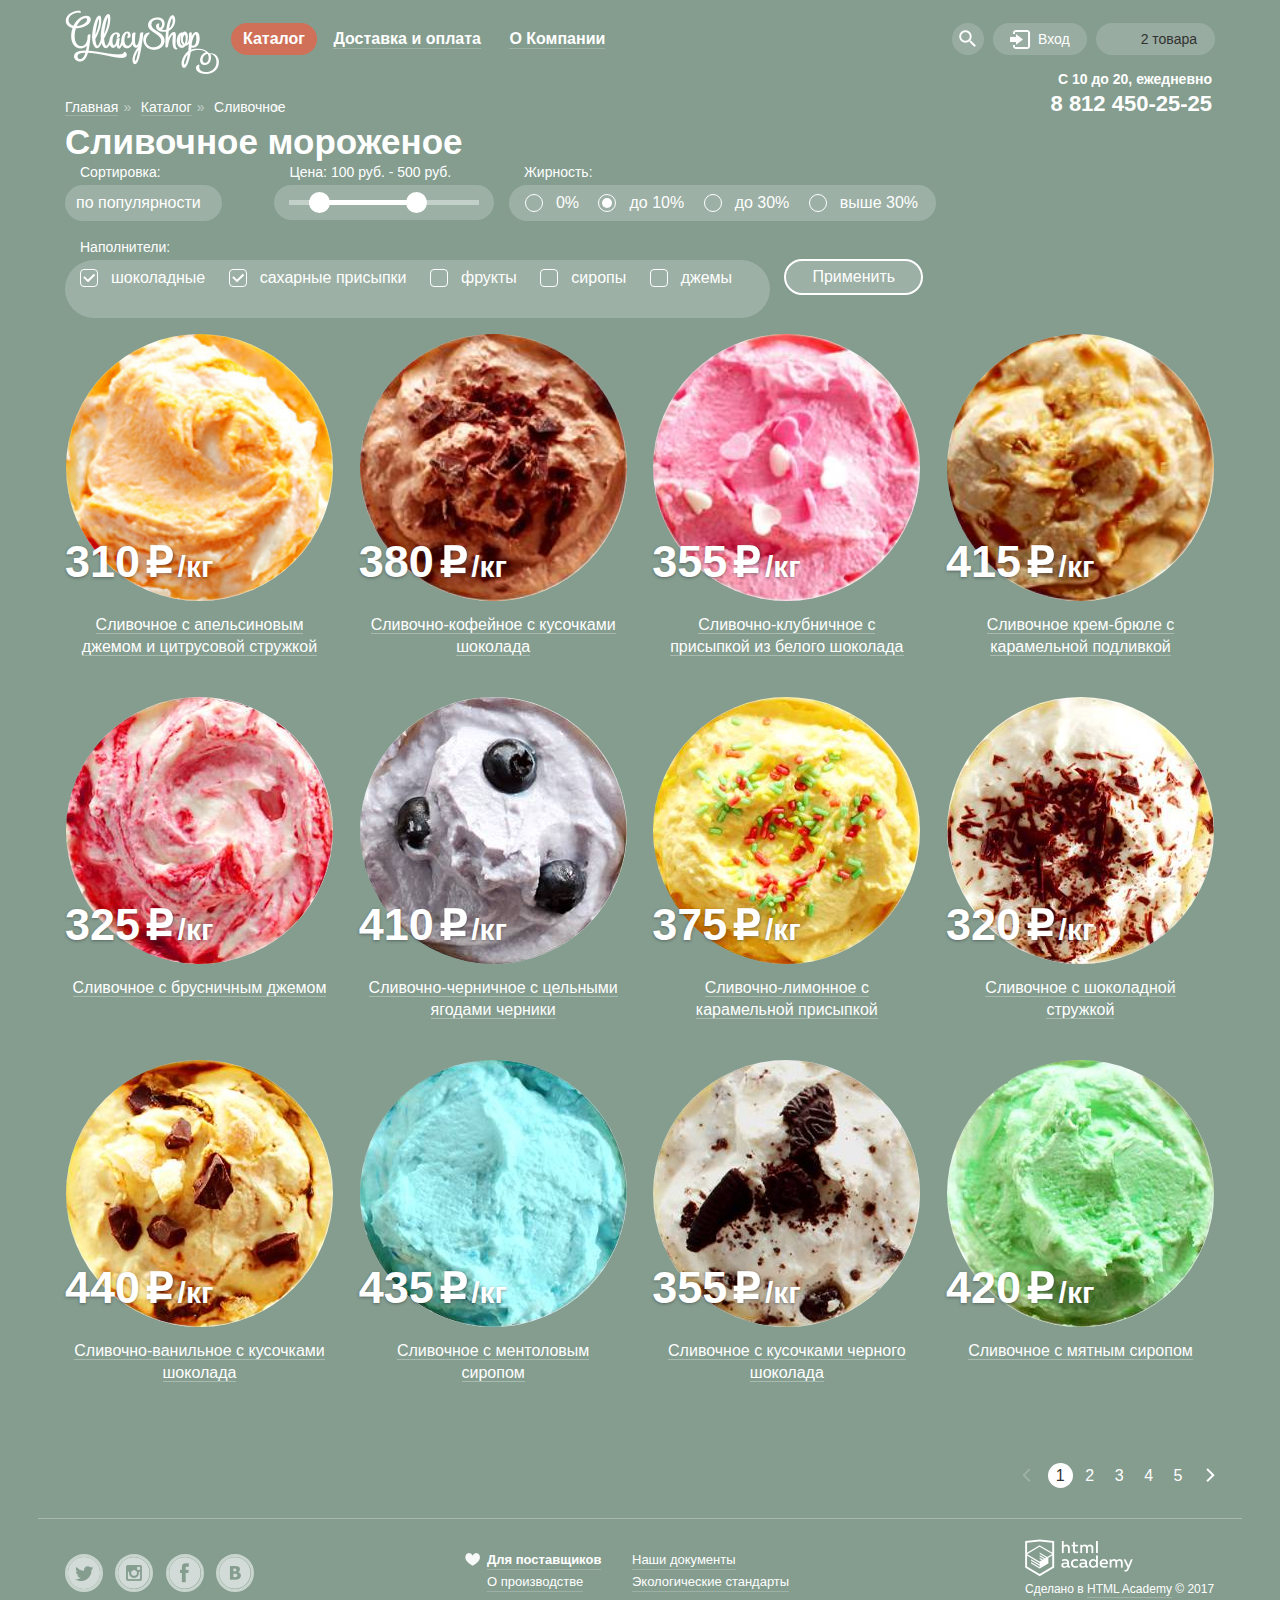
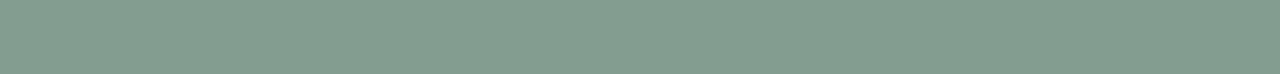
==== catalog.html @ 52450984 "стилизация сортировки и инпутов" ====
<!DOCTYPE html>
  <html lang="ru">
    <head>
      <meta charset="utf-8">
      <title>Глейси. Каталог товаров</title>
      <link href="https://fonts.googleapis.com/css?family=Roboto:400,500,700&amp;subset=cyrillic" rel="stylesheet">
      <link rel="stylesheet" href="css/normalize.css">
      <link rel="stylesheet" href="css/style.css">
    </head>
    <body>
      <header class="page-header center clearfix">
        <nav class="main-navigation clearfix">
          <div class="header-logo">
            <a href="index.html">
              <img src="img/logo.png" width="154" height="64" alt="GllacyShop">
            </a>
          </div>
          <ul class="main-menu">
            <li class="main-menu_item main-menu_catalog active">
              <a href="#">Каталог</a>
              <ul class="sub-menu">
                <li class="sub-menu_item sub-menu_new"><a href="#"><b>Новинки</b></a></li>
                <li class="sub-menu_item sub-menu_cream active"><a>Сливочное</a></li>
                <li class="sub-menu_item"><a href="#">Щербеты</a></li>
                <li class="sub-menu_item"><a href="#">Фруктовый лёд</a></li>
                <li class="sub-menu_item sub-menu_melorin"><a href="#">Мелорин</a></li>
              </ul>
            </li>
            <li class="main-menu_item">
              <a href="#">Доставка и оплата</a>
            </li>
            <li class="main-menu_item">
              <a href="#">О Компании</a>
            </li>
          </ul>
        </nav>

        <div class="user-block">
          <ul>
            <li class="user-search">
              <a href="#"></a>
              <form class="search" action="#" method="get">
                <input type="search" name="search" id="search" placeholder="Что ищем?">
                <label for="search">Что ищем?</label>
              </form>
            </li>
            <li class="user-enter">
              <a href="#">Вход</a>
              <form class="enter" action="#" method="post"> 
                <input type="email" name="email" autocomplete="on" id="email" placeholder="Электронная почта">
                <label for="email">Электронная почта</label>
                <input type="password" name="password" id="password" placeholder="Пароль">
                <label for="password">Пароль</label>
                <input class="btn" type="submit" value="Войти">
                <div class="enter-help">
                  <a href="#">Забыли пароль?</a>
                  <a href="#">Новая регистрация</a>
                </div>
              </form>
            </li>
            <li class="user-basket basket-full">
              <a href="#">2 товара</a>
              <div class="basket">
                <table>
                  <tr class="basket-item">
                    <td class="basket-delete"><a href="#"></a></td> 
                    <td class="basket-photo"><img src="img/items/item1.jpg" width="34" height="34" alt="Пломбир с апельсиновым джемом"></td>
                    <td class="basket-name"><a href="#">Пломбир с апельсиновым джемом</a></td>
                    <td class="basket-prise">1,5 кг x <span>200 руб.</span></td>
                    <td class="basket-cost">300 руб.</td>  
                  </tr>
                  <tr class="basket-item">
                    <td class="basket-delete"><a href="#"></a></td> 
                    <td class="basket-photo"><img src="img/items/item3.jpg" width="34" height="34" alt="Клубничный пломбир с присыпкой из белого шоколада"></td>
                    <td class="basket-name"><a href="#">Клубничный пломбир с присыпкой из белого шоколада</a></td>
                    <td class="basket-prise">1,5 кг x <span>300 руб.</span></td>
                    <td class="basket-cost">450 руб.</td>
                  </tr>
                </table>
                <div class="total-order">
                  Итого: 750 руб.
                </div>
                <a class="btn" href="#">Оформить заказ</a>
              </div>
            </li>
          </ul>
        </div>

        <div class="header-contacts">
          <span>C 10 до 20, ежедневно</span>
          <a href="tel:+78124502525">8 812 450-25-25</a>
        </div>
      </header>

      <main class="content center">
        <header class="shop-header">
          <nav class="breadcrumbs">
            <ul>
              <li><a href="index.html">Главная</a></li>
              <li><a href="#">Каталог</a></li>
              <li>Сливочное</li>
            </ul>
          </nav>
          <h1>Сливочное мороженое</h1>
        </header>

        <div class="main-sorting">
          <form class="clearfix" action="#" method="post">
            <fieldset class="sorting-parameter">
              <legend>Сортировка:</legend>
              <select name="order">
                <option value="popular">по популярности</option>
                <option value="cheap-first">сначала недорогие</option>
                <option value="cheap-last">сначала дорогие</option>
                <option value="fat">по жирности</option>
              </select>
            </fieldset>

            <fieldset class="sorting-price">
              <legend>Цена: 100 руб. - 500 руб.</legend>
              <div class="range-controls">
                <div class="scale">
                  <div class="bar"></div>
                </div>
                <div class="toggle toggle-min"></div>
                <div class="toggle toggle-max"></div>
              </div>
            </fieldset>

            <fieldset class="sorting-fat">
              <legend>Жирность:</legend>
              <div class="sorting-overlay">
                <label>
                  <input type="radio" name="fat" value="0%"> 0%
                  <span class="radiobtn-indicator"></span>
                </label>
                <label>
                  <input type="radio" name="fat" value="10%" checked> до 10%
                  <span class="radiobtn-indicator"></span>
                </label>
                <label> <!--class="disabled"-->
                  <input type="radio" name="fat" value="30%"> до 30% <!--disabled-->
                  <span class="radiobtn-indicator"></span>
                </label>
                <label>
                  <input type="radio" name="fat" value="30%+"> выше 30%
                  <span class="radiobtn-indicator"></span>
                </label>
              </div>
            </fieldset>

            <fieldset class="sorting-fill">
              <legend>Наполнители:</legend>
              <div class="sorting-overlay">
                <label>
                  <input type="checkbox" name="fill1" checked>шоколадные
                  <span class="checkbox-indicator"></span>
                </label>
                <label>
                  <input type="checkbox" name="fill2" checked>сахарные присыпки
                  <span class="checkbox-indicator"></span>
                </label>
                <label> <!--class="disabled"-->
                  <input type="checkbox" name="fill3">фрукты <!--disabled-->
                  <span class="checkbox-indicator"></span>
                </label>
                <label>
                  <input type="checkbox" name="fill4">сиропы
                  <span class="checkbox-indicator"></span>
                </label>
                <label>
                  <input type="checkbox" name="fill5">джемы
                  <span class="checkbox-indicator"></span>
                </label>
              </div>
            </fieldset>
            <input class="sorting-btn" type="submit" value="Применить">
          </form>
        </div>

        <section class="catalog">
          <article class="catalog-item">
            <img src="img/items/item1.jpg" width="267" height="267" alt="Сливочное с апельсиновым джемом и цитрусовой стружкой">
            <div class="item-price">310   <span class="price-weight">/кг</span></div>
            <div class="item-name"><span>Сливочное с апельсиновым джемом и цитрусовой стружкой</span></div>
            <a class="btn" href="#">Быстрый просмотр</a>
          </article>

          <article class="catalog-item">
            <img src="img/items/item2.jpg" width="267" height="267" alt="Сливочно-кофейное с кусочками шоколада">
            <div class="item-price">380   <span class="price-weight">/кг</span></div>
            <div class="item-name"><span>Сливочно-кофейное с кусочками шоколада</span></div>
            <a class="btn" href="#">Быстрый просмотр</a>
          </article>

           <article class="catalog-item">
            <img src="img/items/item3.jpg" width="267" height="267" alt="Сливочно-клубничное с присыпкой из белого шоколада">
            <div class="item-price">355   <span class="price-weight">/кг</span></div>
            <div class="item-name"><span>Сливочно-клубничное с присыпкой из белого шоколада</span></div>
            <a class="btn" href="#">Быстрый просмотр</a>
          </article>

          <article class="catalog-item">
            <img src="img/items/item4.jpg" width="267" height="267" alt="Сливочное крем-брюле с карамельной подливкой">
            <div class="item-price">415   <span class="price-weight">/кг</span></div>
            <div class="item-name"><span>Сливочное крем-брюле с карамельной подливкой</span></div>
            <a class="btn" href="#">Быстрый просмотр</a>
          </article>

          <article class="catalog-item">
            <img src="img/items/item5.jpg" width="267" height="267" alt="Сливочное с брусничным джемом">
            <div class="item-price">325   <span class="price-weight">/кг</span></div>
            <div class="item-name"><span>Сливочное с брусничным джемом</span></div>
            <a class="btn" href="#">Быстрый просмотр</a>
          </article>

          <article class="catalog-item">
            <img src="img/items/item6.jpg" width="267" height="267" alt="Сливочно-черничное с цельными ягодами черники">
            <div class="item-price">410   <span class="price-weight">/кг</span></div>
            <div class="item-name"><span>Сливочно-черничное с цельными ягодами черники</span></div>
            <a class="btn" href="#">Быстрый просмотр</a>
          </article>

          <article class="catalog-item">
            <img src="img/items/item7.jpg" width="267" height="267" alt="Сливочно-лимонное с карамельной присыпкой">
            <div class="item-price">375   <span class="price-weight">/кг</span></div>
            <div class="item-name"><span>Сливочно-лимонное с карамельной присыпкой</span></div>
            <a class="btn" href="#">Быстрый просмотр</a>
          </article>

          <article class="catalog-item">
            <img src="img/items/item8.jpg" width="267" height="267" alt="Сливочное с шоколадной стружкой">
            <div class="item-price">320   <span class="price-weight">/кг</span></div>
            <div class="item-name"><span>Сливочное с шоколадной стружкой</span></div>
            <a class="btn" href="#">Быстрый просмотр</a>
          </article>

          <article class="catalog-item">
            <img src="img/items/item9.jpg" width="267" height="267" alt="Сливочно-ванильное с кусочками шоколада">
            <div class="item-price">440   <span class="price-weight">/кг</span></div>
            <div class="item-name"><span>Сливочно-ванильное с кусочками шоколада</span></div>
            <a class="btn" href="#">Быстрый просмотр</a>
          </article>

          <article class="catalog-item">
            <img src="img/items/item10.jpg" width="267" height="267" alt="Сливочное с ментоловым сиропом">
            <div class="item-price">435   <span class="price-weight">/кг</span></div>
            <div class="item-name"><span>Сливочное с ментоловым сиропом</span></div>
            <a class="btn" href="#">Быстрый просмотр</a>
          </article>

          <article class="catalog-item">
            <img src="img/items/item11.jpg" width="267" height="267" alt="Сливочное с кусочками черного шоколада">
            <div class="item-price">355   <span class="price-weight">/кг</span></div>
            <div class="item-name"><span>Сливочное с кусочками черного шоколада</span></div>
            <a class="btn" href="#">Быстрый просмотр</a>
          </article>

          <article class="catalog-item">
            <img src="img/items/item12.jpg" width="267" height="267" alt="Сливочное с мятным сиропом">
            <div class="item-price">420   <span class="price-weight">/кг</span></div>
            <div class="item-name"><span>Сливочное с мятным сиропом</span></div>
            <a class="btn" href="#">Быстрый просмотр</a>
          </article>
        </section>
        
        <ul class="paginator"> 
          <li class="prev disabled"><a title="предыдущая страница"></a></li>
          <li class="active"><a>1</a></li>
          <li><a href="#">2</a></li>
          <li><a href="#">3</a></li>
          <li><a href="#">4</a></li>
          <li><a href="#">5</a></li>
          <li class="next"><a href="#" title="следующая страница"></a></li>
        </ul>
      </main>

      <footer class="page-footer center clearfix footer-inner">
        <section class="social">
          <a class="social-btn social-btn-tw" href="#" title="Мы в Твиттер"></a>
          <a class="social-btn social-btn-ig" href="#" itle="Мы в Инстаграм"></a>
          <a class="social-btn social-btn-fb" href="#" itle="Мы в Фейсбук"></a>
          <a class="social-btn social-btn-vk" href="#" itle="Мы в Вконтакте"></a>
        </section>

        <section class="extra-info">
          <ul>
            <li class="special">
              <a href="#"><b>Для поставщиков</b></a>
            </li>
            <li>
              <a href="#">Наши документы</a>
            </li>
            <li>
              <a href="#">О производстве</a>
            </li>
            <li>
              <a href="#">Экологические стандарты</a>
            </li>
          </ul>
        </section>

        <address class="copyright">
          <a href="https://htmlacademy.ru/intensive/htmlcss">
            <img src="img/academy_logo.png" width="108" height="38" alt="htmlacademy.ru">
          </a>
          <span>
            Сделано в <a class="made-by" href="https://htmlacademy.ru/intensive/htmlcss">HTML Academy</a> &#169; 2017
          </span>
        </address>
			</footer>
      <script src="script.js"></script>
    </body>
  </html>
---- css/style.css ----
@font-face {
  font-family: 'Roboto';
  src: url('../fonts/web/roboto.woff') format('woff');
  font-weight: 400;
}

@font-face {
  font-family: 'Roboto';
  src: url('../fonts/web/robotomedium.woff') format('woff');
  font-weight: 500;
}

@font-face {
  font-family: 'Roboto';
  src: url('../fonts/web/robotobold.woff') format('woff');
  font-weight: 700;
}


body {
  position: relative;
  
  min-width: 1200px;
  margin: 0;
  
  font-weight: 400;
  font-size: 16px;
  line-height: 22px;
  font-family: 'Roboto', 'Arial', sans-serif;  
  color: #ffffff;
  background-color: #849d8f;
}

.clearfix::after {
  content: '';
  
  display: table;
  clear: both;
}

.container {
  background-color: #849d8f;
  background-repeat: no-repeat;
  background-position: top center;

  transition: background-image 0.5s ease, background-color 0.5s ease;
}

.container::before,
.container::after {
  content: '';

  visibility: hidden;
}

.container::before {
  background-image: url('../img/slider/slide2.png');
}

.container::after {
  background-image: url('../img/slider/slide3.png');
}

.center {
  width: 1150px;
  margin: 0 auto;
  padding: 0 27px;
}

/*body::after {
	content: '';
	position: absolute;
  top: 0;
	left: 0;
	opacity: 0.5;
  
  width: 100%;
	min-height: 100%;
	 background: url('../gllacy-index-1200.jpg') no-repeat center 0; 
 }  */

.page-header {
  position: relative;
  min-height: 75px;
  padding-top: 10px;
}

.main-navigation {
  float: left;
  
  font-weight: 700;
  line-height: 18px;
}

.main-menu {
  float: left;
  max-width: 500px;
}

.header-logo {  
  float: left;
  width: 154px;
  margin-right: 12px;
}

.main-navigation .main-menu,
.main-navigation .sub-menu  {
  margin: 0;
  padding: 0;
  
  list-style: none;
}

.main-navigation .main-menu {
  margin-top: 13px;
}

.main-menu > li {
  display: inline-block;
  
  vertical-align: top;
}

.main-menu a {
  display: block;
  
  padding: 7px 12px;
  
  color: #ffffff;
  text-decoration: none;
}

.main-menu_item > a::after{
  content: '';
  display: block;
  height: 1px;
  background: #ffffff;
  opacity: 0.2;
}

.active > a::after {
  display: none;
}

.main-menu .main-menu_item {
  padding-bottom: 5px;
}

.main-menu .active > a{
  background-color: rgb(208, 112, 88);
  text-decoration: none;
  border-radius: 20px;
}

.main-menu_item a:hover {
  color: #333333;
  background-color: #f7f6f3;
  border-radius: 20px;
}

.main-menu_item a:active {
  color: #333333;
  background-color: rgba(248, 247, 244, 0.988);
  box-shadow: inset 0px 2px 1px 0px rgba(105, 105, 105, 1);
}


.sub-menu { 
  position: absolute;

  left: 183px;
  top: 60px;
  z-index: 4;
  
  display: none;
  width: 145px;
  
  
  font-weight: 400;
  font-size: 14px;

  background-color: #f8f7f4;
  border-radius: 5px;
  box-shadow: 0px 20px 20px 0px rgba(0, 0, 0, 0.4); 
  overflow: hidden;
}

.sub-menu_new {
  position: relative;
}

.sub-menu_new::after {
  content: '';
	position: absolute;
  top: 38px;
  right: 10px;
	left: 7px;
  
  display: block;
  height: 1px;
  background-color: rgba(209, 208, 206, 0.8);
}

.sub-menu a {
  padding: 8px 20px 5px;
  text-decoration: none;
  color: #323232;
}

.sub-menu_new a {
  padding-bottom: 12px;
}

.sub-menu_melorin a {
  padding-bottom: 12px;
}

.main-menu_catalog:hover .sub-menu {
  display: block;
}

.sub-menu .active > a{
  border-radius: 0;
  color: #ffffff;
}

.sub-menu a:hover {
  color: #323232;
  background: #fbded7;
  border-radius: 0;
  box-shadow: none;
}

.sub-menu a:active {
  color: #323232;
  background: #f6b5a5;
}

.btn {
  display: inline-block;
  padding: 11px 22px;

  font-weight: 700;
  font-size: 18px;
  line-height: 24px;
  vertical-align: top;
  color: #ffffff;
  text-decoration: none;
  text-shadow: 0 2px 5px rgba(160, 32, 11, 0.76);

  background: #f26843;
  background: linear-gradient(to bottom, #f26843 0%, #e74a35 100%);
  border: 0;
  border-radius: 100px;
  box-shadow: 0 2px 2px rgba(172, 16, 0, 0.64);
  cursor: pointer;
}

.user-block {  
  float: right;
  
  max-width: 350px;
  margin-top: 13px;
  
  font-weight: 500;
  font-size: 14px;
	line-height: 16px;
}

.user-block ul {
  margin: 0;
  padding: 0;
  
  list-style: none;
}

.user-block li {
  position: relative;
  
  display: inline-block;
  vertical-align: top;

  margin-left: 5px;
  padding-bottom: 5px;
}

.user-block input:not(.btn) {
  position: relative;
  
  display: block;
  box-sizing: border-box;
  width: 100%;
  height: 45px;
  padding: 1px 13px;
  border: 1px solid rgb(211, 211, 210);
  border-radius: 5px;

  font: inherit;
  font-weight: 700;
  font-size: 14px;
  line-height: 24px;
}

.user-block input:not(.btn):hover {
  padding: 0 12px;
  border-width: 2px;
  border-color: rgb(154, 154, 154);
}

.user-block input:focus {
  outline: none;
  border-width: 2px;
  border-color: rgb(46, 136, 228);
}

.user-block label {
  position: absolute;
  top: 7px;
  left: 29px;
  display: none;
  color: #5b9ddf;
  font-size: 11px;
  line-height: 13px;
}

label[for='password'] {
  top: 70px;
}

.user-block input:focus + label {
  display: block;
}

.user-search {
  margin-left: 0;
}

.user-search > a,
.user-enter  > a,
.user-basket > a {
  display: block;
  text-decoration: none;
  
  padding: 8px 17px 8px 45px;
  color: #ffffff;
  background-color: rgba(234, 234, 234, 0.2);
  background-image: url('../img/icons/search.png');
  background-repeat: no-repeat;
  background-position: 10px 7px;
  border-radius: 20px;
}

.user-search a {
  height: 32px;
  width: 32px;
  padding: 0;
}

.basket-empty a {
  padding-right: 36px;
}

.basket-full > a {
  padding-right: 18px;
  color: #323232;
}

.user-search a:hover,
.user-enter > a:hover,
.user-basket > a:hover {
  color: #323232; 
  background-color: rgba(234, 234, 234, 1);
  background-repeat: no-repeat;
}

.user-search a {
  background-position: 7px 7px;
}

.user-search a:hover {
  background-image: url('../img/icons/search1.png');
  background-position: 7px 7px;
}

.user-enter > a {
  background-image: url('../img/icons/enter.png');
  background-position: 17px 7px;
}

.user-enter > a:hover {
  background-image: url('../img/icons/enter1.png');
  background-position: 17px 7px;
}

.basket-empty > a {
  background-image: url('../img/icons/basket.png');
  background-position: 15px 7px;
}

.basket-full > a,
.basket-full > a:hover {
  background-image: url('../img/icons/basket1.png');
  background-position: 15px 7px;
}

.basket-empty> a:hover {
  background-image: url('../img/icons/basket.png');
  background-position: 15px 7px;
}

.user-block form {
  border-radius: 5px;
  box-shadow: 0px 20px 20px 0px rgba(0, 0, 0, 0.4); 
}

.search {
  position: absolute;
  top: 35px;
  right: 0;
  z-index: 4;
  
  display: none;
  width: 310px;
  
  padding: 20px 15px;
  
  background-color: #f8f7f4;
}

.user-search:hover .search {
  display: block;
}

.enter {
  position: absolute;
  top: 35px;
  right: 0;
  z-index: 4;
  
  display: none;
  width: 242px;
  height: 174px; 
  padding: 20px 18px;
  background-color: #f8f7f4;
}

.enter input {
  margin-bottom: 20px;
}

.enter .enter-help {
  float: right;
  width: 120px;
}

.enter-help a {
  display: inline-block;

  color: #323232;
  font-size: 13px;
  line-height: 24px;
  text-decoration: underline;
}

.enter-help a:hover,
.enter-help a:active {
  color: #e84d37;
}

.enter .btn {
  font-size: 18px;
  margin-bottom: 0;
  padding: 11px 22px;
  border-radius: 20px;
}

.user-enter:hover .enter {
  display: block;
}

.basket {
  position: absolute;
  top: 35px;
  right: 0;
  z-index: 4;
  
  display: none; 
  width: 510px;
  padding: 20px 15px;
  
  color: #323232;
  font-weight: 400;
  font-size: 13px;
  line-height: 16px;
  
  background-color: rgb(248, 247, 243); 
  border-radius: 5px;
  box-shadow: 0px 20px 20px 0px rgba(0, 0, 0, 0.4); 
}

.basket table {
  border-collapse: collapse;
  margin-bottom: 15px;
}

td {
  padding-top: 10px;
  padding-right: 12px;
  vertical-align: top;
}

.basket-delete a {
  position: relative;
  display: inline-block;
  width: 12px;
  height: 12px;
}

.basket-delete a::before,
.basket-delete a::after {
  content: '';
  position: absolute;
  top: -2px;
  right: 2px;

  display: block;
  width: 1px;
  height: 14px;

  transform: rotate(45deg);
  background-color: #323232;
}

.basket-delete a::after {
  transform: rotate(-45deg);
}

.basket-item {
  height: 55px;
}

.basket-photo {
  padding-top: 0;
  text-align: center;
}

.basket-name {  
  width: 220px;
}

.basket-prise,
.basket-cost {
  padding-left: 15px;
}

.basket a:not(.btn){
  color: #323232;
  text-decoration: none;
}

.basket span{
  color: #323232;
  opacity: 0.5;
}

.basket img  {
  border-radius: 50%;
}

.basket .total-order {
  position: relative;
  margin-bottom: 15px;
  font-weight: 700;
  font-size: 15px;
  line-height: 18px;
  text-align: right;
}

.basket::after {
  content: '';
  position: absolute;

  right: 15px;
  bottom: 112px;
	left: 15px;
  
  display: block;
  height: 1px;
  background-color: rgba(210, 209, 205, 1);
}

.basket .btn {
  float: right;
  padding: 10px 15px 12px;
}

.user-basket:hover .basket {
  display: block;
}


.header-contacts {
  position: absolute;
  top: 68px;
  right: 30px;
  z-index: 3;

  width: 170px;

  font-weight: 700;
  text-align: right;
}

.header-contacts span {
  display: inline-block;
  margin-bottom: 5px;
  font-size: 14px;
  line-height: 16px;
}

.header-contacts a {
  font-size: 22px;
  line-height: 24px;
  text-decoration: none;
  color: #ffffff;
  white-space: nowrap;
}




/* index */

.slider {
  position: relative; 
  
  margin-bottom: 40px;
  padding-top: 307px;
  
  text-align: center;
  color: #ffffff;
}

.slide {
  display: none;
}

.slider-title {
	width: 700px;
	margin: 0 auto;
	margin-bottom: 30px;

	font-weight: 700;
	font-size: 60px;
	line-height: 60px;
}

.slide .btn  {
  padding: 10px 40px;
  
  font-size: 32px;
  line-height: 44px;
}

.btn:hover {
  background: linear-gradient(to bottom, #f58669 0%, #ec6f5e 100%); 
  box-shadow: 0 2px 2px rgba(172, 16, 0, 1);
}

.btn:active {
  background: linear-gradient(to bottom, #d84732 0%, #e1613e 100%);
  box-shadow: inset 0 2px 2px rgba(172, 16, 0, 1);
}

.slider-controls {
  position: absolute;
  bottom: 24px;
  left: 0;
  z-index: 20;

  font-size: 0;
}

.slider-controls label {
  display: inline-block;
  width: 17px;
  height: 17px;
  margin-right: 10px;

  vertical-align: top;

  background-color: transparent;
  border: 2px solid #ffffff;
  border-radius: 50%;
  cursor: pointer;
}

input[name='toggle'] {
  display: none;
}

#btn-1:checked ~ .container #slide1,
#btn-2:checked ~ .container #slide2,
#btn-3:checked ~ .container #slide3 {
  display: block;
}

#btn-1:checked ~ .container {
  background-color: #849d8f;
  background-image: url('../img/slider/slide1.png');
}

#btn-2:checked ~ .container {
  background-color: #8996a6;
  background-image: url('../img/slider/slide2.png');
}

#btn-3:checked ~ .container {
  background-color: #9d8b84;
  background-image: url('../img/slider/slide3.png');
}

#btn-1:checked ~ .container label[for="btn-1"],
#btn-2:checked ~ .container label[for="btn-2"],
#btn-3:checked ~ .container label[for="btn-3"] {
  background-color: #ffffff;
}

.slider-controls label:hover {
	background-color: rgba(255, 255, 255, 0.4);
}


.benefit {
  margin-bottom: 40px;
}

.benefit-item {
  position: relative;
  
  float: left;
  
  width: 520px;
  min-height: 195px;
  padding: 17px 20px;
  
  font-weight: 700;
  font-size: 18px;
}

.benefit-item h2 {
  margin: 0;
  padding-bottom: 15px;
  font-size: 35px;
	line-height: 41px;
}

.benefit-item p {
  margin: 0;
  padding-bottom: 44px;
}

.benefit-item:nth-child(2n) {
  margin-left: 26px;
}

.benefit-item .btn {
  float: right;
}

.benefit-1 {
  background: url('../img/benefit1.jpg') no-repeat;
  background-color: #ad1330;
  border-radius: 17px;
}

.benefit-2 {
  background: url('../img/benefit2.jpg') no-repeat;
  background-color: #3f261c;
  border-radius: 17px;
}

.catalog {
  display: flex;
  flex-wrap: wrap;
  justify-content: space-between;

  /*margin-bottom: 40px;*/
}

.catalog-item {
  position: relative;
  width: 269px;
  margin-bottom: 30px;
  /*padding: 6px 14px 20px;*/
  
  text-align: center;
}



.hit::before {
  position: absolute;
  z-index: 10;
  content: '';
  width: 61px;
  height: 61px;
  background: url('../img/hit.png');
  border-radius: 50%;
}

.catalog-item img {
  position: relative;
  z-index: 4;
  margin-bottom: 7px;
  border-radius: 50%;
}

.item-price {
  position: absolute;
  z-index: 6;
  top: 205px;
  left: 0;
  
  font-weight: 700;
  font-size: 45px;
	line-height: 45px;
  text-shadow: 0px 1px 3px rgba(49, 50, 53, 0.5);
  white-space: pre;
  background: url('../img/icons/R.png') no-repeat 80px 5px; 
}

.price-weight {
  font-size: 30px;
}

.item-name {
  min-height: 53px;
  padding: 0 6px;
  font-weight: 500;
}

.item-name span {
  border-bottom: 1px solid rgba(255, 255, 255, 0.3);
}

.catalog-item::after { 
  position: absolute;
  top: -7px; 
  left: -13px; 
  z-index: 2; 
  content: '';
  
  width: 295px;   
  height: 405px; 
  
  background-color: rgb(255, 255, 255);
  opacity: 0;
  border-radius: 7px;
} 

.catalog-item:hover::after {
  opacity: 0.3;
}

.catalog-item::hover ~ .item-name span{
  border-bottom: none;
}

.catalog-item:hover > .item-name span{
  border-bottom: none;
}

.catalog-item .btn {
  position: absolute;
  left: 35px;
  bottom: -55px;
  z-index: 20;
  
  display: none;
  padding: 11px 22px;
  border-radius: 20px;
}

.catalog-item:hover .btn {
  display: block;
}

.about-us {
  /* min-height: 250px; */
  margin-bottom: 40px;
  padding: 25px 20px;
  padding-bottom: 23px;

  color: #323232;
  
  background: #eaddc1 url('../img/waffle.jpg'); 
  border-radius: 15px;
}

.about-us h2 {
  margin: 0;
  
  font-weight: 500;
	font-size: 24px;
	line-height: 30px;
  color: #323232;
}

.about-us ul {
  margin: 0;
  padding: 0;
  
  list-style: none;
}

.about-us li {
  display: inline-block;
  vertical-align: top;
  width: 480px;
  
  margin-right: 26px;
  padding-top: 22px;
  padding-left: 58px;
}

.about-us li:nth-child(2n){
  margin-right: 0;
}

.about-item {
  background-repeat: no-repeat;
  background-position: 0 10px;

}

.about-1 {
  background-image: url('../img/li1.png');
}

.about-2 {
  white-space: pre-wrap;
  background-image: url('../img/li2.png');
}

.about-3 {
  background-image: url('../img/li3.png');
}

.about-4 {
  background-image: url('../img/li4.png');
}

.news {
  margin-bottom: 40px;
  
  font-weight: 500;
}

.news-item {
  float: left;
  
  width: 520px;
  min-height: 170px;
  margin-right: 26px;
  padding: 25px 20px;
  padding-top: 23px;
}

.news-item:nth-child(2n) {
  margin-right: 0;
}

.news-item span {
  font-weight: 500;
}

.news .blog {
  color: #323232;

  background-color: #ffffff;
  background: url('../img/news1.jpg') no-repeat;
  border-radius: 15px;
}

.news-title {
  display: block;
  width: 295px;
  margin-top: 3px;
  color: #323232;

  font-weight: 700;
  font-size: 24px;
  line-height: 30px;
  white-space: pre-wrap;
}

.news-title:hover,
.news-title:active {
  color: #e84d37;
}

.news .subscription {   
  width: 550px;
  /* height: 206px; */
  padding: 6px;
  color: #5a5a5a;

  background: #f8f7f4;
  background-image: url('../img/news2.png');
  border-radius: 15px;
}

.subscription-content {
  padding: 30px 20px;
  background: #f8f7f4;
  border-radius: 15px;
}

.subscription-title {
  margin: 0;
  margin-bottom: 35px;
  
  font-weight: 400;
  font-size: 16px;
  line-height: 22px;
}

.subscription input:not(.btn) {
  position: relative;
  box-sizing: border-box;
  width: 70%;
  height: 40px;
  padding: 1px 13px;
  
  font: inherit;
  font-weight: 500;
  font-size: 16px;
  line-height: 24px;
  
  border: 1px solid rgb(211, 211, 210);
  border-radius: 5px;
}

.subscription input:not(.btn):hover {
  padding: 0 12px;
  border-width: 2px;
  border-color: rgb(154, 154, 154);
}

.subscription input:focus {
  outline: none;
  border-width: 2px;
  border-color: rgb(46, 136, 228);
}

.subscription label {
  position: absolute;
  bottom: 706px;
  right: 486px;
  display: none;
  color: #5b9ddf;
  font-size: 11px;
  line-height: 13px;
}

.subscription input:focus + label {
  display: block;
}


.subscription .btn {
  float: right;
  padding: 10px 18px;
  font: inherit;
  font-weight: 700;
  font-size: 18px;
}

.map {
  min-height: 430px;
    
  background: url('../img/map.jpg') no-repeat center 0;
}

.map .center {
  position: relative;
}

.contacts {
  position: absolute;
  top: 60px;
  right: 27px;
  
  width: 255px;
  min-height: 255px;
  padding: 30px 25px 20px 25px;
  
  color: #323232;
  font-weight: 400;
  font-size: 14px;
  line-height: 20px;
  background-color: #fdfefe;
  border-radius: 15px;
}

.contacts b {
  font-size: 18px;
}

.contacts-adress {
  width: 230px;
  margin: 0;
  margin-bottom: 17px;
}

.adress-title {
  display: block;
  width: 150px;
  padding-bottom: 2px;
}

.contacts-adress b {
  line-height: 24px;
}

.contacts-phone {
  margin: 0;
  margin-bottom: 23px;
  line-height: 22px;
}

.phone-title {
  display: block;
  width: 175px;
  padding-bottom: 6px;
}

.contacts-phone a {
  display: block;
  color: #323232;
  text-decoration: none;
}

.contacts .btn {
  padding: 10px 28px;;
}

/* catalog */

.shop-header {
  min-height: 65px;
  margin-top: 14px;
}

.breadcrumbs ul {
  margin: 0;
  padding: 0;
  
  list-style: none;
}

.breadcrumbs li {
  position: relative;
  display: inline-block;
  vertical-align: top;

  padding-right: 18px;
  
  font-size: 14px;
  line-height: 16px;
}

.breadcrumbs li:last-child {
  padding-right: 0;
}

.breadcrumbs li::after { 
	content: '»';
	position: absolute;
  top: 0;
	right: 5px;
	opacity: 0.5;
}

.breadcrumbs a {
  color: #ffffff;
  text-decoration: none;
}

.breadcrumbs a::after {
  content: '';
  display: block;
  height: 1px;
  background: #ffffff;
  opacity: 0.2;
}

.breadcrumbs a:hover,
.breadcrumbs a:active {
  color: #ffbc9e;
}

.breadcrumbs a:hover::after,
.breadcrumbs a:active::after {
  background: #ffbc9e;
}

h1 {
  margin: 0;
  margin-bottom: 25px;

  font-size: 35px;
  line-height: 41px;
}

.main-sorting {
  width: 875px; 
  min-height: 135px;
  margin-bottom: 20px;
  
  font-weight: 500;
}

.main-sorting fieldset {
  display: inline-block;
  
  height: 60px;
  margin: 0;
  margin-right: 10px;
  margin-bottom: 15px;
  padding: 0;
  vertical-align: top;
 
  border: none;
}

.main-sorting legend {
  margin-bottom: 5px;
  margin-left: 15px;
  font-size: 14px;
  line-height: 16px;
}

.main-sorting label {
  font-size: 16px;
  line-height: 18px;
}

.sorting-overlay {
  padding: 7px 18px;
  background-color: rgba(255, 255, 255, 0.2);
  border-radius: 30px;
}

.main-sorting select {
  padding: 7px 15px;
  padding-right: 3px;
  padding-left: 11px;
  color: #ffffff;
  background-color: rgba(255, 255, 255, 0.2);
  font: inherit;
  border: none;
  border-radius: 100px;
  -webkit-appearance: none;
}

.main-sorting select:hover {
  color: #323232;
  background-color: rgba(255, 255, 255, 1);
}

.sorting-parameter option {
  color: #000000;
}

.sorting-parameter {
  width: 195px;
}

.sorting-price {
  width: 200px;
}

.range-controls {
  position: relative;
  width: 190px;
  height: 21px;
  padding: 7px 15px;
  border-radius: 50px;
  background-color: rgba(255, 255, 255, 0.2);
}

.range-controls .scale {
 height: 5px;
 margin-top: 8px;
 background-color: rgba(255, 255, 255, 0.4);
}

.range-controls .bar {
  height: 5px;
  width: 55%;
  margin-left: 20px;
  background-color: rgba(255, 255, 255, 1);
}

.toggle {
  position: absolute;
  top: 7px;
  left: 0;
  width: 21px;
  height: 21px;
  background-color: #ffffff;
  border-radius: 50%;
                                      /* box-shadow: ; */
  cursor: pointer;
}

.toggle-min {
  left: 35px;
}

.toggle-max {
  left: 132px;
}

.main-sorting .sorting-fat {
  margin-right: 0;
}

.sorting-fat label {
  position: relative;
  margin-right: 17px;
  margin-left: 29px;

  cursor: pointer;
}

.sorting-fat label:last-child {
  margin-right: 0;
}

.radiobtn-indicator {
  display: inline-block;
  width: 18px;
  height: 18px;

  cursor: pointer;
}

.main-sorting input[type="radio"] + .radiobtn-indicator {
  position: absolute;
  top: 0;
  left: -31px;

  box-sizing: border-box;
  border: 1px solid #ffffff;
  border-radius: 50%;
}

.main-sorting input[type="radio"] + .radiobtn-indicator:hover {
  border: 2px solid #ffffff;
}

.main-sorting input[type="radio"]:checked + .radiobtn-indicator::before {
  content: "";
  position: absolute;
  top: 3px;
  left: 3px;
  
  width: 10px;
  height: 10px;

  background-color: #ffffff;
  border-radius: 50%;
}

.main-sorting input[type="radio"]:checked + .radiobtn-indicator:hover::before {
  top: 2px;
  left: 2px;
}
.sorting-fill {
  width: 705px;
}

.sorting-fill label {
  position: relative;
  margin-right: 22px;
  margin-left: 28px;

  cursor: pointer;
}

.main-sorting input[type="checkbox"],
.main-sorting input[type="radio"] {
  display: none;
}

.checkbox-indicator {
  display: inline-block;
  width: 18px;
  height: 18px;

  cursor: pointer;
}

.main-sorting input[type="checkbox"] + .checkbox-indicator {
  position: absolute;
  top: 0;
  left: -31px;

  box-sizing: border-box;
  border: 1px solid #ffffff;
  border-radius: 4px;
}

.main-sorting input[type="checkbox"] + .checkbox-indicator:hover {
  border: 2px solid #ffffff;
}


.main-sorting input[type="checkbox"]:checked + .checkbox-indicator::before,
.main-sorting input[type="checkbox"]:checked + .checkbox-indicator::after {
  content: "";
  position: absolute;
  top: 7px;
  left: 5px;

  width: 10px;
  height: 2px;

  background-color: #ffffff;
  transform: rotate(-45deg);
}

.main-sorting input[type="checkbox"]:checked + .checkbox-indicator::before {
  top: 8px;
  left: 2px;

  width: 6px;
  
  transform: rotate(45deg);
}

.main-sorting input[type="checkbox"]:checked + .checkbox-indicator:hover::before{
  top: 7px;
  left: 1px;
}

.main-sorting input[type="checkbox"]:checked + .checkbox-indicator:hover::after{
  top: 6px;
  left: 4px;
}

.main-sorting input[type="checkbox"]:disabled + .checkbox-indicator,
.main-sorting input[type="radio"]:disabled + .radiobtn-indicator {
  opacity: 0.2;
  border: 1px solid #ffffff;
  cursor: default;
}

.main-sorting input[type="checkbox"]:disabled + .checkbox-indicator:hover::after {
  top: 7px;
  left: 5px;
}

.main-sorting input[type="checkbox"]:disabled + .checkbox-indicator:hover::before {
  top: 8px;
  left: 2px;
}

.main-sorting input[type="radio"]:disabled + .radiobtn-indicator:hover::before {
  top: 3px;
  left: 3px;
}

.disabled {
  color: rgba(255, 255, 255, 0.2);
}

.sorting-btn {
  display: inline-block;
  margin-top: 20px;
  padding: 7px 26px;

  font: inherit;
  font-weight: 500;
  font-size: 16px;
  line-height: 18px;
  vertical-align: top;
  color: #ffffff;
  text-decoration: none;

  background: rgba(255, 255, 255, 0.2);
  border: 2px solid #ffffff;
  border-radius: 100px;
  cursor: pointer;
}

.sorting-btn:hover {
  color: #323232;
  background: rgba(255, 255, 255, 1);
}

.sorting-btn:active {
  color: #323232;
  /* box-shadow: */
}

.paginator {
  min-height: 35px;
  margin: 0;
  margin-bottom: 20px;
  padding-top: 40px;
  list-style: none;

  font-weight: 500;
  font-size: 16px;
  line-height: 18px;
  text-align: right;
}

.paginator li {
  display: inline-block;
  vertical-align: top;
  text-align: center;
}

.paginator a {
  display: block;
  width: 17px;
  height: 17px;
  padding: 4px;
  color: #ffffff;
  border-radius: 50%;
  text-decoration: none;
}

.paginator a:hover {
  background-color: rgba(255, 255, 255, 0.2);
}

.paginator .active > a,
.paginator a:active {
  color: #323232;
  background-color: rgba(255, 255, 255, 1);
}

.paginator .prev {
  margin-right: 8px;
}

.paginator .next {
  margin-left: 10px;
}

.paginator .prev > a {
  padding: 4px 0;
  background-image: url('../img/icons/prev.png');
  background-repeat: no-repeat;
  background-position: center 5px;
}

.paginator .next > a {
  width: 10px;
  padding: 4px 0;
  background-image: url('../img/icons/next.png');
  
  background-repeat: no-repeat;
  background-position: center 5px;
}

.paginator .disabled > a {
  cursor: default;
  opacity: 0.2;
}

.paginator .next > a:hover,
.paginator .prev > a:hover {
  background-color: rgba(255, 255, 255, 0);
}

.page-footer {
  min-height: 65px;
  padding-top: 20px;
  padding-bottom: 20px;
}

.footer-inner { 
  border-top: 1px solid rgba(255, 255, 255, 0.3);
}


.social {
  float: left;
  
  width: 250px;
  min-height: 100px;
  padding-top: 15px;
  margin-right: 150px;
}

.social-btn {
  display: inline-block;
  vertical-align: middle;
  width: 32px;
  height: 32px;
  margin-right: 8px;
  border: 3px solid #dae2de;
  border-radius: 50%;
  opacity: 0.8;
}

.social-btn-tw {
  background: url('../img/icons/tw.png') no-repeat center 0;
}

.social-btn-ig {
  background: url('../img/icons/ig.png') no-repeat center 0;
}

.social-btn-fb {
  background: url('../img/icons/fb.png') no-repeat center 0;
}

.social-btn-vk {
  background: url('../img/icons/vk.png') no-repeat center 0;
}

.social-btn:hover {
  opacity: 1;
}

.social-btn:active {
  opacity: 0.8;
  box-shadow: inset 0px 2px 1px 0px rgba(136, 136, 136, 1);
  border-color: rgba(218, 226, 222, 0.71);
}

.extra-info {
  float: left;
  
  width: 500px;
  min-height: 50px;
  padding-top: 12px;
}

.extra-info ul {
  margin: 0;
  padding: 0;
  list-style: none;
  font-size: 0;
}

.extra-info li {
  display: inline-block;
  vertical-align: top;
  font-weight: 400;
  font-size: 13px;
  line-height: 18px;
}

.extra-info li:nth-child(odd) {
  width: 29%;
}

.extra-info li:nth-child(even) {
  width: 71%;
}

.extra-info a {
  display: inline-block;
  padding-left: 22px;
  color: #ffffff;
  text-decoration: none;
}

.extra-info .special {
  background: url('../img/icons/heart.png') no-repeat 0 2px;
}

.extra-info a::after {
  content: '';
  display: block;
  height: 1px;
  background: #ffffff;
  opacity: 0.2;
}

.extra-info a:hover,
.extra-info a:active {
  color: #ffbc9e;
}

.extra-info a:hover::after,
.extra-info a:active::after {
  background: #ffbc9e;
}

.copyright {
  float: right;
  
  width: 190px;
  min-height: 70px;

  font-weight: 400;
  font-size: 12px;
  line-height: 16px;
  font-style: normal;
}

.copyright a {
  display: inline-block;
  color: #ffffff;
  text-decoration: none;
}

.copyright span {
  display: block;
  vertical-align: top;
  text-align: left;
}

.copyright .made-by::after {
  content: '';
  display: block;
  height: 1px;
  background: #ffffff;
  opacity: 0.2;
}

.copyright a:hover,
.copyright a:active {
  color: #ffbc9e;
}

.made-by:hover::after,
.made-by:active::after {
  background: #ffbc9e;
}

.modal-content {
  position: fixed;
  top: 50%;
  left: 50%;
  z-index: 30;

  display: none;

  width: 430px;
  height: 400px;

  margin-top: -120px;
  margin-left: -250px;

  padding: 25px;
  background-color: #f8f7f4;
  border-radius: 10px;
}

.modal-content-close {
  position: absolute;
  top: 15px;
  right: 15px;


  width: 16px;
  height: 16px;

  font-size: 0;

  border: 0;
  cursor: pointer;
  background-color: #f8f7f4;
}

.modal-content-close::before,
.modal-content-close::after {
  content: '';
  position: absolute;
  bottom: -3px;
  left: 7px;

  display: block;
  width: 2px;
  height: 22px;

  transform: rotate(45deg);
  background-color: #323232;
}

.modal-content-close::after {
  transform: rotate(-45deg);
}

.feedback {
  font-weight: 400;
  font-size: 16px;
  line-height: 24px;
  
}

.feedback span {
  display: inline-block;
  margin-bottom: 20px;
  color: #323232;
  font-weight: 500;
  font-size: 24px;
  line-height: 28px;
}

.feedback input:not(.btn) {
  display: block;
  box-sizing: border-box;
  width: 62%;
  height: 43px;
  margin-bottom: 20px;
  padding-left: 13px;
  
  font: inherit;
  font-weight: 700;
  font-size: 16px;
  line-height: 24px;

  border: 1px solid rgb(211, 211, 210);
  border-radius: 5px;
}

.feedback textarea {
  box-sizing: border-box;
  width: 415px;
  height: 145px;
  margin-bottom: 17px;
  padding: 0;
  padding-top: 10px;
  padding-left: 13px;  
  font: inherit;
  font-weight: 700;
  font-size: 16px;
  line-height: 24px;
  border: 1px solid rgb(211, 211, 210);
  border-radius: 5px;
}

.feedback input:not(.btn):hover,
.feedback textarea:not(.btn):hover {
  padding: 0 12px;
  border: 2px solid rgb(154, 154, 154);
}

.feedback textarea:hover {
  padding-top: 9px;
}

.feedback input:focus,
.feedback textarea:focus {
  outline: none;
  border-width: 2px;
  border-color: rgb(46, 136, 228);
}

.feedback input:focus + label,
.feedback textarea:focus + label {
  display: block;
}

.feedback .btn {
  float: right;
}

.modal-overlay {
  position: fixed;
  top: 0;
  left: 0;
  z-index: 20;

  display: none;

  width: 100%;
  height: 100%;

  background: rgb(0, 0, 0);
  opacity: 0.302;
}


.feedback label {
  position: absolute;
  top: 60px;
  left: 39px;
  display: none;
  color: #5b9ddf;
  font-size: 11px;
  line-height: 13px;
}


label[for='email-3'] {
  top: 122px;
}

label[for='text'] {
  top: 185px;
}

:focus::-webkit-input-placeholder {
  color: transparent;
}

::-webkit-input-placeholder {
  font-weight: 400;
  font-size: 14px;
  line-height: 24px;
}

.feedback::-webkit-input-placeholder {
  font-size: 16px;
}
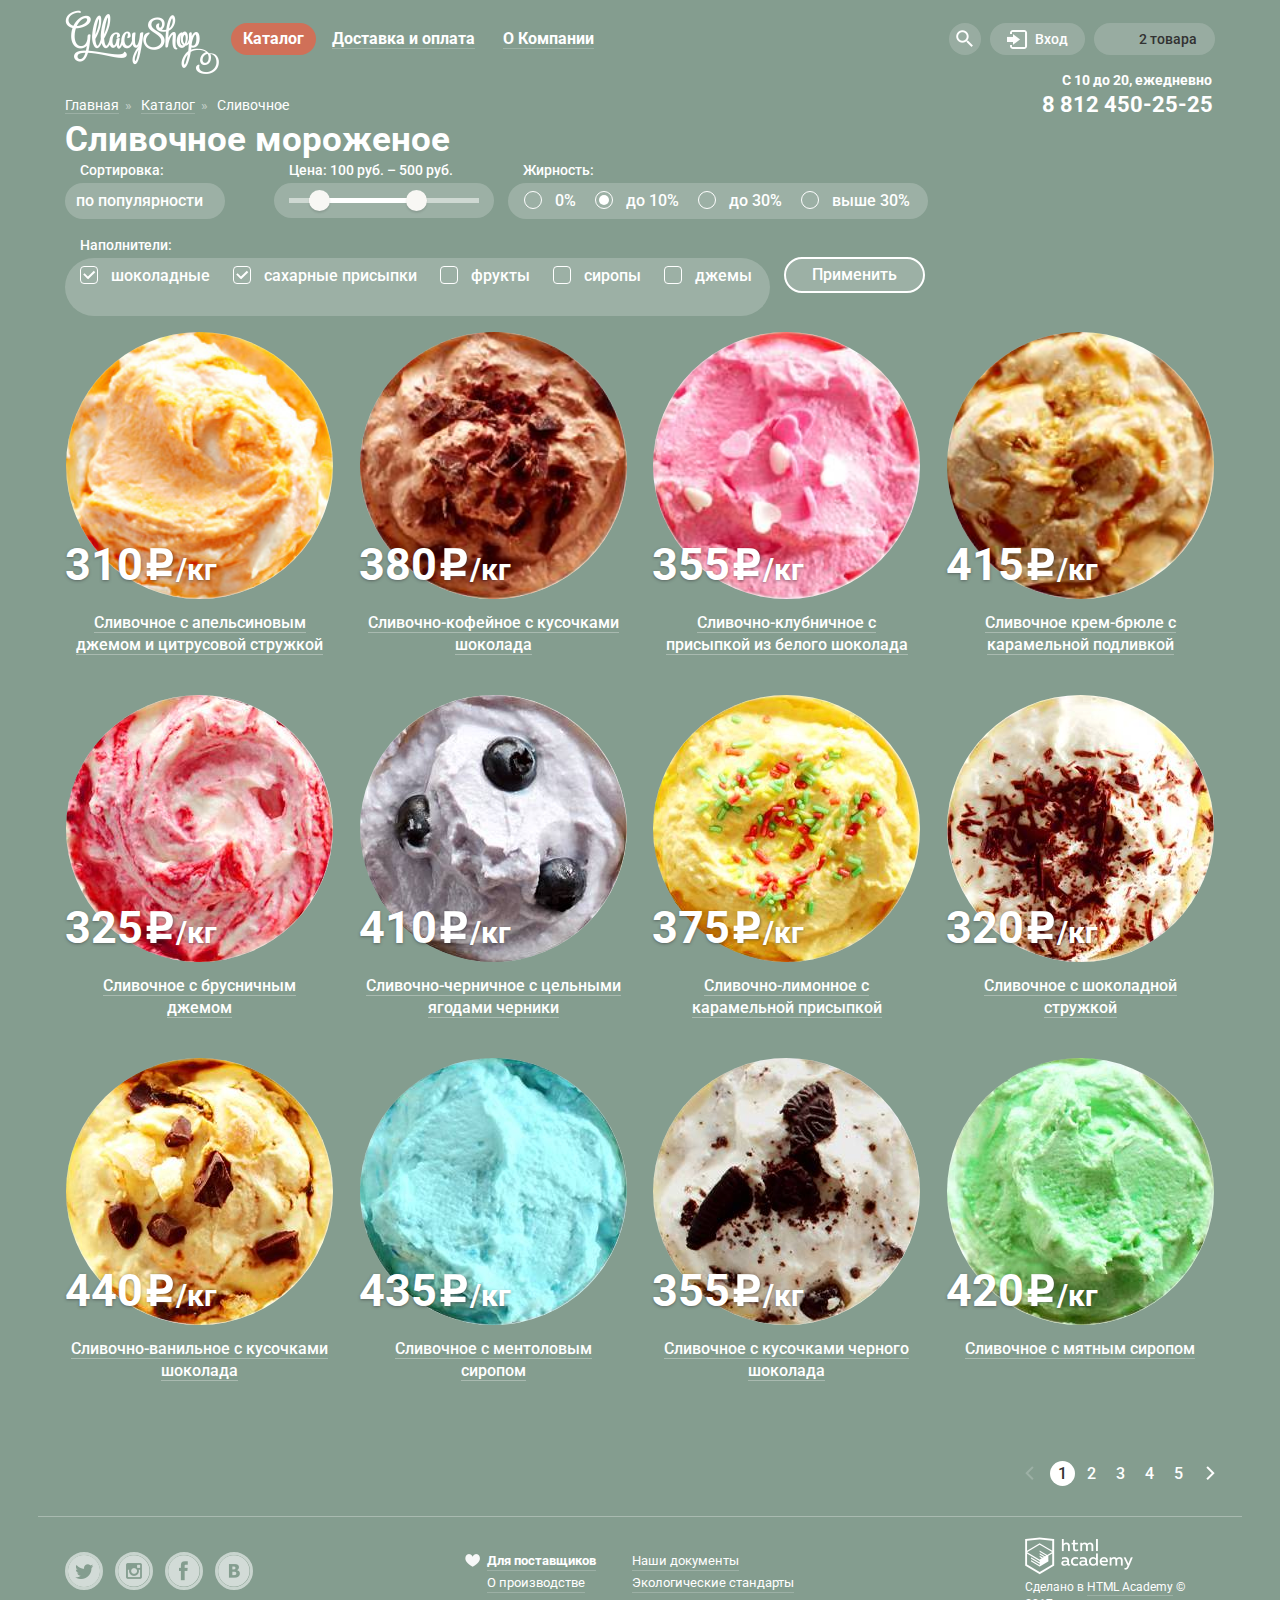
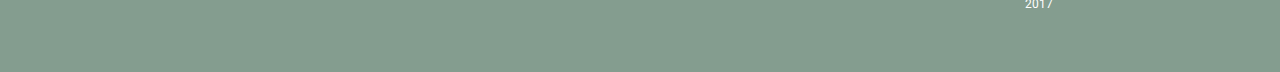
==== commit c8b1dacb: "perfectpixel" ====
--- a/catalog.html
+++ b/catalog.html
@@ -117,7 +117,7 @@
             </fieldset>
 
             <fieldset class="sorting-price">
-              <legend>Цена: 100 руб. - 500 руб.</legend>
+              <legend>Цена: 100 руб. – 500 руб.</legend>
               <div class="range-controls">
                 <div class="scale">
                   <div class="bar"></div>
--- a/css/style.css
+++ b/css/style.css
@@ -1,4 +1,4 @@
-@font-face {
+/*@font-face {
   font-family: 'Roboto';
   src: url('../fonts/web/roboto.woff') format('woff');
   font-weight: 400;
@@ -15,7 +15,7 @@
   src: url('../fonts/web/robotobold.woff') format('woff');
   font-weight: 700;
 }
-
+*/
 
 body {
   position: relative;
@@ -168,7 +168,7 @@
 .sub-menu { 
   position: absolute;
 
-  left: 183px;
+  left: 185px;
   top: 60px;
   z-index: 4;
   
@@ -280,7 +280,7 @@
   display: inline-block;
   vertical-align: top;
 
-  margin-left: 5px;
+  margin-left: 6px;
   padding-bottom: 5px;
 }
 
@@ -357,7 +357,7 @@
 }
 
 .basket-empty a {
-  padding-right: 36px;
+  padding-right: 37px;
 }
 
 .basket-full > a {
@@ -394,13 +394,13 @@
 
 .basket-empty > a {
   background-image: url('../img/icons/basket.png');
-  background-position: 15px 7px;
+  background-position: 17px 7px;
 }
 
 .basket-full > a,
 .basket-full > a:hover {
   background-image: url('../img/icons/basket1.png');
-  background-position: 15px 7px;
+  background-position: 17px 7px;
 }
 
 .basket-empty> a:hover {
@@ -433,19 +433,19 @@
 
 .enter {
   position: absolute;
-  top: 35px;
+  top: 37px;
   right: 0;
   z-index: 4;
   
   display: none;
   width: 242px;
   height: 174px; 
-  padding: 20px 18px;
+  padding: 20px 16px;
   background-color: #f8f7f4;
 }
 
 .enter input {
-  margin-bottom: 20px;
+  margin-bottom: 19px;
 }
 
 .enter .enter-help {
@@ -458,8 +458,8 @@
 
   color: #323232;
   font-size: 13px;
-  line-height: 24px;
-  text-decoration: underline;
+  line-height: 22px;
+  /*text-decoration: underline;*/
 }
 
 .enter-help a:hover,
@@ -468,10 +468,9 @@
 }
 
 .enter .btn {
-  font-size: 18px;
   margin-bottom: 0;
-  padding: 11px 22px;
-  border-radius: 20px;
+  padding: 10px 22px;
+  border-radius: 22px;
 }
 
 .user-enter:hover .enter {
@@ -601,7 +600,7 @@
 
 .header-contacts {
   position: absolute;
-  top: 68px;
+  top: 69px;
   right: 30px;
   z-index: 3;
 
@@ -674,7 +673,7 @@
 
 .slider-controls {
   position: absolute;
-  bottom: 24px;
+  bottom: 21px;
   left: 0;
   z-index: 20;
 
@@ -685,7 +684,7 @@
   display: inline-block;
   width: 17px;
   height: 17px;
-  margin-right: 10px;
+  margin-right: 8px;
 
   vertical-align: top;
 
@@ -819,7 +818,7 @@
 .item-price {
   position: absolute;
   z-index: 6;
-  top: 205px;
+  top: 210px;
   left: 0;
   
   font-weight: 700;
@@ -1013,6 +1012,7 @@
 
 .subscription-content {
   padding: 30px 20px;
+  padding-bottom: 32px;
   background: #f8f7f4;
   border-radius: 15px;
 }
@@ -1029,12 +1029,12 @@
 .subscription input:not(.btn) {
   position: relative;
   box-sizing: border-box;
-  width: 70%;
-  height: 40px;
+  width: 72%;
+  height: 43px;
   padding: 1px 13px;
   
   font: inherit;
-  font-weight: 500;
+  font-weight: 700;
   font-size: 16px;
   line-height: 24px;
   
@@ -1089,7 +1089,7 @@
 
 .contacts {
   position: absolute;
-  top: 60px;
+  top: 64px;
   right: 27px;
   
   width: 255px;
@@ -1111,7 +1111,7 @@
 .contacts-adress {
   width: 230px;
   margin: 0;
-  margin-bottom: 17px;
+  margin-bottom: 15px;
 }
 
 .adress-title {
@@ -1133,7 +1133,7 @@
 .phone-title {
   display: block;
   width: 175px;
-  padding-bottom: 6px;
+  padding-bottom: 5px;
 }
 
 .contacts-phone a {
@@ -1150,7 +1150,7 @@
 
 .shop-header {
   min-height: 65px;
-  margin-top: 14px;
+  margin-top: 12px;
 }
 
 .breadcrumbs ul {
@@ -1208,7 +1208,7 @@
 
 h1 {
   margin: 0;
-  margin-bottom: 25px;
+  margin-bottom: 20px;
 
   font-size: 35px;
   line-height: 41px;
@@ -1253,7 +1253,11 @@
   border-radius: 30px;
 }
 
-.main-sorting select {
+.sorting-parameter {
+  width: 195px;
+}
+
+.sorting-parameter select {
   padding: 7px 15px;
   padding-right: 3px;
   padding-left: 11px;
@@ -1265,7 +1269,7 @@
   -webkit-appearance: none;
 }
 
-.main-sorting select:hover {
+.sorting-parameter select:hover {
   color: #323232;
   background-color: rgba(255, 255, 255, 1);
 }
@@ -1274,9 +1278,7 @@
   color: #000000;
 }
 
-.sorting-parameter {
-  width: 195px;
-}
+
 
 .sorting-price {
   width: 200px;
@@ -1294,7 +1296,7 @@
 .range-controls .scale {
  height: 5px;
  margin-top: 8px;
- background-color: rgba(255, 255, 255, 0.4);
+ background-color: rgba(255, 255, 255, 0.5);
 }
 
 .range-controls .bar {
@@ -1310,9 +1312,10 @@
   left: 0;
   width: 21px;
   height: 21px;
-  background-color: #ffffff;
+  background-color: rgb(248, 247, 244);
+  box-shadow: 0px 2px 2px 0px rgba(0, 0, 0, 0.1);
   border-radius: 50%;
-                                      /* box-shadow: ; */
+
   cursor: pointer;
 }
 
@@ -1503,8 +1506,10 @@
 }
 
 .sorting-btn:active {
+  outline: none;
   color: #323232;
-  /* box-shadow: */
+  background-color: rgb(237, 237, 237);
+  box-shadow: inset 0px 2px 1px 0px rgba(105, 105, 105, 0.4);
 }
 
 .paginator {
@@ -1642,7 +1647,7 @@
   
   width: 500px;
   min-height: 50px;
-  padding-top: 12px;
+  padding-top: 15px;
 }
 
 .extra-info ul {
@@ -1848,7 +1853,7 @@
   border: 2px solid rgb(154, 154, 154);
 }
 
-.feedback textarea:hover {
+.feedback textarea:not(.btn):hover {
   padding-top: 9px;
 }
 
@@ -1913,6 +1918,7 @@
   line-height: 24px;
 }
 
-.feedback::-webkit-input-placeholder {
+.feedback:-webkit-input-placeholder, 
+.subscription:-webkit-input-placeholder {
   font-size: 16px;
 }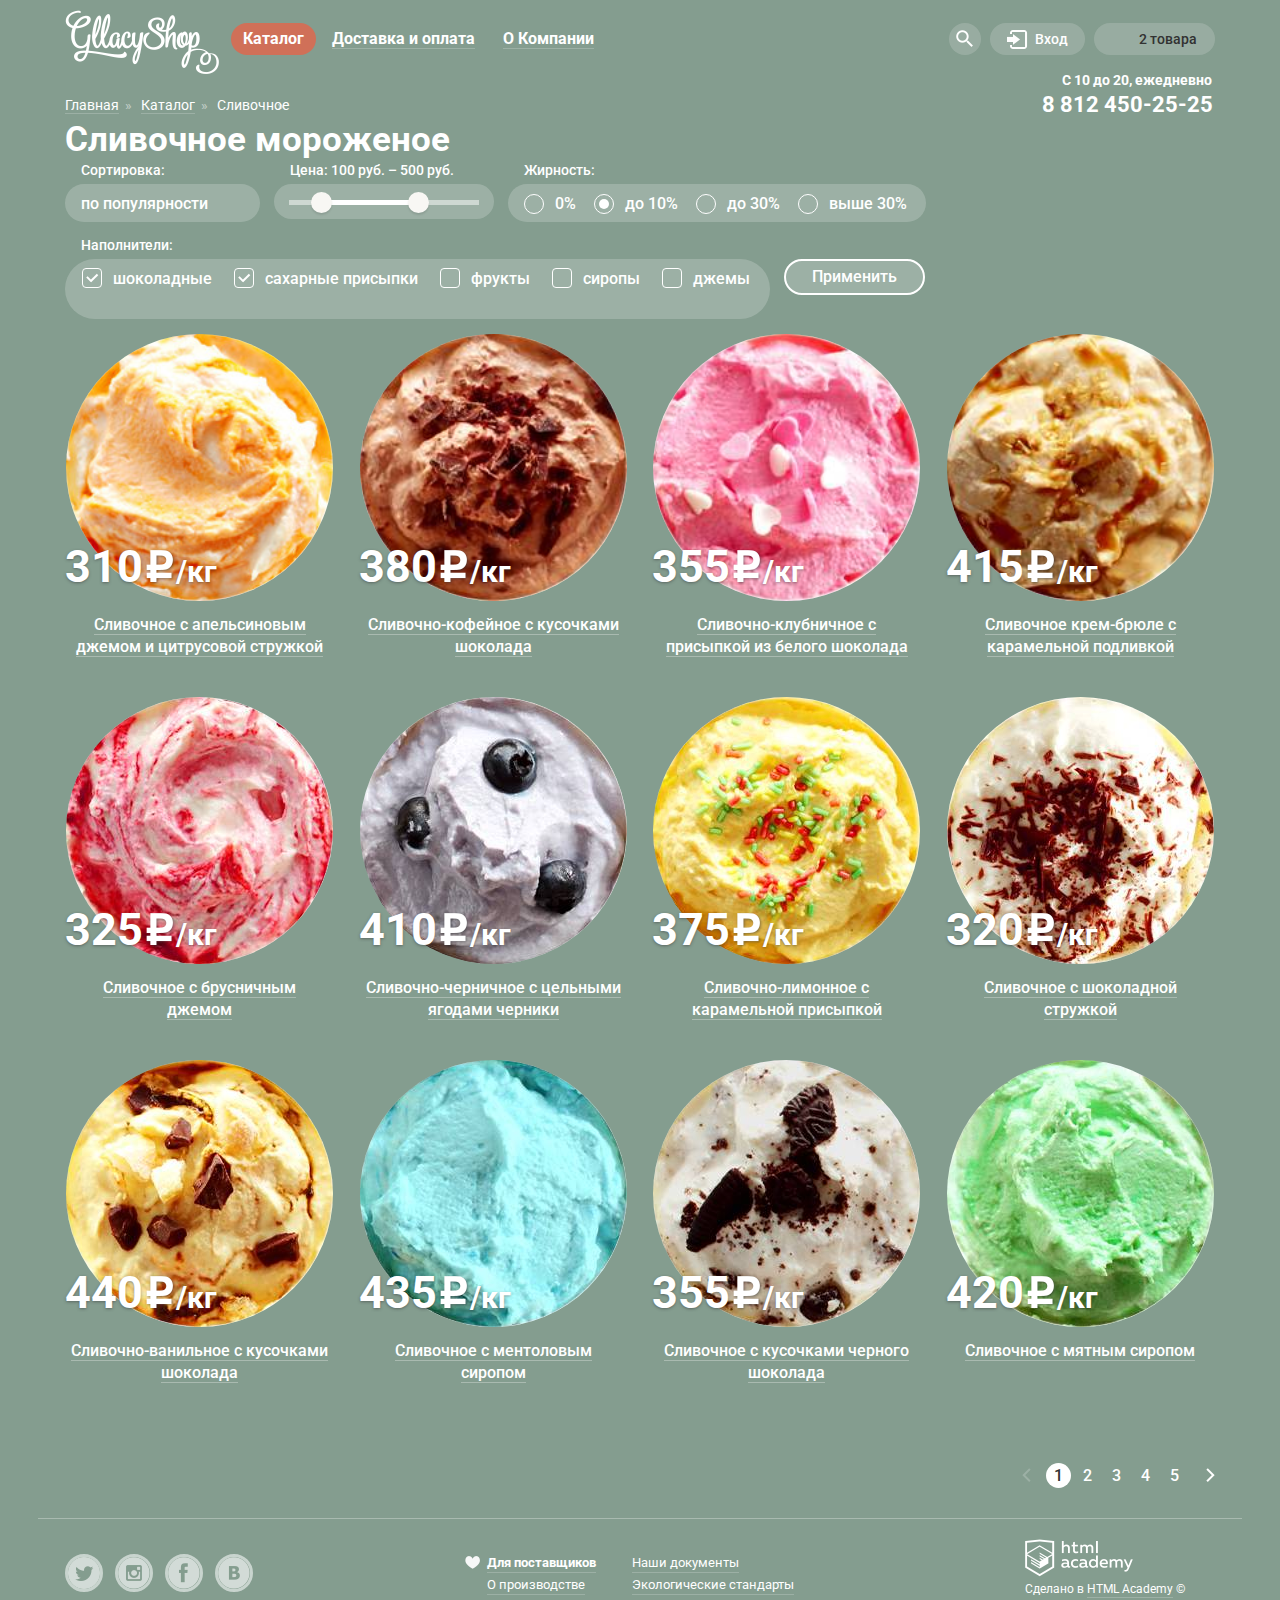
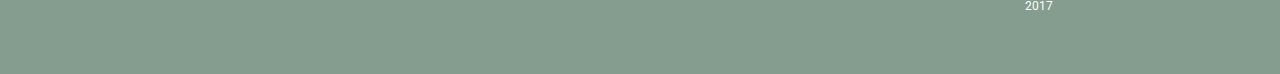
==== commit 90ac182f: "ошибки title" ====
--- a/catalog.html
+++ b/catalog.html
@@ -278,9 +278,9 @@
       <footer class="page-footer center clearfix footer-inner">
         <section class="social">
           <a class="social-btn social-btn-tw" href="#" title="Мы в Твиттер"></a>
-          <a class="social-btn social-btn-ig" href="#" itle="Мы в Инстаграм"></a>
-          <a class="social-btn social-btn-fb" href="#" itle="Мы в Фейсбук"></a>
-          <a class="social-btn social-btn-vk" href="#" itle="Мы в Вконтакте"></a>
+          <a class="social-btn social-btn-ig" href="#" title="Мы в Инстаграм"></a>
+          <a class="social-btn social-btn-fb" href="#" title="Мы в Фейсбук"></a>
+          <a class="social-btn social-btn-vk" href="#" title="Мы в Вконтакте"></a>
         </section>
 
         <section class="extra-info">
--- a/css/style.css
+++ b/css/style.css
@@ -285,8 +285,6 @@
 }
 
 .user-block input:not(.btn) {
-  position: relative;
-  
   display: block;
   box-sizing: border-box;
   width: 100%;
@@ -316,8 +314,8 @@
 .user-block label {
   position: absolute;
   top: 7px;
-  left: 29px;
   display: none;
+  margin-left: 14px;
   color: #5b9ddf;
   font-size: 11px;
   line-height: 13px;
@@ -625,9 +623,6 @@
   white-space: nowrap;
 }
 
-
-
-
 /* index */
 
 .slider {
@@ -845,7 +840,7 @@
 
 .catalog-item::after { 
   position: absolute;
-  top: -7px; 
+  top: -5px; 
   left: -13px; 
   z-index: 2; 
   content: '';
@@ -999,7 +994,8 @@
   color: #e84d37;
 }
 
-.news .subscription {   
+.news .subscription {  
+
   width: 550px;
   /* height: 206px; */
   padding: 6px;
@@ -1011,13 +1007,17 @@
 }
 
 .subscription-content {
-  padding: 30px 20px;
-  padding-bottom: 32px;
+  position: relative;
+  padding-top: 29px;
+  padding-left: 22px;
+  padding-bottom: 34px;
+  padding-right: 20px;
   background: #f8f7f4;
   border-radius: 15px;
 }
 
 .subscription-title {
+
   margin: 0;
   margin-bottom: 35px;
   
@@ -1027,7 +1027,6 @@
 }
 
 .subscription input:not(.btn) {
-  position: relative;
   box-sizing: border-box;
   width: 72%;
   height: 43px;
@@ -1056,8 +1055,10 @@
 
 .subscription label {
   position: absolute;
-  bottom: 706px;
-  right: 486px;
+  position: absolute;
+  bottom: 38%;
+  left: 0;
+  margin-left: 35px;
   display: none;
   color: #5b9ddf;
   font-size: 11px;
@@ -1208,7 +1209,7 @@
 
 h1 {
   margin: 0;
-  margin-bottom: 20px;
+  margin-bottom: 23px;
 
   font-size: 35px;
   line-height: 41px;
@@ -1217,7 +1218,7 @@
 .main-sorting {
   width: 875px; 
   min-height: 135px;
-  margin-bottom: 20px;
+  margin-bottom: 22px;
   
   font-weight: 500;
 }
@@ -1236,8 +1237,8 @@
 }
 
 .main-sorting legend {
-  margin-bottom: 5px;
-  margin-left: 15px;
+  margin-bottom: 6px;
+  margin-left: 16px;
   font-size: 14px;
   line-height: 16px;
 }
@@ -1248,7 +1249,8 @@
 }
 
 .sorting-overlay {
-  padding: 7px 18px;
+  padding: 9px 19px;
+  padding-bottom: 7px;
   background-color: rgba(255, 255, 255, 0.2);
   border-radius: 30px;
 }
@@ -1258,9 +1260,10 @@
 }
 
 .sorting-parameter select {
-  padding: 7px 15px;
-  padding-right: 3px;
-  padding-left: 11px;
+  padding-top: 9px;
+  padding-right: 33px;
+  padding-bottom: 7px;
+  padding-left: 16px;
   color: #ffffff;
   background-color: rgba(255, 255, 255, 0.2);
   font: inherit;
@@ -1277,8 +1280,6 @@
 .sorting-parameter option {
   color: #000000;
 }
-
-
 
 .sorting-price {
   width: 200px;
@@ -1295,20 +1296,20 @@
 
 .range-controls .scale {
  height: 5px;
- margin-top: 8px;
+ margin-top: 9px;
  background-color: rgba(255, 255, 255, 0.5);
 }
 
 .range-controls .bar {
   height: 5px;
   width: 55%;
-  margin-left: 20px;
+  margin-left: 25px;
   background-color: rgba(255, 255, 255, 1);
 }
 
 .toggle {
   position: absolute;
-  top: 7px;
+  top: 8px;
   left: 0;
   width: 21px;
   height: 21px;
@@ -1320,11 +1321,11 @@
 }
 
 .toggle-min {
-  left: 35px;
+  left: 37px;
 }
 
 .toggle-max {
-  left: 132px;
+  left: 134px;
 }
 
 .main-sorting .sorting-fat {
@@ -1334,8 +1335,7 @@
 .sorting-fat label {
   position: relative;
   margin-right: 17px;
-  margin-left: 29px;
-
+  margin-left: 28px;
   cursor: pointer;
 }
 
@@ -1345,8 +1345,8 @@
 
 .radiobtn-indicator {
   display: inline-block;
-  width: 18px;
-  height: 18px;
+  width: 20px;
+  height: 20px;
 
   cursor: pointer;
 }
@@ -1368,19 +1368,19 @@
 .main-sorting input[type="radio"]:checked + .radiobtn-indicator::before {
   content: "";
   position: absolute;
+  top: 4px;
+  left: 4px;
+  
+  width: 10px;
+  height: 10px;
+
+  background-color: #ffffff;
+  border-radius: 50%;
+}
+
+.main-sorting input[type="radio"]:checked + .radiobtn-indicator:hover::before {
   top: 3px;
   left: 3px;
-  
-  width: 10px;
-  height: 10px;
-
-  background-color: #ffffff;
-  border-radius: 50%;
-}
-
-.main-sorting input[type="radio"]:checked + .radiobtn-indicator:hover::before {
-  top: 2px;
-  left: 2px;
 }
 .sorting-fill {
   width: 705px;
@@ -1388,9 +1388,8 @@
 
 .sorting-fill label {
   position: relative;
-  margin-right: 22px;
-  margin-left: 28px;
-
+  margin-right: 20px;
+  margin-left: 29px;
   cursor: pointer;
 }
 
@@ -1401,15 +1400,15 @@
 
 .checkbox-indicator {
   display: inline-block;
-  width: 18px;
-  height: 18px;
+  width: 20px;
+  height: 20px;
 
   cursor: pointer;
 }
 
 .main-sorting input[type="checkbox"] + .checkbox-indicator {
   position: absolute;
-  top: 0;
+  top: -1px;
   left: -31px;
 
   box-sizing: border-box;
@@ -1426,33 +1425,33 @@
 .main-sorting input[type="checkbox"]:checked + .checkbox-indicator::after {
   content: "";
   position: absolute;
+  top: 8px;
+  left: 6px;
+
+  width: 10px;
+  height: 2px;
+
+  background-color: #ffffff;
+  transform: rotate(-45deg);
+}
+
+.main-sorting input[type="checkbox"]:checked + .checkbox-indicator::before {
+  top: 9px;
+  left: 3px;
+
+  width: 6px;
+  
+  transform: rotate(45deg);
+}
+
+.main-sorting input[type="checkbox"]:checked + .checkbox-indicator:hover::before{
+  top: 8px;
+  left: 2px;
+}
+
+.main-sorting input[type="checkbox"]:checked + .checkbox-indicator:hover::after{
   top: 7px;
   left: 5px;
-
-  width: 10px;
-  height: 2px;
-
-  background-color: #ffffff;
-  transform: rotate(-45deg);
-}
-
-.main-sorting input[type="checkbox"]:checked + .checkbox-indicator::before {
-  top: 8px;
-  left: 2px;
-
-  width: 6px;
-  
-  transform: rotate(45deg);
-}
-
-.main-sorting input[type="checkbox"]:checked + .checkbox-indicator:hover::before{
-  top: 7px;
-  left: 1px;
-}
-
-.main-sorting input[type="checkbox"]:checked + .checkbox-indicator:hover::after{
-  top: 6px;
-  left: 4px;
 }
 
 .main-sorting input[type="checkbox"]:disabled + .checkbox-indicator,
@@ -1463,18 +1462,18 @@
 }
 
 .main-sorting input[type="checkbox"]:disabled + .checkbox-indicator:hover::after {
-  top: 7px;
-  left: 5px;
-}
-
-.main-sorting input[type="checkbox"]:disabled + .checkbox-indicator:hover::before {
   top: 8px;
   left: 2px;
 }
 
+.main-sorting input[type="checkbox"]:disabled + .checkbox-indicator:hover::before {
+  top: 9px;
+  left: 3px;
+}
+
 .main-sorting input[type="radio"]:disabled + .radiobtn-indicator:hover::before {
-  top: 3px;
-  left: 3px;
+  top: 4px;
+  left: 4px;
 }
 
 .disabled {
@@ -1483,7 +1482,7 @@
 
 .sorting-btn {
   display: inline-block;
-  margin-top: 20px;
+  margin-top: 22px;
   padding: 7px 26px;
 
   font: inherit;
@@ -1552,11 +1551,11 @@
 }
 
 .paginator .prev {
-  margin-right: 8px;
+  margin-right: 7px;
 }
 
 .paginator .next {
-  margin-left: 10px;
+  margin-left: 14px;
 }
 
 .paginator .prev > a {
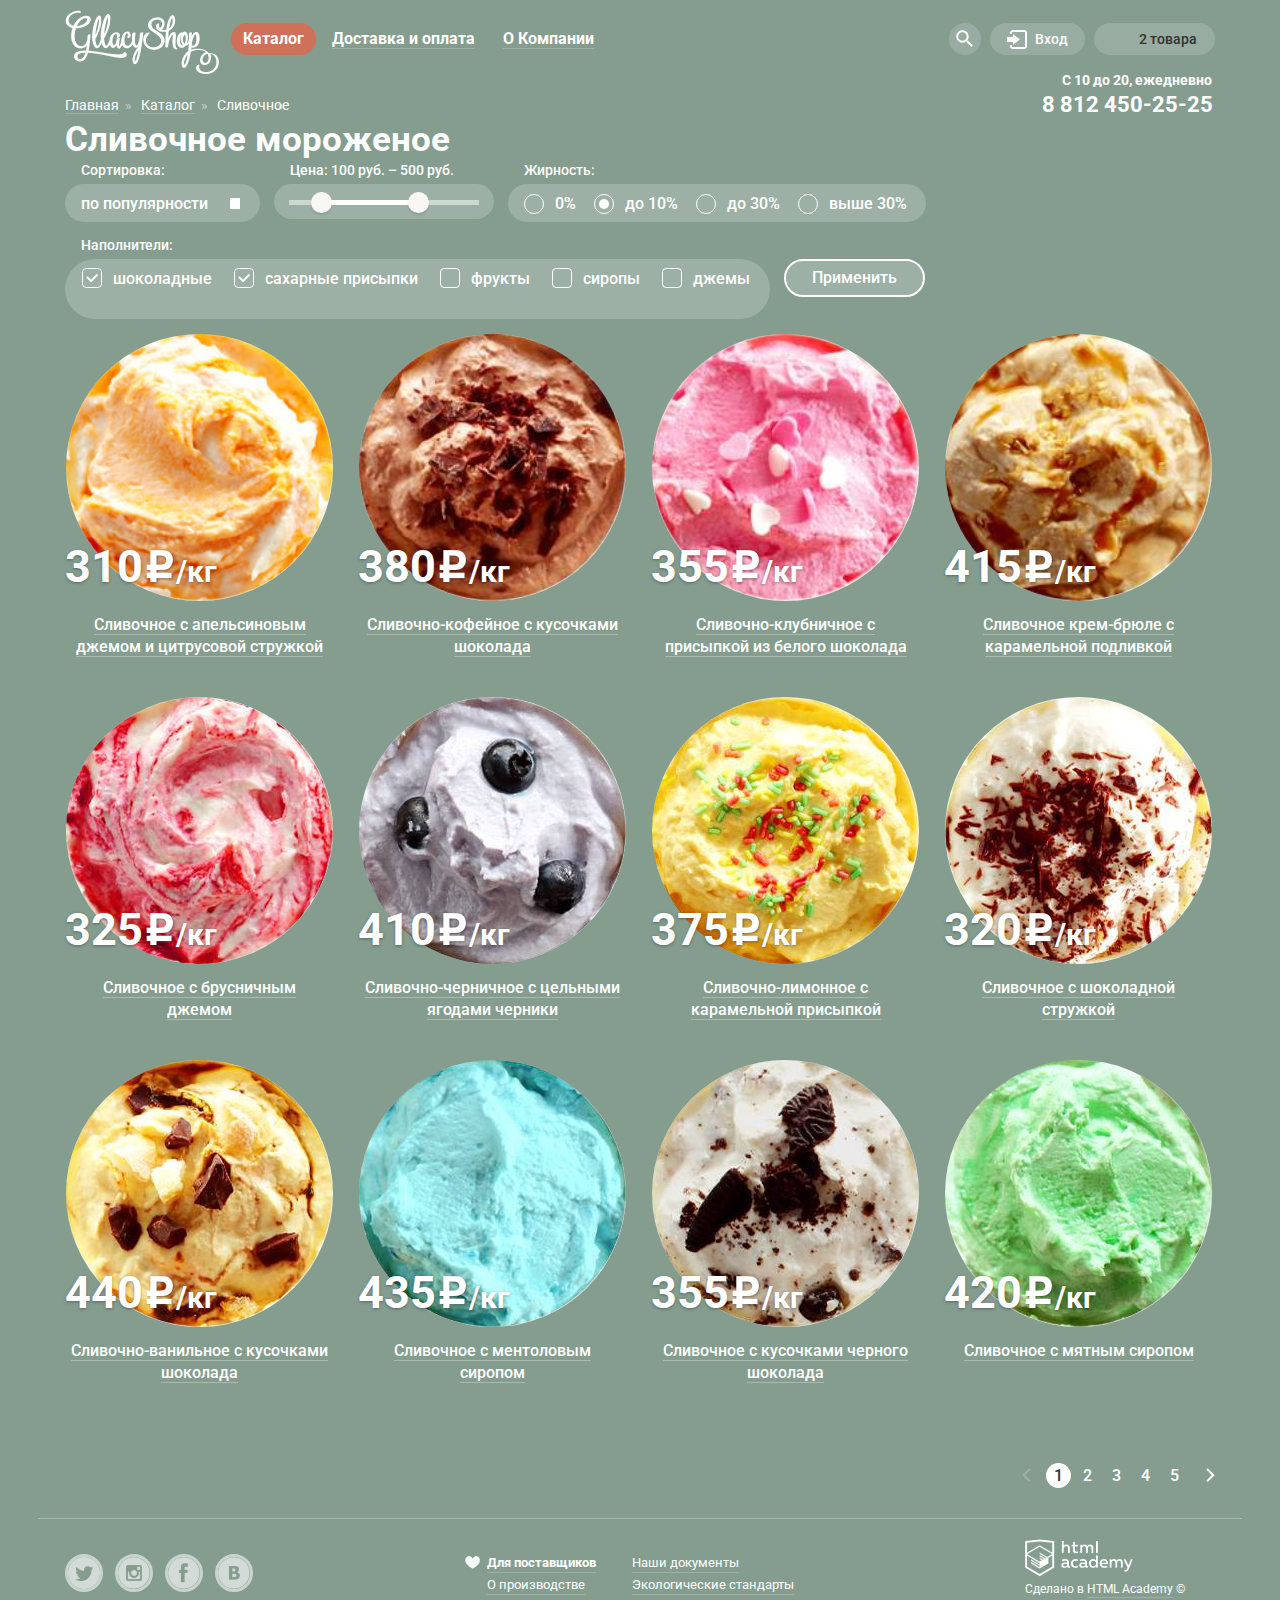
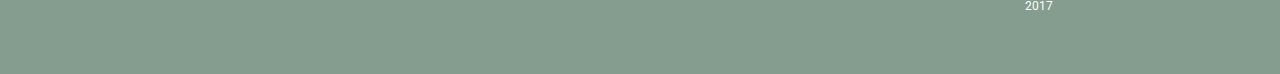
==== commit ef6c8e1a: "min.css" ====
--- a/catalog.html
+++ b/catalog.html
@@ -5,13 +5,13 @@
       <title>Глейси. Каталог товаров</title>
       <link href="https://fonts.googleapis.com/css?family=Roboto:400,500,700&amp;subset=cyrillic" rel="stylesheet">
       <link rel="stylesheet" href="css/normalize.css">
-      <link rel="stylesheet" href="css/style.css">
+      <link rel="stylesheet" href="css/style.min.css">
     </head>
     <body>
       <header class="page-header center clearfix">
         <nav class="main-navigation clearfix">
           <div class="header-logo">
-            <a href="index.html">
+            <a href="index.html" title="GllacyShop">
               <img src="img/logo.png" width="154" height="64" alt="GllacyShop">
             </a>
           </div>
@@ -38,7 +38,7 @@
         <div class="user-block">
           <ul>
             <li class="user-search">
-              <a href="#"></a>
+              <a href="#" title="Корзина"></a>
               <form class="search" action="#" method="get">
                 <input type="search" name="search" id="search" placeholder="Что ищем?">
                 <label for="search">Что ищем?</label>
@@ -47,9 +47,9 @@
             <li class="user-enter">
               <a href="#">Вход</a>
               <form class="enter" action="#" method="post"> 
-                <input type="email" name="email" autocomplete="on" id="email" placeholder="Электронная почта">
+                <input type="email" name="email" autocomplete="on" id="email" placeholder="Электронная почта" required>
                 <label for="email">Электронная почта</label>
-                <input type="password" name="password" id="password" placeholder="Пароль">
+                <input type="password" name="password" id="password" placeholder="Пароль" required>
                 <label for="password">Пароль</label>
                 <input class="btn" type="submit" value="Войти">
                 <div class="enter-help">
@@ -130,20 +130,20 @@
             <fieldset class="sorting-fat">
               <legend>Жирность:</legend>
               <div class="sorting-overlay">
-                <label>
-                  <input type="radio" name="fat" value="0%"> 0%
+                <label for="fat-1">
+                  <input type="radio" id="fat-1" name="fat" value="0%"> 0%
                   <span class="radiobtn-indicator"></span>
                 </label>
-                <label>
-                  <input type="radio" name="fat" value="10%" checked> до 10%
+                <label for="fat-2">
+                  <input type="radio" id="fat-2" name="fat" value="10%" checked> до 10%
                   <span class="radiobtn-indicator"></span>
                 </label>
-                <label> <!--class="disabled"-->
-                  <input type="radio" name="fat" value="30%"> до 30% <!--disabled-->
+                <label for="fat-3"> <!--class="disabled"-->
+                  <input type="radio" id="fat-3" name="fat" value="30%"> до 30% <!--disabled-->
                   <span class="radiobtn-indicator"></span>
                 </label>
-                <label>
-                  <input type="radio" name="fat" value="30%+"> выше 30%
+                <label for="fat-4">
+                  <input type="radio" id="fat-4" name="fat" value="30%+"> выше 30%
                   <span class="radiobtn-indicator"></span>
                 </label>
               </div>
@@ -301,11 +301,11 @@
         </section>
 
         <address class="copyright">
-          <a href="https://htmlacademy.ru/intensive/htmlcss">
+          <a href="https://htmlacademy.ru/intensive/htmlcss" title="Переход на страницу HTML Academy">
             <img src="img/academy_logo.png" width="108" height="38" alt="htmlacademy.ru">
           </a>
           <span>
-            Сделано в <a class="made-by" href="https://htmlacademy.ru/intensive/htmlcss">HTML Academy</a> &#169; 2017
+            Сделано в <a class="made-by" href="https://htmlacademy.ru/intensive/htmlcss" >HTML Academy</a> &#169; 2017
           </span>
         </address>
 			</footer>
--- a/css/style.min.css
+++ b/css/style.min.css
@@ -0,0 +1 @@
+.container,body{background-color:#849d8f}body{position:relative;min-width:1200px;margin:0;font-weight:400;font-size:16px;line-height:22px;font-family:'Roboto','Arial',sans-serif;color:#fff}.clearfix::after{content:'';display:table;clear:both}.container{background-repeat:no-repeat;background-position:top center;-webkit-transition:background-image .5s ease,background-color .5s ease;transition:background-image .5s ease,background-color .5s ease}.container::after,.container::before{content:'';visibility:hidden}.container::before{background-image:url(../img/slider/slide2.png)}.container::after{background-image:url(../img/slider/slide3.png)}.center{width:1150px;margin:0 auto;padding:0 27px}.page-header{position:relative;min-height:75px;padding-top:10px}.main-navigation{float:left;font-weight:700;line-height:18px}.main-menu{float:left;max-width:500px}.header-logo{float:left;width:154px;margin-right:12px}.main-navigation .main-menu{padding:0;list-style:none}.about-us ul,.breadcrumbs ul,.main-navigation .sub-menu,.user-block ul{margin:0;padding:0;list-style:none}.main-navigation .main-menu{margin:13px 0 0}.main-menu>li{display:inline-block;vertical-align:top}.main-menu a{display:block;padding:7px 12px;color:#fff;text-decoration:none}.main-menu_item>a::after{content:'';display:block;height:1px;background:#fff;opacity:.2}.active>a::after,.sub-menu{display:none}.main-menu .main-menu_item{padding-bottom:5px}.main-menu .active>a{text-decoration:none;background-color:#d07058;border-radius:20px}.main-menu_item a:hover{color:#333;background-color:#f7f6f3;border-radius:20px}.main-menu_item a:active{color:#333;background-color:rgba(248,247,244,.988);-webkit-box-shadow:inset 0 2px 1px 0 #696969;box-shadow:inset 0 2px 1px 0 #696969}.sub-menu{position:absolute;top:60px;left:185px;z-index:4;width:145px;font-weight:400;font-size:14px;background-color:#f8f7f4;border-radius:5px;-webkit-box-shadow:0 20px 20px 0 rgba(0,0,0,.4);box-shadow:0 20px 20px 0 rgba(0,0,0,.4);overflow:hidden}.sub-menu_new,.user-block li{position:relative}.sub-menu_new::after{content:'';position:absolute;top:38px;right:10px;left:7px;display:block;height:1px;background-color:rgba(209,208,206,.8)}.sub-menu a{padding:8px 20px 5px;text-decoration:none;color:#323232}.sub-menu_melorin a,.sub-menu_new a{padding-bottom:12px}.catalog-item:hover .btn,.main-menu_catalog:hover .sub-menu,.user-basket:hover .basket,.user-enter:hover .enter,.user-search:hover .search{display:block}.btn,.sub-menu .active>a{border-radius:0;color:#fff}.sub-menu a:hover{color:#323232;background:#fbded7;border-radius:0;-webkit-box-shadow:none;box-shadow:none}.sub-menu a:active{color:#323232;background:#f6b5a5}.btn{display:inline-block;padding:11px 22px;font-weight:700;font-size:18px;line-height:24px;vertical-align:top;text-decoration:none;text-shadow:0 2px 5px rgba(160,32,11,.76);background:#f26843;background:-webkit-gradient(linear,left top,left bottom,from(#f26843),to(#e74a35));background:linear-gradient(to bottom,#f26843 0%,#e74a35 100%);border:0;border-radius:100px;-webkit-box-shadow:0 2px 2px rgba(172,16,0,.64);box-shadow:0 2px 2px rgba(172,16,0,.64);cursor:pointer}.user-block{float:right;max-width:350px;margin-top:13px;font-weight:500;font-size:14px;line-height:16px}.user-block li{display:inline-block;vertical-align:top;margin-left:6px;padding-bottom:5px}.user-block input:not(.btn){display:block;-webkit-box-sizing:border-box;box-sizing:border-box;width:100%;height:45px;padding:1px 13px;border:1px solid #d3d3d2;border-radius:5px;font:inherit;font-weight:700;font-size:14px;line-height:24px}.subscription input:not(.btn):hover,.user-block input:not(.btn):hover{padding:0 12px;border-width:2px;border-color:#9a9a9a}.user-block input:focus{outline:0;border-width:2px;border-color:#2e88e4}.user-block label{position:absolute;top:7px;display:none;margin-left:14px;color:#5b9ddf;font-size:11px;line-height:13px}label[for=password]{top:70px}.user-block input:focus+label{display:block;-webkit-transition:scale(.5) .5s ease;transition:scale(.5) .5s ease}.user-search{margin-left:0}.user-search>a{background-image:url(../img/icons/search.png);background-position:10px 7px}.user-basket>a,.user-enter>a,.user-search>a{display:block;text-decoration:none;padding:8px 17px 8px 45px;color:#fff;background-color:rgba(234,234,234,.2);background-repeat:no-repeat;border-radius:20px}.user-basket>a{background-image:url(../img/icons/search.png);background-position:10px 7px}.user-search a{height:32px;width:32px;padding:0}.basket-empty a{padding-right:37px}.basket-full>a{padding-right:18px;color:#323232}.user-basket>a:hover,.user-enter>a:hover,.user-search a:hover{color:#323232;background-color:#eaeaea;background-repeat:no-repeat}.user-search a,.user-search a:hover{background-position:7px 7px}.user-search a:hover{background-image:url(../img/icons/search1.png)}.user-enter>a{background-image:url(../img/icons/enter.png);background-position:17px 7px}.basket-empty>a,.user-enter>a:hover{background-image:url(../img/icons/enter1.png);background-position:17px 7px}.basket-empty>a{background-image:url(../img/icons/basket.png)}.basket-empty>a:hover,.basket-full>a,.basket-full>a:hover{background-image:url(../img/icons/basket1.png);background-position:17px 7px}.basket-empty>a:hover{background-image:url(../img/icons/basket.png)}.user-block form{border-radius:5px;-webkit-box-shadow:0 20px 20px 0 rgba(0,0,0,.4);box-shadow:0 20px 20px 0 rgba(0,0,0,.4)}.enter,.search{position:absolute;top:35px;right:0;z-index:4;display:none;width:310px;padding:20px 15px;background-color:#f8f7f4}.enter{top:37px;width:242px;height:174px;padding:20px 16px}.enter input{margin-bottom:19px}.enter .enter-help{float:right;width:120px}.basket,.enter-help a{display:inline-block;color:#323232;font-size:13px;line-height:22px}.enter-help a:active,.enter-help a:hover{color:#e84d37}.enter .btn{margin-bottom:0;padding:10px 22px;border-radius:22px}.basket{position:absolute;top:35px;right:0;z-index:4;display:none;width:510px;padding:20px 15px;font-weight:400;line-height:16px;background-color:#f8f7f3;border-radius:5px;-webkit-box-shadow:0 20px 20px 0 rgba(0,0,0,.4);box-shadow:0 20px 20px 0 rgba(0,0,0,.4)}.basket table{border-collapse:collapse;margin-bottom:15px}td{padding-top:10px;padding-right:12px;vertical-align:top}.basket-delete a{position:relative;display:inline-block;width:12px;height:12px}.basket-delete a::after,.basket-delete a::before{content:'';position:absolute;top:-2px;right:2px;display:block;width:1px;height:14px;-webkit-transform:rotate(45deg);transform:rotate(45deg);background-color:#323232}.basket-delete a::after{-webkit-transform:rotate(-45deg);transform:rotate(-45deg)}.basket-item{height:55px}.basket-photo{padding-top:0;text-align:center}.basket-name{width:220px}.basket-cost,.basket-prise{padding-left:15px}.basket a:not(.btn){color:#323232;text-decoration:none}.basket span{color:#323232;opacity:.5}.basket img{border-radius:50%}.basket .total-order{position:relative;margin-bottom:15px;font-weight:700;font-size:15px;line-height:18px;text-align:right}.basket::after{content:'';position:absolute;right:15px;bottom:112px;left:15px;display:block;height:1px;background-color:#d2d1cd}.basket .btn{float:right;padding:10px 15px 12px}.header-contacts{position:absolute;top:69px;right:30px;z-index:3;width:170px;font-weight:700;text-align:right}.header-contacts span{display:inline-block;margin-bottom:5px;font-size:14px;line-height:16px}.header-contacts a{font-size:22px;line-height:24px;text-decoration:none;color:#fff;white-space:nowrap}.slider{position:relative;margin-bottom:40px;padding-top:307px;text-align:center;color:#fff}.slide,input[name=toggle]{display:none}.slider-title{width:700px;margin:0 auto 30px;font-weight:700;font-size:60px;line-height:60px}.slide .btn{padding:10px 40px;font-size:32px;line-height:44px}.btn:hover{background:-webkit-gradient(linear,left top,left bottom,from(#f58669),to(#ec6f5e));background:linear-gradient(to bottom,#f58669 0%,#ec6f5e 100%);-webkit-box-shadow:0 2px 2px #ac1000;box-shadow:0 2px 2px #ac1000}.btn:active{background:-webkit-gradient(linear,left top,left bottom,from(#d84732),to(#e1613e));background:linear-gradient(to bottom,#d84732 0%,#e1613e 100%);-webkit-box-shadow:inset 0 2px 2px #ac1000;box-shadow:inset 0 2px 2px #ac1000}.slider-controls{position:absolute;bottom:21px;left:0;z-index:20;font-size:0}.slider-controls label{display:inline-block;width:17px;height:17px;margin-right:8px;vertical-align:top;background-color:transparent;border:2px solid #fff;border-radius:50%;cursor:pointer}#btn-1:checked~.container #slide1,#btn-2:checked~.container #slide2,#btn-3:checked~.container #slide3{display:block}#btn-1:checked~.container{background-color:#849d8f;background-image:url(../img/slider/slide1.png)}#btn-2:checked~.container{background-color:#8996a6;background-image:url(../img/slider/slide2.png)}#btn-3:checked~.container{background-color:#9d8b84;background-image:url(../img/slider/slide3.png)}#btn-1:checked~.container label[for=btn-1],#btn-2:checked~.container label[for=btn-2],#btn-3:checked~.container label[for=btn-3]{background-color:#fff}.slider-controls label:hover{background-color:rgba(255,255,255,.4)}.benefit{margin-bottom:40px}.benefit-item{position:relative;float:left;width:520px;min-height:195px;padding:17px 20px;font-weight:700;font-size:18px;border-radius:17px}.benefit-item h2{margin:0;padding-bottom:15px;font-size:35px;line-height:41px}.benefit-item p{margin:0;padding-bottom:44px}.benefit-item:nth-child(2n){margin-left:26px}.benefit-item .btn{float:right}.benefit-1{background:url(../img/benefit1.jpg) no-repeat;background-color:#ad1330}.benefit-2{background:url(../img/benefit2.jpg) no-repeat;background-color:#3f261c}.catalog{display:-webkit-box;display:-ms-flexbox;display:flex;-ms-flex-wrap:wrap;flex-wrap:wrap;-webkit-box-pack:start;-ms-flex-pack:start;justify-content:flex-start}.catalog-item{position:relative;width:269px;margin-right:24px;margin-bottom:30px;text-align:center}.about-us li:nth-child(2n),.catalog-item:nth-child(4n){margin-right:0}.hit::before{position:absolute;z-index:10;content:'';width:61px;height:61px;background:url(../img/hit.png);border-radius:50%}.catalog-item img{position:relative;z-index:4;margin-bottom:7px;border-radius:50%}.item-price{position:absolute;z-index:6;top:210px;left:0;font-weight:700;font-size:45px;line-height:45px;text-shadow:0 1px 3px rgba(49,50,53,.5);white-space:pre;background:url(../img/icons/R.png) no-repeat 80px 5px}.price-weight{font-size:30px}.item-name{min-height:53px;padding:0 6px;font-weight:500}.item-name span{border-bottom:1px solid rgba(255,255,255,.3)}.catalog-item::after{position:absolute;top:-5px;left:-12px;z-index:2;content:'';width:295px;height:405px;background-color:#fff;opacity:0;border-radius:7px}.catalog-item:hover::after{opacity:.3}.catalog-item::hover~.item-name span{border-bottom:none}.catalog-item:hover>.item-name span{border-bottom:none}.catalog-item .btn{position:absolute;bottom:-45px;left:35px;z-index:20;display:none;padding:11px 14px;border-radius:20px}.about-us{margin-bottom:40px;padding:25px 20px 23px;color:#323232;background:#eaddc1 url(../img/waffle.jpg);border-radius:15px}.about-us h2{margin:0;font-weight:500;font-size:24px;line-height:30px;color:#323232}.about-us li{display:inline-block;vertical-align:top;width:480px;margin-right:26px;padding-top:22px;padding-left:58px}.about-item{background-repeat:no-repeat;background-position:0 10px}.about-1{background-image:url(../img/li1.png)}.about-2{white-space:pre-wrap;background-image:url(../img/li2.png)}.about-3{background-image:url(../img/li3.png)}.about-4{background-image:url(../img/li4.png)}.news{margin-bottom:40px;font-weight:500}.news-item{float:left;width:520px;min-height:170px;margin-right:26px;padding:23px 20px 25px}.news-item:nth-child(2n){margin-right:0}.news-item span{font-weight:500}.news .blog{color:#323232;background-color:#fff;background:url(../img/news1.jpg) no-repeat;border-radius:15px}.news-title{display:block;width:295px;margin-top:3px;color:#323232;font-weight:700;font-size:24px;line-height:30px;white-space:pre-wrap}.news-title:active,.news-title:hover{color:#e84d37}.news .subscription{width:550px;padding:6px;color:#5a5a5a;background:#f8f7f4;background-image:url(../img/news2.png);border-radius:15px}.subscription-content{position:relative;padding:29px 20px 34px 22px;background:#f8f7f4;border-radius:15px}.subscription-title{margin:0 0 35px;font-weight:400;font-size:16px;line-height:22px}.subscription input:not(.btn){-webkit-box-sizing:border-box;box-sizing:border-box;width:72%;height:43px;padding:1px 13px;font:inherit;font-weight:700;font-size:16px;line-height:24px;border:1px solid #d3d3d2;border-radius:5px}.subscription input:focus{outline:0;border-width:2px;border-color:#2e88e4}.subscription label{position:absolute;bottom:38%;left:0;display:none;margin-left:35px;color:#5b9ddf;font-size:11px;line-height:13px}.feedback input:focus+label,.feedback textarea:focus+label,.subscription input:focus+label{display:block}.subscription .btn{float:right;padding:10px 18px;font:inherit;font-weight:700;font-size:18px}.map{min-height:430px;background:url(../img/map.jpg) no-repeat center 0}.breadcrumbs li,.map .center{position:relative}.contacts{position:absolute;top:64px;right:27px;width:255px;min-height:255px;padding:30px 25px 20px;color:#323232;font-weight:400;font-size:14px;line-height:20px;background-color:#fdfefe;border-radius:15px}.contacts b{font-size:18px}.contacts-adress{width:230px;margin:0 0 15px}.adress-title{display:block;width:150px;padding-bottom:2px}.contacts-adress b{line-height:24px}.contacts-phone{margin:0 0 23px;line-height:22px}.phone-title{display:block;width:175px;padding-bottom:5px}.contacts-phone a{display:block;color:#323232;text-decoration:none}.contacts .btn{padding:10px 28px}.shop-header{min-height:65px;margin-top:12px}.breadcrumbs li{display:inline-block;vertical-align:top;padding-right:18px;font-size:14px;line-height:16px}.breadcrumbs li:last-child{padding-right:0}.breadcrumbs li::after{content:'»';position:absolute;top:0;right:5px;opacity:.5}.breadcrumbs a{color:#fff;text-decoration:none}.breadcrumbs a::after,.extra-info a::after{content:'';display:block;height:1px;background:#fff;opacity:.2}.breadcrumbs a:active,.breadcrumbs a:hover{color:#ffbc9e}.breadcrumbs a:active::after,.breadcrumbs a:hover::after,.extra-info a:active::after,.extra-info a:hover::after{background:#ffbc9e}h1{margin:0 0 23px;font-size:35px;line-height:41px}.main-sorting{width:875px;min-height:135px;margin-bottom:22px;font-weight:500}.main-sorting fieldset{display:inline-block;height:60px;margin:0 10px 15px 0;padding:0;vertical-align:top;border:0}.main-sorting legend{margin-bottom:6px;margin-left:16px;font-size:14px;line-height:16px}.main-sorting label{font-size:16px;line-height:18px}.sorting-overlay,.sorting-parameter select{padding:9px 19px 7px;background-color:rgba(255,255,255,.2);border-radius:30px}.sorting-parameter{position:relative;width:195px}.sorting-parameter select{padding:9px 33px 7px 16px;color:#fff;font:inherit;border:0;border-radius:100px;outline:0;-webkit-appearance:none}.sorting-parameter::after,.sorting-parameter:hover::after{border-bottom:none;border-left-color:transparent;border-right-color:transparent}.sorting-parameter::after{position:absolute;content:'';right:20px;bottom:13px;display:block;height:1px;border:5px solid #fff}.sorting-parameter:hover::after{border:5px solid #323232}.sorting-parameter select:hover{color:#323232;background-color:#fff}.sorting-parameter option{color:#000}.sorting-price{width:200px}.range-controls{position:relative;width:190px;height:21px;padding:7px 15px;border-radius:50px;background-color:rgba(255,255,255,.2)}.range-controls .scale{height:5px;margin-top:9px;background-color:rgba(255,255,255,.5)}.range-controls .bar{height:5px;width:55%;margin-left:25px;background-color:#fff}.toggle{position:absolute;top:8px;left:0;width:21px;height:21px;background-color:#f8f7f4;-webkit-box-shadow:0 2px 2px 0 rgba(0,0,0,.1);box-shadow:0 2px 2px 0 rgba(0,0,0,.1);border-radius:50%;cursor:pointer}.toggle-min{left:37px}.toggle-max{left:134px}.main-sorting .sorting-fat{margin-right:0}.sorting-fat label{position:relative;margin-right:17px;margin-left:28px;cursor:pointer}.sorting-fat label:last-child{margin-right:0}.radiobtn-indicator{display:inline-block;width:20px;height:20px;cursor:pointer}.main-sorting input[type=radio]+.radiobtn-indicator{position:absolute;top:0;left:-31px;-webkit-box-sizing:border-box;box-sizing:border-box;border:1px solid #fff;border-radius:50%}.main-sorting input[type=checkbox]+.checkbox-indicator:hover,.main-sorting input[type=radio]+.radiobtn-indicator:hover{border:2px solid #fff}.main-sorting input[type=radio]:checked+.radiobtn-indicator::before{content:"";position:absolute;top:4px;left:4px;width:10px;height:10px;background-color:#fff;border-radius:50%}.main-sorting input[type=radio]:checked+.radiobtn-indicator:hover::before{top:3px;left:3px}.sorting-fill{width:705px}.sorting-fill label{position:relative;margin-right:20px;margin-left:29px;cursor:pointer}.main-sorting input[type=checkbox],.main-sorting input[type=radio]{display:none}.checkbox-indicator{display:inline-block;width:20px;height:20px;cursor:pointer}.main-sorting input[type=checkbox]+.checkbox-indicator{position:absolute;top:-1px;left:-31px;-webkit-box-sizing:border-box;box-sizing:border-box;border:1px solid #fff;border-radius:4px}.main-sorting input[type=checkbox]:checked+.checkbox-indicator::before{content:'';position:absolute;height:2px;background-color:#fff}.main-sorting input[type=checkbox]:checked+.checkbox-indicator::after{content:'';position:absolute;top:8px;left:6px;width:10px;height:2px;background-color:#fff;-webkit-transform:rotate(-45deg);transform:rotate(-45deg)}.main-sorting input[type=checkbox]:checked+.checkbox-indicator::before{top:9px;left:3px;width:6px;-webkit-transform:rotate(45deg);transform:rotate(45deg)}.main-sorting input[type=checkbox]:checked+.checkbox-indicator:hover::before{top:8px;left:2px}.main-sorting input[type=checkbox]:checked+.checkbox-indicator:hover::after{top:7px;left:5px}.main-sorting input[type=checkbox]:disabled+.checkbox-indicator,.main-sorting input[type=radio]:disabled+.radiobtn-indicator{opacity:.2;border:1px solid #fff;cursor:default}.main-sorting input[type=checkbox]:disabled+.checkbox-indicator:hover::after{top:8px;left:2px}.main-sorting input[type=checkbox]:disabled+.checkbox-indicator:hover::before{top:9px;left:3px}.main-sorting input[type=radio]:disabled+.radiobtn-indicator:hover::before{top:4px;left:4px}.disabled{color:rgba(255,255,255,.2)}.paginator,.sorting-btn{font-weight:500;font-size:16px;line-height:18px}.sorting-btn{display:inline-block;margin-top:22px;padding:6px 26px;font:inherit;vertical-align:top;color:#fff;text-decoration:none;background:rgba(255,255,255,.2);border:2px solid #fff;border-radius:100px;cursor:pointer;outline:0}.sorting-btn:hover{color:#323232;background:#fff}.sorting-btn:active{color:#323232;background-color:#ededed;-webkit-box-shadow:inset 0 2px 1px 0 rgba(105,105,105,.4);box-shadow:inset 0 2px 1px 0 rgba(105,105,105,.4)}.paginator{min-height:35px;margin:0 0 20px;padding-top:40px;list-style:none;text-align:right}.extra-info li,.paginator li{display:inline-block;vertical-align:top}.paginator li{text-align:center}.paginator a{display:block;width:17px;height:17px;padding:4px;color:#fff;border-radius:50%;text-decoration:none}.paginator a:hover{background-color:rgba(255,255,255,.2)}.paginator .active>a,.paginator a:active{color:#323232;background-color:#fff}.paginator .prev{margin-right:7px}.paginator .next{margin-left:14px}.paginator .next>a,.paginator .prev>a{padding:4px 0;background-image:url(../img/icons/prev.png);background-repeat:no-repeat;background-position:center 5px}.paginator .next>a{width:10px;background-image:url(../img/icons/next.png)}.paginator .disabled>a{cursor:default;opacity:.2}.paginator .next>a:hover,.paginator .prev>a:hover{background-color:transparent}.page-footer{min-height:65px;padding-top:20px;padding-bottom:20px}.footer-inner{border-top:1px solid rgba(255,255,255,.3)}.social{float:left;width:250px;min-height:100px;padding-top:15px;margin-right:150px}.social-btn{display:inline-block;vertical-align:middle;width:32px;height:32px;margin-right:8px;border:3px solid #dae2de;border-radius:50%;opacity:.8}.social-btn-tw{background:url(../img/icons/tw.png) no-repeat center 0}.social-btn-ig{background:url(../img/icons/ig.png) no-repeat center 0}.social-btn-fb{background:url(../img/icons/fb.png) no-repeat center 0}.social-btn-vk{background:url(../img/icons/vk.png) no-repeat center 0}.social-btn:hover{opacity:1}.social-btn:active{opacity:.8;-webkit-box-shadow:inset 0 2px 1px 0 #888;box-shadow:inset 0 2px 1px 0 #888;border-color:rgba(218,226,222,.71)}.extra-info{float:left;width:500px;min-height:50px;padding-top:15px}.extra-info ul{margin:0;padding:0;list-style:none;font-size:0}.extra-info li{font-weight:400;font-size:13px;line-height:18px}.extra-info li:nth-child(odd){width:29%}.extra-info li:nth-child(even){width:71%}.extra-info a{padding-left:22px}.extra-info .special{background:url(../img/icons/heart.png) no-repeat 0 2px}.copyright a:active,.copyright a:hover,.extra-info a:active,.extra-info a:hover{color:#ffbc9e}.copyright{float:right;width:190px;min-height:70px;font-weight:400;font-size:12px;line-height:16px;font-style:normal}.copyright a,.extra-info a{display:inline-block;color:#fff;text-decoration:none}.copyright span{display:block;vertical-align:top;text-align:left}.copyright .made-by::after{content:'';display:block;height:1px;background:#fff;opacity:.2}.made-by:active::after,.made-by:hover::after{background:#ffbc9e}@-webkit-keyframes bounce{0%{-webkit-transform:translateY(-2000px);transform:translateY(-2000px)}70%{-webkit-transform:translateY(30px);transform:translateY(30px)}90%{-webkit-transform:translateY(-10px);transform:translateY(-10px)}to{-webkit-transform:translateY(0);transform:translateY(0)}}@keyframes bounce{0%{-webkit-transform:translateY(-2000px);transform:translateY(-2000px)}70%{-webkit-transform:translateY(30px);transform:translateY(30px)}90%{-webkit-transform:translateY(-10px);transform:translateY(-10px)}to{-webkit-transform:translateY(0);transform:translateY(0)}}@-webkit-keyframes shake{0%,to{-webkit-transform:translateX(0);transform:translateX(0)}10%,30%,50%,70%,90%{-webkit-transform:translateX(-10px);transform:translateX(-10px)}20%,40%,60%,80%{-webkit-transform:translateX(10px);transform:translateX(10px)}}@keyframes shake{0%,to{-webkit-transform:translateX(0);transform:translateX(0)}10%,30%,50%,70%,90%{-webkit-transform:translateX(-10px);transform:translateX(-10px)}20%,40%,60%,80%{-webkit-transform:translateX(10px);transform:translateX(10px)}}.modal-content{position:fixed;top:30%;left:50%;z-index:30;display:none;width:430px;height:400px;margin-top:-120px;margin-left:-250px;padding:25px;background-color:#f8f7f4;border-radius:10px}.modal-content-show{display:block;-webkit-animation:bounce .6s;animation:bounce .6s}.modal-error{-webkit-animation:shake .6s;animation:shake .6s}.modal-content-close{position:absolute;top:15px;right:15px;width:16px;height:16px;font-size:0;border:0;cursor:pointer;background-color:#f8f7f4}.modal-content-close::after,.modal-content-close::before{content:'';position:absolute;bottom:-3px;left:7px;display:block;width:2px;height:22px;-webkit-transform:rotate(45deg);transform:rotate(45deg);background-color:#323232}.modal-content-close::after{-webkit-transform:rotate(-45deg);transform:rotate(-45deg)}.feedback{font-weight:400;font-size:16px;line-height:24px}.feedback span{display:inline-block;margin-bottom:20px;color:#323232;font-weight:500;font-size:24px;line-height:28px}.feedback input:not(.btn){display:block;-webkit-box-sizing:border-box;box-sizing:border-box;width:62%;height:43px;margin-bottom:20px;padding-left:13px;font:inherit;font-weight:700;font-size:16px;line-height:24px;border:1px solid #d3d3d2;border-radius:5px}.feedback textarea{-webkit-box-sizing:border-box;box-sizing:border-box;width:415px;height:145px;margin-bottom:17px;padding:10px 0 0 13px;font:inherit;font-weight:700;font-size:16px;line-height:24px;border:1px solid #d3d3d2;border-radius:5px}.feedback input:not(.btn):hover{padding:0 12px;border:2px solid #9a9a9a}.feedback textarea:not(.btn):hover{border:2px solid #9a9a9a;padding:9px 12px 0}.feedback input:focus,.feedback textarea:focus{outline:0;border-width:2px;border-color:#2e88e4}.feedback .btn{float:right}.modal-overlay{position:fixed;top:0;left:0;z-index:20;display:none;width:100%;height:100%;background:#000;opacity:.302}.modal-overlay-show{display:block}.feedback label{position:absolute;top:60px;left:39px;display:none;color:#5b9ddf;font-size:11px;line-height:13px}label[for=email-3]{top:122px}label[for=text]{top:185px}:focus::-webkit-input-placeholder{color:transparent}:focus:-moz-placeholder,:focus::-moz-placeholder{color:transparent}:focus:-ms-input-placeholder{color:transparent}::-webkit-input-placeholder{font-weight:400;line-height:24px}::-moz-placeholder{font-weight:400;line-height:24px}:focus:-moz-placeholder{font-weight:400;line-height:24px}:focus:-ms-input-placeholder{font-weight:400;line-height:24px}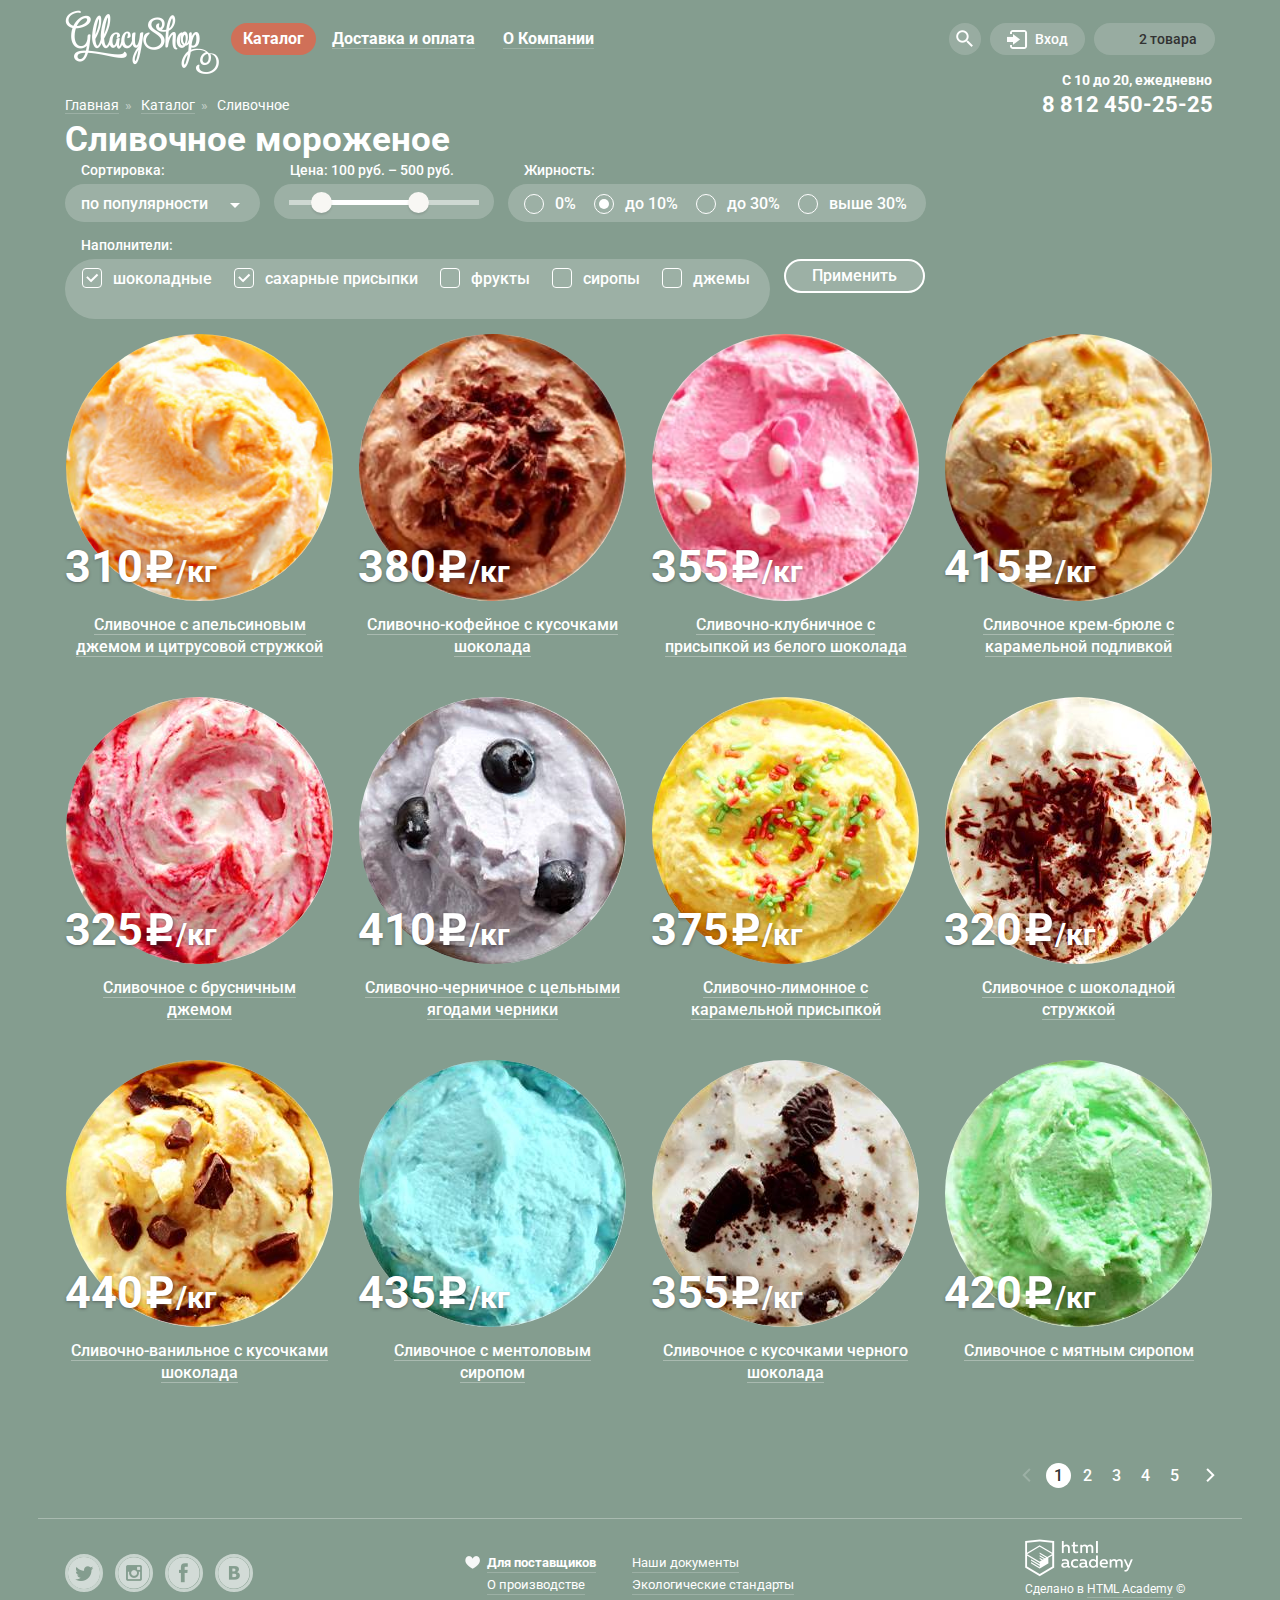
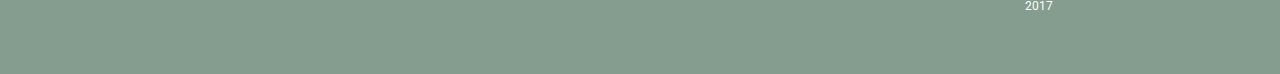
==== commit aa3f760e: "карточки товара + ie" ====
--- a/catalog.html
+++ b/catalog.html
@@ -5,7 +5,7 @@
       <title>Глейси. Каталог товаров</title>
       <link href="https://fonts.googleapis.com/css?family=Roboto:400,500,700&amp;subset=cyrillic" rel="stylesheet">
       <link rel="stylesheet" href="css/normalize.css">
-      <link rel="stylesheet" href="css/style.min.css">
+      <link rel="stylesheet" href="css/style.css">
     </head>
     <body>
       <header class="page-header center clearfix">
@@ -105,7 +105,7 @@
         </header>
 
         <div class="main-sorting">
-          <form class="clearfix" action="#" method="post">
+          <form action="#" method="post">
             <fieldset class="sorting-parameter">
               <legend>Сортировка:</legend>
               <select name="order">
@@ -131,19 +131,19 @@
               <legend>Жирность:</legend>
               <div class="sorting-overlay">
                 <label for="fat-1">
-                  <input type="radio" id="fat-1" name="fat" value="0%"> 0%
+                  <input type="radio" id="fat-1" name="fat" value="0%">0%
                   <span class="radiobtn-indicator"></span>
                 </label>
                 <label for="fat-2">
-                  <input type="radio" id="fat-2" name="fat" value="10%" checked> до 10%
+                  <input type="radio" id="fat-2" name="fat" value="10%" checked>до 10%
                   <span class="radiobtn-indicator"></span>
                 </label>
-                <label for="fat-3"> <!--class="disabled"-->
-                  <input type="radio" id="fat-3" name="fat" value="30%"> до 30% <!--disabled-->
+                <label for="fat-3">
+                  <input type="radio" id="fat-3" name="fat" value="30%">до 30%
                   <span class="radiobtn-indicator"></span>
                 </label>
                 <label for="fat-4">
-                  <input type="radio" id="fat-4" name="fat" value="30%+"> выше 30%
+                  <input type="radio" id="fat-4" name="fat" value="30%+">выше 30%
                   <span class="radiobtn-indicator"></span>
                 </label>
               </div>
@@ -160,8 +160,8 @@
                   <input type="checkbox" name="fill2" checked>сахарные присыпки
                   <span class="checkbox-indicator"></span>
                 </label>
-                <label> <!--class="disabled"-->
-                  <input type="checkbox" name="fill3">фрукты <!--disabled-->
+                <label>
+                  <input type="checkbox" name="fill3">фрукты
                   <span class="checkbox-indicator"></span>
                 </label>
                 <label>
@@ -309,6 +309,6 @@
           </span>
         </address>
 			</footer>
-      <script src="script.js"></script>
+      <script src="js/script.min.js"></script>
     </body>
   </html>
--- a/css/style.css
+++ b/css/style.css
@@ -0,0 +1,2071 @@
+
+body {
+  position: relative;
+  
+  min-width: 1200px;
+  margin: 0;
+  
+  font-weight: 400;
+  font-size: 16px;
+  line-height: 22px;
+  font-family: 'Roboto', 'Arial', sans-serif;  
+  color: #ffffff;
+  background-color: #849d8f;
+}
+
+.clearfix::after {
+  content: '';
+  
+  display: table;
+  clear: both;
+}
+
+.container {
+  background-color: #849d8f;
+  background-repeat: no-repeat;
+  background-position: top center;
+
+  -webkit-transition: background-image 0.5s ease, background-color 0.5s ease;
+          transition: background-image 0.5s ease, background-color 0.5s ease;
+}
+
+.container::before,
+.container::after {
+  content: '';
+
+  visibility: hidden;
+}
+
+.container::before {
+  background-image: url('../img/slider/slide2.png');
+}
+
+.container::after {
+  background-image: url('../img/slider/slide3.png');
+}
+
+.center {
+  width: 1150px;
+  margin: 0 auto;
+  padding: 0 27px;
+}
+
+.page-header {
+  position: relative;
+  
+  min-height: 75px;
+  padding-top: 10px;
+}
+
+.main-navigation {
+  float: left;
+  
+  font-weight: 700;
+  line-height: 18px;
+}
+
+.main-menu {
+  float: left;
+  max-width: 500px;
+}
+
+.header-logo {  
+  float: left;
+  width: 154px;
+  margin-right: 12px;
+}
+
+.main-navigation .main-menu,
+.main-navigation .sub-menu  {
+  margin: 0;
+  padding: 0;
+  
+  list-style: none;
+}
+
+.main-navigation .main-menu {
+  margin-top: 13px;
+}
+
+.main-menu > li {
+  display: inline-block;
+  
+  vertical-align: top;
+}
+
+.main-menu a {
+  display: block;
+  
+  padding: 7px 12px;
+  
+  color: #ffffff;
+  text-decoration: none;
+}
+
+.main-menu_item > a::after{
+  content: '';
+  display: block;
+  height: 1px;
+  
+  background: #ffffff;
+  opacity: 0.2;
+}
+
+.active > a::after {
+  display: none;
+}
+
+.main-menu .main-menu_item {
+  padding-bottom: 5px;
+}
+
+.main-menu .active > a {
+  text-decoration: none;
+  
+  background-color: rgb(208, 112, 88);
+  border-radius: 20px;
+}
+
+.main-menu_item a:hover {
+  color: #333333;
+  
+  background-color: #f7f6f3;
+  border-radius: 20px;
+}
+
+.main-menu_item a:active {
+  color: #333333;
+  
+  background-color: rgba(248, 247, 244, 0.988);
+  -webkit-box-shadow: inset 0px 2px 1px 0px rgba(105, 105, 105, 1);
+          box-shadow: inset 0px 2px 1px 0px rgba(105, 105, 105, 1);
+}
+
+.sub-menu { 
+  position: absolute;
+  top: 60px;
+  left: 185px;
+  z-index: 4;
+  
+  display: none;
+  width: 145px;
+  
+  font-weight: 400;
+  font-size: 14px;
+
+  background-color: #f8f7f4;
+  border-radius: 5px;
+  -webkit-box-shadow: 0px 20px 20px 0px rgba(0, 0, 0, 0.4);
+          box-shadow: 0px 20px 20px 0px rgba(0, 0, 0, 0.4); 
+  overflow: hidden;
+}
+
+.sub-menu_new {
+  position: relative;
+}
+
+.sub-menu_new::after {
+  content: '';
+  position: absolute;
+  top: 38px;
+  right: 10px;
+  left: 7px;
+  
+  display: block;
+  height: 1px;
+  
+  background-color: rgba(209, 208, 206, 0.8);
+}
+
+.sub-menu a {
+  padding: 8px 20px 5px;
+  
+  text-decoration: none;
+  color: #323232;
+}
+
+.sub-menu_new a {
+  padding-bottom: 12px;
+}
+
+.sub-menu_melorin a {
+  padding-bottom: 12px;
+}
+
+.main-menu_catalog:hover .sub-menu {
+  display: block;
+}
+
+.sub-menu .active > a{
+  border-radius: 0;
+  color: #ffffff;
+}
+
+.sub-menu a:hover {
+  color: #323232;
+  
+  background: #fbded7;
+  border-radius: 0;
+  -webkit-box-shadow: none;
+          box-shadow: none;
+}
+
+.sub-menu a:active {
+  color: #323232;
+  
+  background: #f6b5a5;
+}
+
+.btn {
+  display: inline-block;
+  padding: 11px 22px;
+
+  font-weight: 700;
+  font-size: 18px;
+  line-height: 24px;
+  vertical-align: top;
+  color: #ffffff;
+  text-decoration: none;
+  text-shadow: 0 2px 5px rgba(160, 32, 11, 0.76);
+
+  background: #f26843;
+  background: -webkit-gradient(linear, left top, left bottom, from(#f26843), to(#e74a35));
+  background: linear-gradient(to bottom, #f26843 0%, #e74a35 100%);
+  border: 0;
+  border-radius: 100px;
+  -webkit-box-shadow: 0 2px 2px rgba(172, 16, 0, 0.64);
+          box-shadow: 0 2px 2px rgba(172, 16, 0, 0.64);
+  
+  cursor: pointer;
+}
+
+.user-block {  
+  float: right;
+  
+  max-width: 350px;
+  margin-top: 13px;
+  
+  font-weight: 500;
+  font-size: 14px;
+  line-height: 16px;
+}
+
+.user-block ul {
+  margin: 0;
+  padding: 0;
+  
+  list-style: none;
+}
+
+.user-block li {
+  position: relative;
+  
+  display: inline-block;
+  vertical-align: top;
+  margin-left: 6px;
+  padding-bottom: 5px;
+}
+
+.user-block input:not(.btn) {
+  display: block;
+  -webkit-box-sizing: border-box;
+          box-sizing: border-box;
+  width: 100%;
+  height: 45px;
+  padding: 1px 13px;
+  border: 1px solid rgb(211, 211, 210);
+  border-radius: 5px;
+
+  font: inherit;
+  font-weight: 700;
+  font-size: 14px;
+  line-height: 24px;
+}
+
+.user-block input:not(.btn):hover {
+  padding: 0 12px;
+  border-width: 2px;
+  border-color: rgb(154, 154, 154);
+}
+
+.user-block input:focus {
+  outline: none;
+  border-width: 2px;
+  border-color: rgb(46, 136, 228);
+}
+
+.user-block label {
+  position: absolute;
+  top: 7px;
+  
+  display: none;
+  margin-left: 14px;
+  
+  color: #5b9ddf;
+  font-size: 11px;
+  line-height: 13px;
+}
+
+label[for='password'] {
+  top: 70px;
+}
+
+.user-block input:focus + label {
+  display: block;
+  -webkit-transition: scale(0.5) 0.5s ease;
+  transition: scale(0.5) 0.5s ease;
+}
+
+.user-search {
+  margin-left: 0;
+}
+
+.user-search > a,
+.user-enter  > a,
+.user-basket > a {
+  display: block;
+  text-decoration: none;
+  
+  padding: 8px 17px 8px 45px;
+  
+  color: #ffffff;
+  
+  background-color: rgba(234, 234, 234, 0.2);
+  background-image: url('../img/icons/search.png');
+  background-repeat: no-repeat;
+  background-position: 10px 7px;
+  border-radius: 20px;
+}
+
+.user-search a {
+  height: 32px;
+  width: 32px;
+  padding: 0;
+}
+
+.basket-empty a {
+  padding-right: 37px;
+}
+
+.basket-full > a {
+  padding-right: 18px;
+  color: #323232;
+}
+
+.user-search a:hover,
+.user-enter > a:hover,
+.user-basket > a:hover {
+  color: #323232; 
+  
+  background-color: rgba(234, 234, 234, 1);
+  background-repeat: no-repeat;
+}
+
+.user-search a {
+  background-position: 7px 7px;
+}
+
+.user-search a:hover {
+  background-image: url('../img/icons/search1.png');
+  background-position: 7px 7px;
+}
+
+.user-enter > a {
+  background-image: url('../img/icons/enter.png');
+  background-position: 17px 7px;
+}
+
+.user-enter > a:hover {
+  background-image: url('../img/icons/enter1.png');
+  background-position: 17px 7px;
+}
+
+.basket-empty > a {
+  background-image: url('../img/icons/basket.png');
+  background-position: 17px 7px;
+}
+
+.basket-full > a,
+.basket-full > a:hover {
+  background-image: url('../img/icons/basket1.png');
+  background-position: 17px 7px;
+}
+
+.basket-empty> a:hover {
+  background-image: url('../img/icons/basket.png');
+  background-position: 17px 7px;
+}
+
+.user-block form {
+  border-radius: 5px;
+  -webkit-box-shadow: 0px 20px 20px 0px rgba(0, 0, 0, 0.4);
+          box-shadow: 0px 20px 20px 0px rgba(0, 0, 0, 0.4); 
+}
+
+.search {
+  position: absolute;
+  top: 35px;
+  right: 0;
+  z-index: 4;
+  
+  display: none;
+  width: 310px;
+  
+  padding: 20px 15px;
+  
+  background-color: #f8f7f4;
+}
+
+.user-search:hover .search {
+  display: block;
+}
+
+.enter {
+  position: absolute;
+  top: 37px;
+  right: 0;
+  z-index: 4;
+  
+  display: none;
+  width: 242px;
+  height: 174px; 
+  padding: 20px 16px;
+  
+  background-color: #f8f7f4;
+}
+
+.enter input {
+  margin-bottom: 19px;
+}
+
+.enter .enter-help {
+  float: right;
+  width: 120px;
+}
+
+.enter-help a {
+  display: inline-block;
+
+  color: #323232;
+  font-size: 13px;
+  line-height: 22px;
+}
+
+.enter-help a:hover,
+.enter-help a:active {
+  color: #e84d37;
+}
+
+.enter .btn {
+  margin-bottom: 0;
+  padding: 10px 22px;
+  border-radius: 22px;
+}
+
+.user-enter:hover .enter {
+  display: block;
+}
+
+.basket {
+  position: absolute;
+  top: 35px;
+  right: 0;
+  z-index: 4;
+  
+  display: none; 
+  width: 510px;
+  padding: 20px 15px;
+  
+  color: #323232;
+  font-weight: 400;
+  font-size: 13px;
+  line-height: 16px;
+  
+  background-color: rgb(248, 247, 243); 
+  border-radius: 5px;
+  -webkit-box-shadow: 0px 20px 20px 0px rgba(0, 0, 0, 0.4);
+          box-shadow: 0px 20px 20px 0px rgba(0, 0, 0, 0.4); 
+}
+
+.basket table {
+  border-collapse: collapse;
+  margin-bottom: 15px;
+}
+
+td {
+  padding-top: 10px;
+  padding-right: 12px;
+  vertical-align: top;
+}
+
+.basket-delete a {
+  position: relative;
+  display: inline-block;
+  width: 12px;
+  height: 12px;
+}
+
+.basket-delete a::before,
+.basket-delete a::after {
+  content: '';
+  position: absolute;
+  top: -2px;
+  right: 2px;
+
+  display: block;
+  width: 1px;
+  height: 14px;
+
+  -webkit-transform: rotate(45deg);
+
+          transform: rotate(45deg);
+  background-color: #323232;
+}
+
+.basket-delete a::after {
+  -webkit-transform: rotate(-45deg);
+          transform: rotate(-45deg);
+}
+
+.basket-item {
+  height: 55px;
+}
+
+.basket-photo {
+  padding-top: 0;
+  text-align: center;
+}
+
+.basket-name {  
+  width: 220px;
+}
+
+.basket-prise,
+.basket-cost {
+  padding-left: 15px;
+}
+
+.basket a:not(.btn){
+  color: #323232;
+  text-decoration: none;
+}
+
+.basket span{
+  color: #323232;
+  opacity: 0.5;
+}
+
+.basket img  {
+  border-radius: 50%;
+}
+
+.basket .total-order {
+  position: relative;
+  margin-bottom: 15px;
+  
+  font-weight: 700;
+  font-size: 15px;
+  line-height: 18px;
+  text-align: right;
+}
+
+.basket::after {
+  content: '';
+  position: absolute;
+
+  right: 15px;
+  bottom: 112px;
+  left: 15px;
+  
+  display: block;
+  height: 1px;
+  background-color: rgba(210, 209, 205, 1);
+}
+
+.basket .btn {
+  float: right;
+  padding: 10px 15px 12px;
+}
+
+.user-basket:hover .basket {
+  display: block;
+}
+
+
+.header-contacts {
+  position: absolute;
+  top: 69px;
+  right: 30px;
+  z-index: 3;
+
+  width: 170px;
+
+  font-weight: 700;
+  text-align: right;
+}
+
+.header-contacts span {
+  display: inline-block;
+  margin-bottom: 5px;
+  
+  font-size: 14px;
+  line-height: 16px;
+}
+
+.header-contacts a {
+  font-size: 22px;
+  line-height: 24px;
+  text-decoration: none;
+  color: #ffffff;
+  white-space: nowrap;
+}
+
+/* index */
+
+.slider {
+  position: relative; 
+  
+  margin-bottom: 40px;
+  padding-top: 307px;
+  
+  text-align: center;
+  color: #ffffff;
+}
+
+.slide {
+  display: none;
+}
+
+.slider-title {
+  width: 700px;
+  margin: 0 auto;
+  margin-bottom: 30px;
+
+  font-weight: 700;
+  font-size: 60px;
+  line-height: 60px;
+}
+
+.slide .btn  {
+  padding: 10px 40px;
+  
+  font-size: 32px;
+  line-height: 44px;
+}
+
+.btn:hover {
+  background: -webkit-gradient(linear, left top, left bottom, from(#f58669), to(#ec6f5e));
+  background: linear-gradient(to bottom, #f58669 0%, #ec6f5e 100%); 
+  -webkit-box-shadow: 0 2px 2px rgba(172, 16, 0, 1); 
+          box-shadow: 0 2px 2px rgba(172, 16, 0, 1);
+}
+
+.btn:active {
+  background: -webkit-gradient(linear, left top, left bottom, from(#d84732), to(#e1613e));
+  background: linear-gradient(to bottom, #d84732 0%, #e1613e 100%);
+  -webkit-box-shadow: inset 0 2px 2px rgba(172, 16, 0, 1);
+          box-shadow: inset 0 2px 2px rgba(172, 16, 0, 1);
+}
+
+.slider-controls {
+  position: absolute;
+  bottom: 21px;
+  left: 0;
+  z-index: 20;
+
+  font-size: 0;
+}
+
+.slider-controls label {
+  display: inline-block;
+  width: 17px;
+  height: 17px;
+  margin-right: 8px;
+
+  vertical-align: top;
+
+  background-color: transparent;
+  border: 2px solid #ffffff;
+  border-radius: 50%;
+  cursor: pointer;
+}
+
+input[name='toggle'] {
+  display: none;
+}
+
+#btn-1:checked ~ .container #slide1,
+#btn-2:checked ~ .container #slide2,
+#btn-3:checked ~ .container #slide3 {
+  display: block;
+}
+
+#btn-1:checked ~ .container {
+  background-color: #849d8f;
+  background-image: url('../img/slider/slide1.png');
+}
+
+#btn-2:checked ~ .container {
+  background-color: #8996a6;
+  background-image: url('../img/slider/slide2.png');
+}
+
+#btn-3:checked ~ .container {
+  background-color: #9d8b84;
+  background-image: url('../img/slider/slide3.png');
+}
+
+#btn-1:checked ~ .container label[for="btn-1"],
+#btn-2:checked ~ .container label[for="btn-2"],
+#btn-3:checked ~ .container label[for="btn-3"] {
+  background-color: #ffffff;
+}
+
+.slider-controls label:hover {
+  background-color: rgba(255, 255, 255, 0.4);
+}
+
+
+.benefit {
+  margin-bottom: 40px;
+}
+
+.benefit-item {
+  position: relative;
+  
+  float: left;
+  
+  width: 520px;
+  min-height: 195px;
+  padding: 17px 20px;
+  
+  font-weight: 700;
+  font-size: 18px;
+  
+  border-radius: 17px;
+}
+
+.benefit-item h2 {
+  margin: 0;
+  padding-bottom: 15px;
+  font-size: 35px;
+  line-height: 41px;
+}
+
+.benefit-item p {
+  margin: 0;
+  padding-bottom: 44px;
+}
+
+.benefit-item:nth-child(2n) {
+  margin-left: 26px;
+}
+
+.benefit-item .btn {
+  float: right;
+}
+
+.benefit-1 {
+  background: url('../img/benefit1.jpg') no-repeat;
+  background-color: #ad1330;
+}
+
+.benefit-2 {
+  background: url('../img/benefit2.jpg') no-repeat;
+  background-color: #3f261c;
+}
+
+.catalog {
+  display: -webkit-box;
+  display: -ms-flexbox;
+  display: flex;
+  -ms-flex-wrap: wrap;
+      flex-wrap: wrap;
+  -webkit-box-pack: start;
+      -ms-flex-pack: start;
+          justify-content: flex-start;
+}
+
+.catalog-item {
+  position: relative;
+  width: 269px;
+  margin-right: 24px;
+  margin-bottom: 30px;
+  
+  text-align: center;
+}
+
+
+.catalog-item:nth-child(4n) {
+  margin-right: 0;
+}
+
+.hit::before {
+  position: absolute;
+  z-index: 10;
+  content: '';
+  width: 61px;
+  height: 61px;
+  background: url('../img/hit.png');
+  border-radius: 50%;
+}
+
+.catalog-item img {
+  position: relative;
+  z-index: 4;
+  margin-bottom: 7px;
+  border-radius: 50%;
+}
+
+.item-price {
+  position: absolute;
+  z-index: 6;
+  top: 210px;
+  left: 0;
+  
+  font-weight: 700;
+  font-size: 45px;
+  line-height: 45px;
+  text-shadow: 0px 1px 3px rgba(49, 50, 53, 0.5);
+  white-space: pre;
+  background: url('../img/icons/R.png') no-repeat 80px 5px; 
+}
+
+.price-weight {
+  font-size: 30px;
+}
+
+.item-name {
+  min-height: 53px;
+  padding: 0 6px;
+  font-weight: 500;
+}
+
+.item-name span {
+  border-bottom: 1px solid rgba(255, 255, 255, 0.3);
+}
+
+.catalog-item::after { 
+  position: absolute;
+  top: -5px; 
+  left: -12px; 
+  z-index: 2; 
+  content: '';
+  
+  width: 295px;   
+  height: 405px; 
+  
+  background-color: rgb(255, 255, 255);
+  opacity: 0;
+  border-radius: 7px;
+} 
+
+.catalog-item:hover::after {
+  opacity: 0.3;
+}
+
+.catalog-item::hover ~ .item-name span{
+  border-bottom: none;
+}
+
+.catalog-item:hover > .item-name span{
+  border-bottom: none;
+}
+
+.catalog-item .btn {
+  position: absolute;
+  bottom: -45px;
+  left: 35px;
+  z-index: 20;
+  display: none; 
+  padding: 11px 14px;
+  border-radius: 20px;
+}
+
+.catalog-item:hover .btn {
+  display: block;
+}
+
+.about-us {
+  margin-bottom: 40px;
+  padding: 25px 20px;
+  padding-bottom: 23px;
+
+  color: #323232;
+  
+  background: #eaddc1 url('../img/waffle.jpg'); 
+  border-radius: 15px;
+}
+
+.about-us h2 {
+  margin: 0;
+  
+  font-weight: 500;
+  font-size: 24px;
+  line-height: 30px;
+  color: #323232;
+}
+
+.about-us ul {
+  margin: 0;
+  padding: 0;
+  
+  list-style: none;
+}
+
+.about-us li {
+  display: inline-block;
+  vertical-align: top;
+  width: 480px;
+  
+  margin-right: 26px;
+  padding-top: 22px;
+  padding-left: 58px;
+}
+
+.about-us li:nth-child(2n){
+  margin-right: 0;
+}
+
+.about-item {
+  background-repeat: no-repeat;
+  background-position: 0 10px;
+
+}
+
+.about-1 {
+  background-image: url('../img/li1.png');
+}
+
+.about-2 {
+  white-space: pre-wrap;
+  background-image: url('../img/li2.png');
+}
+
+.about-3 {
+  background-image: url('../img/li3.png');
+}
+
+.about-4 {
+  background-image: url('../img/li4.png');
+}
+
+.news {
+  margin-bottom: 40px;
+  
+  font-weight: 500;
+}
+
+.news-item {
+  float: left;
+  width: 520px;
+  min-height: 170px;
+  margin-right: 26px;
+  padding: 25px 20px;
+  padding-top: 23px;
+}
+
+.news-item:nth-child(2n) {
+  margin-right: 0;
+}
+
+.news-item span {
+  font-weight: 500;
+}
+
+.news .blog {
+  color: #323232;
+
+  background-color: #ffffff;
+  background: url('../img/news1.jpg') no-repeat;
+  border-radius: 15px;
+}
+
+.news-title {
+  display: block;
+  width: 295px;
+  margin-top: 3px;
+  color: #323232;
+
+  font-weight: 700;
+  font-size: 24px;
+  line-height: 30px;
+  white-space: pre-wrap;
+}
+
+.news-title:hover,
+.news-title:active {
+  color: #e84d37;
+}
+
+.news .subscription {  
+
+  width: 550px;
+  /* height: 206px; */
+  padding: 6px;
+  color: #5a5a5a;
+
+  background: #f8f7f4;
+  background-image: url('../img/news2.png');
+  border-radius: 15px;
+}
+
+.subscription-content {
+  position: relative;
+  padding-top: 29px;
+  padding-right: 20px;
+  padding-bottom: 34px;
+  padding-left: 22px;
+  background: #f8f7f4;
+  border-radius: 15px;
+}
+
+.subscription-title {
+  margin: 0;
+  margin-bottom: 35px;
+  
+  font-weight: 400;
+  font-size: 16px;
+  line-height: 22px;
+}
+
+.subscription input:not(.btn) {
+  -webkit-box-sizing: border-box;
+          box-sizing: border-box;
+  width: 72%;
+  height: 43px;
+  padding: 1px 13px;
+  
+  font: inherit;
+  font-weight: 700;
+  font-size: 16px;
+  line-height: 24px;
+  
+  border: 1px solid rgb(211, 211, 210);
+  border-radius: 5px;
+}
+
+.subscription input:not(.btn):hover {
+  padding: 0 12px;
+  border-width: 2px;
+  border-color: rgb(154, 154, 154);
+}
+
+.subscription input:focus {
+  outline: none;
+  border-width: 2px;
+  border-color: rgb(46, 136, 228);
+}
+
+.subscription label {
+  position: absolute;
+  bottom: 38%;
+  left: 0;
+  display: none;
+  margin-left: 35px;
+  color: #5b9ddf;
+  font-size: 11px;
+  line-height: 13px;
+}
+
+.subscription input:focus + label {
+  display: block;
+}
+
+
+.subscription .btn {
+  float: right;
+  padding: 10px 18px;
+  font: inherit;
+  font-weight: 700;
+  font-size: 18px;
+}
+
+.map {
+  min-height: 430px;
+  
+  background: url('../img/map.jpg') no-repeat center 0;
+}
+
+.map .center {
+  position: relative;
+}
+
+.contacts {
+  position: absolute;
+  top: 64px;
+  right: 27px;
+  
+  width: 255px;
+  min-height: 255px;
+  padding: 30px 25px 20px 25px;
+  
+  color: #323232;
+  font-weight: 400;
+  font-size: 14px;
+  line-height: 20px;
+  background-color: #fdfefe;
+  border-radius: 15px;
+}
+
+.contacts b {
+  font-size: 18px;
+}
+
+.contacts-adress {
+  width: 230px;
+  margin: 0;
+  margin-bottom: 15px;
+}
+
+.adress-title {
+  display: block;
+  width: 150px;
+  padding-bottom: 2px;
+}
+
+.contacts-adress b {
+  line-height: 24px;
+}
+
+.contacts-phone {
+  margin: 0;
+  margin-bottom: 23px;
+  line-height: 22px;
+}
+
+.phone-title {
+  display: block;
+  width: 175px;
+  padding-bottom: 5px;
+}
+
+.contacts-phone a {
+  display: block;
+  color: #323232;
+  text-decoration: none;
+}
+
+.contacts .btn {
+  padding: 10px 28px;;
+}
+
+/* catalog */
+
+.shop-header {
+  min-height: 65px;
+  margin-top: 12px;
+}
+
+.breadcrumbs ul {
+  margin: 0;
+  padding: 0;
+  
+  list-style: none;
+}
+
+.breadcrumbs li {
+  position: relative;
+  display: inline-block;
+  vertical-align: top;
+
+  padding-right: 18px;
+  
+  font-size: 14px;
+  line-height: 16px;
+}
+
+.breadcrumbs li:last-child {
+  padding-right: 0;
+}
+
+.breadcrumbs li::after { 
+  content: '»';
+  position: absolute;
+  top: 0;
+  right: 5px;
+  opacity: 0.5;
+}
+
+.breadcrumbs a {
+  color: #ffffff;
+  text-decoration: none;
+}
+
+.breadcrumbs a::after {
+  content: '';
+  display: block;
+  height: 1px;
+  background: #ffffff;
+  opacity: 0.2;
+}
+
+.breadcrumbs a:hover,
+.breadcrumbs a:active {
+  color: #ffbc9e;
+}
+
+.breadcrumbs a:hover::after,
+.breadcrumbs a:active::after {
+  background: #ffbc9e;
+}
+
+h1 {
+  margin: 0;
+  margin-bottom: 23px;
+
+  font-size: 35px;
+  line-height: 41px;
+}
+
+.main-sorting {
+  width: 875px; 
+  min-height: 135px;
+  margin-bottom: 22px;
+  
+  font-weight: 500;
+}
+
+.main-sorting fieldset {
+  display: inline-block;
+  
+  height: 60px;
+  margin: 0;
+  margin-right: 10px;
+  margin-bottom: 15px;
+  padding: 0;
+  vertical-align: top;
+ 
+  border: none;
+}
+
+.main-sorting legend {
+  margin-bottom: 6px;
+  margin-left: 16px;
+  font-size: 14px;
+  line-height: 16px;
+}
+
+.main-sorting label {
+  font-size: 16px;
+  line-height: 18px;
+}
+
+.sorting-overlay {
+  padding: 9px 19px;
+  padding-bottom: 7px;
+  background-color: rgba(255, 255, 255, 0.2);
+  border-radius: 30px;
+}
+
+.sorting-parameter {
+  position: relative;
+  width: 195px;
+}
+
+.sorting-parameter select {
+  padding-top: 9px;
+  padding-right: 33px;
+  padding-bottom: 7px;
+  padding-left: 16px;
+  color: #ffffff;
+  background-color: rgba(255, 255, 255, 0.2);
+  font: inherit;
+  border: none;
+  border-radius: 100px;
+  outline: none;
+  -webkit-appearance: none;
+}
+
+
+.sorting-parameter::after {
+  position: absolute;
+  content: '';
+  right: 20px;
+  bottom: 13px;
+  
+  display: block;
+  height: 1px;
+  border: 5px solid #ffffff;
+  border-bottom: none;
+  border-left-color: transparent;
+  border-right-color: transparent;
+}
+
+.sorting-parameter:hover::after {
+  border: 5px solid #323232;
+  border-bottom: none;
+  border-left-color: transparent;
+  border-right-color: transparent;
+}
+
+.sorting-parameter select:hover {
+  color: #323232;
+  background-color: rgba(255, 255, 255, 1);
+}
+
+.sorting-parameter option {
+  color: #000000;
+}
+
+.sorting-price {
+  width: 200px;
+}
+
+.range-controls {
+  position: relative;
+  
+  width: 190px;
+  height: 21px;
+  padding: 7px 15px;
+  border-radius: 50px;
+  background-color: rgba(255, 255, 255, 0.2);
+}
+
+.range-controls .scale {
+  height: 5px;
+  margin-top: 9px;
+  background-color: rgba(255, 255, 255, 0.5);
+}
+
+.range-controls .bar {
+  height: 5px;
+  width: 55%;
+  margin-left: 25px;
+  background-color: rgba(255, 255, 255, 1);
+}
+
+.toggle {
+  position: absolute;
+  top: 8px;
+  left: 0;
+  
+  width: 21px;
+  height: 21px;
+  background-color: rgb(248, 247, 244);
+  -webkit-box-shadow: 0px 2px 2px 0px rgba(0, 0, 0, 0.1);
+          box-shadow: 0px 2px 2px 0px rgba(0, 0, 0, 0.1);
+  border-radius: 50%;
+
+  cursor: pointer;
+}
+
+.toggle-min {
+  left: 37px;
+}
+
+.toggle-max {
+  left: 134px;
+}
+
+.main-sorting .sorting-fat {
+  margin-right: 0;
+}
+
+.sorting-fat label {
+  position: relative;
+  
+  margin-right: 17px;
+  margin-left: 28px;
+  cursor: pointer;
+}
+
+.sorting-fat label:last-child {
+  margin-right: 0;
+}
+
+.radiobtn-indicator {
+  display: inline-block;
+  width: 20px;
+  height: 20px;
+
+  cursor: pointer;
+}
+
+.main-sorting input[type="radio"] + .radiobtn-indicator {
+  position: absolute;
+  top: 0;
+  left: -31px;
+
+  -webkit-box-sizing: border-box;
+
+          box-sizing: border-box;
+  border: 1px solid #ffffff;
+  border-radius: 50%;
+}
+
+.main-sorting input[type="radio"] + .radiobtn-indicator:hover {
+  border: 2px solid #ffffff;
+}
+
+.main-sorting input[type="radio"]:checked + .radiobtn-indicator::before {
+  content: "";
+  position: absolute;
+  top: 4px;
+  left: 4px;
+  
+  width: 10px;
+  height: 10px;
+
+  background-color: #ffffff;
+  border-radius: 50%;
+}
+
+.main-sorting input[type="radio"]:checked + .radiobtn-indicator:hover::before {
+  top: 3px;
+  left: 3px;
+}
+.sorting-fill {
+  width: 705px;
+}
+
+.sorting-fill label {
+  position: relative;
+  margin-right: 20px;
+  margin-left: 29px;
+  cursor: pointer;
+}
+
+.main-sorting input[type="checkbox"],
+.main-sorting input[type="radio"] {
+  display: none;
+}
+
+.checkbox-indicator {
+  display: inline-block;
+  width: 20px;
+  height: 20px;
+
+  cursor: pointer;
+}
+
+.main-sorting input[type="checkbox"] + .checkbox-indicator {
+  position: absolute;
+  top: -1px;
+  left: -31px;
+
+  -webkit-box-sizing: border-box;
+
+          box-sizing: border-box;
+  border: 1px solid #ffffff;
+  border-radius: 4px;
+}
+
+.main-sorting input[type="checkbox"] + .checkbox-indicator:hover {
+  border: 2px solid #ffffff;
+}
+
+
+.main-sorting input[type="checkbox"]:checked + .checkbox-indicator::before,
+.main-sorting input[type="checkbox"]:checked + .checkbox-indicator::after {
+  content: '';
+  position: absolute;
+  top: 8px;
+  left: 6px;
+
+  width: 10px;
+  height: 2px;
+
+  background-color: #ffffff;
+  -webkit-transform: rotate(-45deg);
+          transform: rotate(-45deg);
+}
+
+.main-sorting input[type="checkbox"]:checked + .checkbox-indicator::before {
+  top: 9px;
+  left: 3px;
+
+  width: 6px;
+  
+  -webkit-transform: rotate(45deg);
+  
+          transform: rotate(45deg);
+}
+
+.main-sorting input[type="checkbox"]:checked + .checkbox-indicator:hover::before{
+  top: 8px;
+  left: 2px;
+}
+
+.main-sorting input[type="checkbox"]:checked + .checkbox-indicator:hover::after{
+  top: 7px;
+  left: 5px;
+}
+
+.main-sorting input[type="checkbox"]:disabled + .checkbox-indicator,
+.main-sorting input[type="radio"]:disabled + .radiobtn-indicator {
+  opacity: 0.2;
+  border: 1px solid #ffffff;
+  cursor: default;
+}
+
+.main-sorting input[type="checkbox"]:disabled + .checkbox-indicator:hover::after {
+  top: 8px;
+  left: 2px;
+}
+
+.main-sorting input[type="checkbox"]:disabled + .checkbox-indicator:hover::before {
+  top: 9px;
+  left: 3px;
+}
+
+.main-sorting input[type="radio"]:disabled + .radiobtn-indicator:hover::before {
+  top: 4px;
+  left: 4px;
+}
+
+.disabled {
+  color: rgba(255, 255, 255, 0.2);
+}
+
+.sorting-btn {
+  display: inline-block;
+  margin-top: 22px;
+  padding: 6px 26px;
+
+  font: inherit;
+  font-weight: 500;
+  font-size: 16px;
+  line-height: 18px;
+  vertical-align: top;
+  color: #ffffff;
+  text-decoration: none;
+
+  background: rgba(255, 255, 255, 0.2);
+  border: 2px solid #ffffff;
+  border-radius: 100px;
+  cursor: pointer;
+  
+  outline: none;
+}
+
+.sorting-btn:hover {
+  color: #323232;
+  background: rgba(255, 255, 255, 1);
+}
+
+.sorting-btn:active {
+  color: #323232;
+  background-color: rgb(237, 237, 237);
+  -webkit-box-shadow: inset 0px 2px 1px 0px rgba(105, 105, 105, 0.4);
+          box-shadow: inset 0px 2px 1px 0px rgba(105, 105, 105, 0.4);
+}
+
+.paginator {
+  min-height: 35px;
+  margin: 0;
+  margin-bottom: 20px;
+  padding-top: 40px;
+  list-style: none;
+
+  font-weight: 500;
+  font-size: 16px;
+  line-height: 18px;
+  text-align: right;
+}
+
+.paginator li {
+  display: inline-block;
+  vertical-align: top;
+  text-align: center;
+}
+
+.paginator a {
+  display: block;
+  width: 17px;
+  height: 17px;
+  padding: 4px;
+  color: #ffffff;
+  border-radius: 50%;
+  text-decoration: none;
+}
+
+.paginator a:hover {
+  background-color: rgba(255, 255, 255, 0.2);
+}
+
+.paginator .active > a,
+.paginator a:active {
+  color: #323232;
+  background-color: rgba(255, 255, 255, 1);
+}
+
+.paginator .prev {
+  margin-right: 7px;
+}
+
+.paginator .next {
+  margin-left: 14px;
+}
+
+.paginator .prev > a {
+  padding: 4px 0;
+  background-image: url('../img/icons/prev.png');
+  background-repeat: no-repeat;
+  background-position: center 5px;
+}
+
+.paginator .next > a {
+  width: 10px;
+  padding: 4px 0;
+  background-image: url('../img/icons/next.png');
+  
+  background-repeat: no-repeat;
+  background-position: center 5px;
+}
+
+.paginator .disabled > a {
+  cursor: default;
+  opacity: 0.2;
+}
+
+.paginator .next > a:hover,
+.paginator .prev > a:hover {
+  background-color: rgba(255, 255, 255, 0);
+}
+
+.page-footer {
+  min-height: 65px;
+  padding-top: 20px;
+  padding-bottom: 20px;
+}
+
+.footer-inner { 
+  border-top: 1px solid rgba(255, 255, 255, 0.3);
+}
+
+
+.social {
+  float: left;
+  
+  width: 250px;
+  min-height: 100px;
+  padding-top: 15px;
+  margin-right: 150px;
+}
+
+.social-btn {
+  display: inline-block;
+  vertical-align: middle;
+  width: 32px;
+  height: 32px;
+  margin-right: 8px;
+  border: 3px solid #dae2de;
+  border-radius: 50%;
+  opacity: 0.8;
+}
+
+.social-btn-tw {
+  background: url('../img/icons/tw.png') no-repeat center 0;
+}
+
+.social-btn-ig {
+  background: url('../img/icons/ig.png') no-repeat center 0;
+}
+
+.social-btn-fb {
+  background: url('../img/icons/fb.png') no-repeat center 0;
+}
+
+.social-btn-vk {
+  background: url('../img/icons/vk.png') no-repeat center 0;
+}
+
+.social-btn:hover {
+  opacity: 1;
+}
+
+.social-btn:active {
+  opacity: 0.8;
+  -webkit-box-shadow: inset 0px 2px 1px 0px rgba(136, 136, 136, 1);
+          box-shadow: inset 0px 2px 1px 0px rgba(136, 136, 136, 1);
+  border-color: rgba(218, 226, 222, 0.71);
+}
+
+.extra-info {
+  float: left;
+  
+  width: 500px;
+  min-height: 50px;
+  padding-top: 15px;
+}
+
+.extra-info ul {
+  margin: 0;
+  padding: 0;
+  list-style: none;
+  font-size: 0;
+}
+
+.extra-info li {
+  display: inline-block;
+  vertical-align: top;
+  font-weight: 400;
+  font-size: 13px;
+  line-height: 18px;
+}
+
+.extra-info li:nth-child(odd) {
+  width: 29%;
+}
+
+.extra-info li:nth-child(even) {
+  width: 71%;
+}
+
+.extra-info a {
+  display: inline-block;
+  padding-left: 22px;
+  color: #ffffff;
+  text-decoration: none;
+}
+
+.extra-info .special {
+  background: url('../img/icons/heart.png') no-repeat 0 2px;
+}
+
+.extra-info a::after {
+  content: '';
+  display: block;
+  height: 1px;
+  background: #ffffff;
+  opacity: 0.2;
+}
+
+.extra-info a:hover,
+.extra-info a:active {
+  color: #ffbc9e;
+}
+
+.extra-info a:hover::after,
+.extra-info a:active::after {
+  background: #ffbc9e;
+}
+
+.copyright {
+  float: right;
+  
+  width: 190px;
+  min-height: 70px;
+
+  font-weight: 400;
+  font-size: 12px;
+  line-height: 16px;
+  font-style: normal;
+}
+
+.copyright a {
+  display: inline-block;
+  color: #ffffff;
+  text-decoration: none;
+}
+
+.copyright span {
+  display: block;
+  vertical-align: top;
+  text-align: left;
+}
+
+.copyright .made-by::after {
+  content: '';
+  display: block;
+  height: 1px;
+  background: #ffffff;
+  opacity: 0.2;
+}
+
+.copyright a:hover,
+.copyright a:active {
+  color: #ffbc9e;
+}
+
+.made-by:hover::after,
+.made-by:active::after {
+  background: #ffbc9e;
+}
+
+@-webkit-keyframes bounce {
+  0%   {
+    -webkit-transform: translateY(-2000px);
+            transform: translateY(-2000px);
+  }
+  70%  {
+    -webkit-transform: translateY(30px);
+            transform: translateY(30px);
+  }
+  90%  {
+    -webkit-transform: translateY(-10px);
+            transform: translateY(-10px);
+  }
+  100% {
+    -webkit-transform: translateY(0);
+            transform: translateY(0);
+  }
+}
+
+@keyframes bounce {
+  0%   {
+    -webkit-transform: translateY(-2000px);
+            transform: translateY(-2000px);
+  }
+  70%  {
+    -webkit-transform: translateY(30px);
+            transform: translateY(30px);
+  }
+  90%  {
+    -webkit-transform: translateY(-10px);
+            transform: translateY(-10px);
+  }
+  100% {
+    -webkit-transform: translateY(0);
+            transform: translateY(0);
+  }
+}
+
+@-webkit-keyframes shake {
+  0%, 100% {
+    -webkit-transform: translateX(0);
+            transform: translateX(0);
+  }
+  10%, 30%, 50%, 70%, 90% {
+    -webkit-transform: translateX(-10px);
+            transform: translateX(-10px);
+  }
+  20%, 40%, 60%, 80% {
+    -webkit-transform: translateX(10px);
+            transform: translateX(10px);
+  }
+}
+
+@keyframes shake {
+  0%, 100% {
+    -webkit-transform: translateX(0);
+            transform: translateX(0);
+  }
+  10%, 30%, 50%, 70%, 90% {
+    -webkit-transform: translateX(-10px);
+            transform: translateX(-10px);
+  }
+  20%, 40%, 60%, 80% {
+    -webkit-transform: translateX(10px);
+            transform: translateX(10px);
+  }
+}
+
+.modal-content {
+  position: fixed;
+  top: 30%;
+  left: 50%;
+  z-index: 30;
+
+  display: none;
+
+  width: 430px;
+  height: 400px;
+
+  margin-top: -120px;
+  margin-left: -250px;
+
+  padding: 25px;
+  background-color: #f8f7f4;
+  border-radius: 10px;
+}
+
+.modal-content-show {
+  display: block;
+  -webkit-animation: bounce 0.6s;
+          animation: bounce 0.6s;
+}
+
+.modal-error {
+  -webkit-animation: shake 0.6s;
+          animation: shake 0.6s;
+}
+
+.modal-content-close {
+  position: absolute;
+  top: 15px;
+  right: 15px;
+
+
+  width: 16px;
+  height: 16px;
+
+  font-size: 0;
+
+  border: 0;
+  cursor: pointer;
+  background-color: #f8f7f4;
+}
+
+.modal-content-close::before,
+.modal-content-close::after {
+  content: '';
+  position: absolute;
+  bottom: -3px;
+  left: 7px;
+
+  display: block;
+  width: 2px;
+  height: 22px;
+
+  -webkit-transform: rotate(45deg);
+
+          transform: rotate(45deg);
+  background-color: #323232;
+}
+
+.modal-content-close::after {
+  -webkit-transform: rotate(-45deg);
+          transform: rotate(-45deg);
+}
+
+.feedback {
+  font-weight: 400;
+  font-size: 16px;
+  line-height: 24px;
+  
+}
+
+.feedback span {
+  display: inline-block;
+  margin-bottom: 20px;
+  color: #323232;
+  font-weight: 500;
+  font-size: 24px;
+  line-height: 28px;
+}
+
+.feedback input:not(.btn) {
+  display: block;
+  -webkit-box-sizing: border-box;
+          box-sizing: border-box;
+  width: 62%;
+  height: 43px;
+  margin-bottom: 20px;
+  padding-left: 13px;
+  
+  font: inherit;
+  font-weight: 700;
+  font-size: 16px;
+  line-height: 24px;
+
+  border: 1px solid rgb(211, 211, 210);
+  border-radius: 5px;
+}
+
+.feedback textarea {
+  -webkit-box-sizing: border-box;
+          box-sizing: border-box;
+  width: 415px;
+  height: 145px;
+  margin-bottom: 17px;
+  padding: 0;
+  padding-top: 10px;
+  padding-left: 13px;  
+  font: inherit;
+  font-weight: 700;
+  font-size: 16px;
+  line-height: 24px;
+  border: 1px solid rgb(211, 211, 210);
+  border-radius: 5px;
+}
+
+.feedback input:not(.btn):hover,
+.feedback textarea:not(.btn):hover {
+  padding: 0 12px;
+  border: 2px solid rgb(154, 154, 154);
+}
+
+.feedback textarea:not(.btn):hover {
+  padding-top: 9px;
+}
+
+.feedback input:focus,
+.feedback textarea:focus {
+  outline: none;
+  border-width: 2px;
+  border-color: rgb(46, 136, 228);
+}
+
+.feedback input:focus + label,
+.feedback textarea:focus + label {
+  display: block;
+}
+
+.feedback .btn {
+  float: right;
+}
+
+.modal-overlay {
+  position: fixed;
+  top: 0;
+  left: 0;
+  z-index: 20;
+
+  display: none;
+
+  width: 100%;
+  height: 100%;
+
+  background: rgb(0, 0, 0);
+  opacity: 0.302;
+}
+
+.modal-overlay-show {
+  display: block;
+}
+
+
+.feedback label {
+  position: absolute;
+  top: 60px;
+  left: 39px;
+  display: none;
+  color: #5b9ddf;
+  font-size: 11px;
+  line-height: 13px;
+}
+
+
+label[for='email-3'] {
+  top: 122px;
+}
+
+label[for='text'] {
+  top: 185px;
+}
+
+
+:focus::-webkit-input-placeholder {
+  color: transparent;
+}
+:focus::-moz-placeholder {
+  color: transparent;
+}
+:focus:-moz-placeholder {
+  color: transparent;
+}
+:focus:-ms-input-placeholder {
+  color: transparent;
+}
+
+
+
+::-webkit-input-placeholder {
+  font-weight: 400;
+  line-height: 24px;
+}
+::-moz-placeholder {
+  font-weight: 400;
+  line-height: 24px;
+}
+:focus:-moz-placeholder {
+  font-weight: 400;
+  line-height: 24px;
+}
+:focus:-ms-input-placeholder {
+  font-weight: 400;
+  line-height: 24px;
+}
+
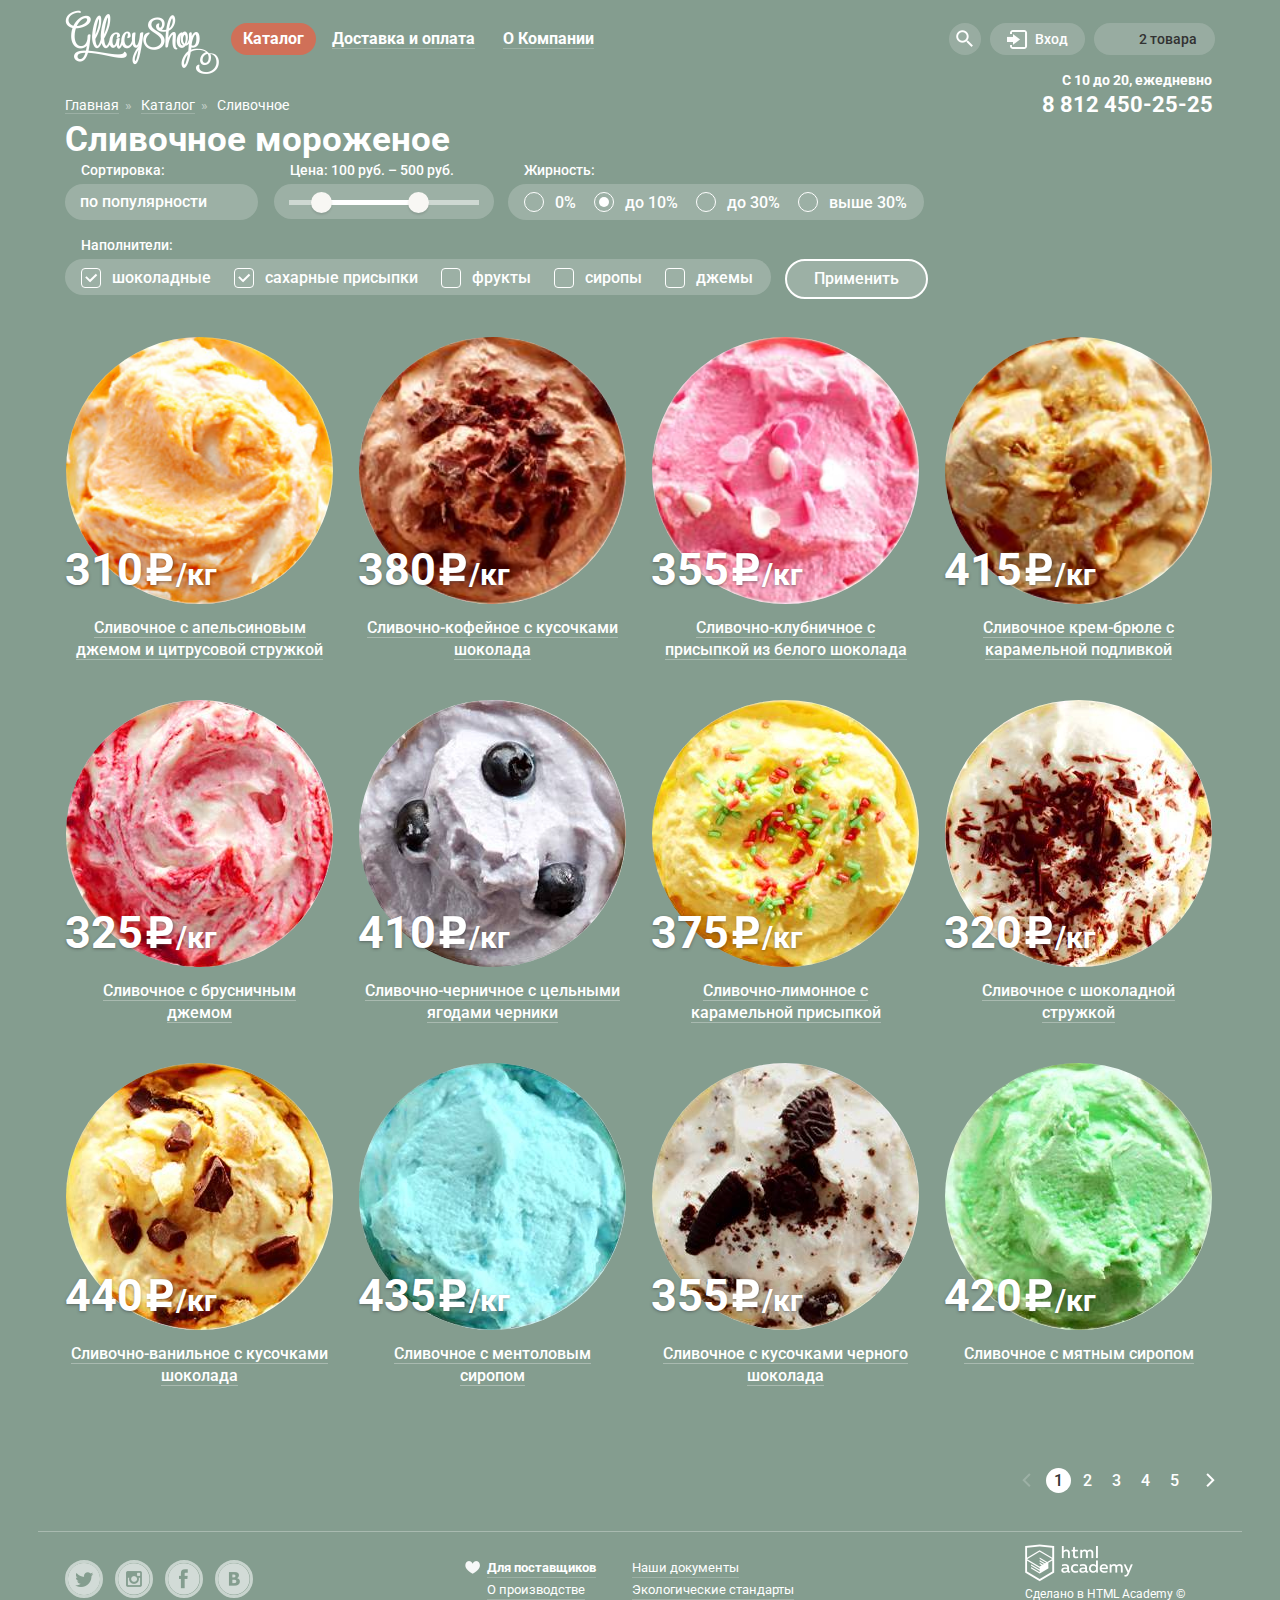
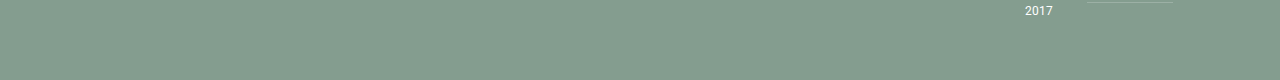
==== commit c4d1232a: "pixel perfect" ====
--- a/catalog.html
+++ b/catalog.html
@@ -5,7 +5,7 @@
       <title>Глейси. Каталог товаров</title>
       <link href="https://fonts.googleapis.com/css?family=Roboto:400,500,700&amp;subset=cyrillic" rel="stylesheet">
       <link rel="stylesheet" href="css/normalize.css">
-      <link rel="stylesheet" href="css/style.css">
+      <link rel="stylesheet" href="css/style.min.css">
     </head>
     <body>
       <header class="page-header center clearfix">
--- a/css/style.min.css
+++ b/css/style.min.css
@@ -0,0 +1 @@
+.container,body{background-color:#849d8f}body{position:relative;min-width:1200px;margin:0;font-weight:400;font-size:16px;line-height:22px;font-family:'Roboto','Arial',sans-serif;color:#fff}.clearfix::after{content:'';display:table;clear:both}.container{background-repeat:no-repeat;background-position:top center;-webkit-transition:background-image .5s ease,background-color .5s ease;transition:background-image .5s ease,background-color .5s ease}.container::after,.container::before{content:'';visibility:hidden}.container::before{background-image:url(../img/slider/slide2.png)}.container::after{background-image:url(../img/slider/slide3.png)}.center{position:relative;width:1150px;margin:0 auto;padding:0 27px}.page-header{position:relative;min-height:75px;padding-top:10px}.main-navigation{float:left;font-weight:700;line-height:18px}.main-menu{float:left;max-width:500px}.header-logo{float:left;width:154px;margin-right:12px}.main-navigation .main-menu{padding:0;list-style:none}.about-us ul,.breadcrumbs ul,.main-navigation .sub-menu,.user-block ul{margin:0;padding:0;list-style:none}.main-navigation .main-menu{margin:13px 0 0}.main-menu>li{display:inline-block;vertical-align:top}.main-menu a{display:block;padding:7px 12px;color:#fff;text-decoration:none}.main-menu_item>a::after{content:'';display:block;height:1px;background:#fff;opacity:.2}.active>a::after,.sub-menu{display:none}.main-menu .main-menu_item{padding-bottom:5px}.main-menu .active>a{text-decoration:none;background-color:#d07058;border-radius:20px}.main-menu_item a:hover{color:#333;background-color:#f7f6f3;border-radius:20px}.main-menu_item a:active{color:#333;background-color:rgba(248,247,244,.988);-webkit-box-shadow:inset 0 2px 1px 0 #696969;box-shadow:inset 0 2px 1px 0 #696969}.sub-menu{position:absolute;top:60px;left:185px;z-index:4;width:145px;font-weight:400;font-size:14px;background-color:#f8f7f4;border-radius:5px;-webkit-box-shadow:0 20px 20px 0 rgba(0,0,0,.4);box-shadow:0 20px 20px 0 rgba(0,0,0,.4);overflow:hidden}.sub-menu_new,.user-block li{position:relative}.sub-menu_new::after{content:'';position:absolute;top:38px;right:10px;left:7px;display:block;height:1px;background-color:rgba(209,208,206,.8)}.sub-menu a{padding:8px 20px 5px;text-decoration:none;color:#323232}.sub-menu_melorin a,.sub-menu_new a{padding-bottom:12px}.catalog-item:hover .btn,.main-menu_catalog:hover .sub-menu,.user-basket:hover .basket,.user-enter:hover .enter,.user-search:hover .search{display:block}.btn,.sub-menu .active>a{border-radius:0;color:#fff}.sub-menu a:hover{color:#323232;background:#fbded7;border-radius:0;-webkit-box-shadow:none;box-shadow:none}.sub-menu a:active{color:#323232;background:#f6b5a5}.btn{display:inline-block;padding:12px 22px;font-weight:700;font-size:18px;line-height:24px;vertical-align:top;text-decoration:none;text-shadow:0 2px 5px rgba(160,32,11,.76);background:#f26843;background:-webkit-gradient(linear,left top, left bottom,from(#f26843),to(#e74a35));background:linear-gradient(to bottom,#f26843 0%,#e74a35 100%);border:0;border-radius:100px;-webkit-box-shadow:0 2px 2px rgba(172,16,0,.64);box-shadow:0 2px 2px rgba(172,16,0,.64);cursor:pointer}.user-block{float:right;max-width:350px;margin-top:13px;font-weight:500;font-size:14px;line-height:16px}.user-block li{display:inline-block;vertical-align:top;margin-left:6px;padding-bottom:5px}.user-block input:not(.btn){display:block;-webkit-box-sizing:border-box;box-sizing:border-box;width:100%;height:45px;padding:1px 13px;border:1px solid #d3d3d2;border-radius:5px;font:inherit;font-weight:700;font-size:14px;line-height:24px}.subscription input:not(.btn):hover,.user-block input:not(.btn):hover{padding:0 12px;border-width:2px;border-color:#9a9a9a}.user-block input:focus{outline:0;border-width:2px;border-color:#2e88e4}.user-block label{position:absolute;top:7px;display:none;margin-left:14px;color:#5b9ddf;font-size:11px;line-height:13px}label[for=password]{top:70px}.user-block input:focus+label{display:block;-webkit-transition:scale(.5) .5s ease;transition:scale(.5) .5s ease}.user-search{margin-left:0}.user-search>a{background-image:url(../img/icons/search.png);background-position:10px 7px}.user-basket>a,.user-enter>a,.user-search>a{display:block;text-decoration:none;padding:8px 17px 8px 45px;color:#fff;background-color:rgba(234,234,234,.2);background-repeat:no-repeat;border-radius:20px}.user-basket>a{background-image:url(../img/icons/search.png);background-position:10px 7px}.user-search a{height:32px;width:32px;padding:0}.basket-empty a{padding-right:37px}.basket-full>a{padding-right:18px;color:#323232}.user-basket>a:hover,.user-enter>a:hover,.user-search a:hover{color:#323232;background-color:#eaeaea;background-repeat:no-repeat}.user-search a,.user-search a:hover{background-position:7px 7px}.user-search a:hover{background-image:url(../img/icons/search1.png)}.user-enter>a{background-image:url(../img/icons/enter.png);background-position:17px 7px}.basket-empty>a,.user-enter>a:hover{background-image:url(../img/icons/enter1.png);background-position:17px 7px}.basket-empty>a{background-image:url(../img/icons/basket.png)}.basket-empty>a:hover,.basket-full>a,.basket-full>a:hover{background-image:url(../img/icons/basket1.png);background-position:17px 7px}.basket-empty>a:hover{background-image:url(../img/icons/basket.png)}.user-block form{border-radius:5px;-webkit-box-shadow:0 20px 20px 0 rgba(0,0,0,.4);box-shadow:0 20px 20px 0 rgba(0,0,0,.4)}.enter,.search{position:absolute;top:35px;right:0;z-index:4;display:none;width:310px;padding:20px 15px;background-color:#f8f7f4}.enter{top:37px;width:242px;height:174px;padding:20px 16px}.enter input{margin-bottom:19px}.enter .enter-help{float:right;width:120px}.basket,.enter-help a{display:inline-block;color:#323232;font-size:13px;line-height:22px}.enter-help a:active,.enter-help a:hover{color:#e84d37}.enter .btn{margin-bottom:0;padding:10px 22px;border-radius:22px}.basket{position:absolute;top:35px;right:0;z-index:4;display:none;width:510px;padding:20px 15px;font-weight:400;line-height:16px;background-color:#f8f7f3;border-radius:5px;-webkit-box-shadow:0 20px 20px 0 rgba(0,0,0,.4);box-shadow:0 20px 20px 0 rgba(0,0,0,.4)}.basket table{border-collapse:collapse;margin-bottom:15px}td{padding-top:10px;padding-right:12px;vertical-align:top}.basket-delete a{position:relative;display:inline-block;width:12px;height:12px}.basket-delete a::after,.basket-delete a::before{content:'';position:absolute;top:-2px;right:2px;display:block;width:1px;height:14px;-webkit-transform:rotate(45deg);transform:rotate(45deg);background-color:#323232}.basket-delete a::after{-webkit-transform:rotate(-45deg);transform:rotate(-45deg)}.basket-item{height:55px}.basket-photo{padding-top:0;text-align:center}.basket-name{width:220px}.basket-cost,.basket-prise{padding-left:15px}.basket a:not(.btn){color:#323232;text-decoration:none}.basket span{color:#323232;opacity:.5}.basket img{border-radius:50%}.basket .total-order{position:relative;margin-bottom:15px;font-weight:700;font-size:15px;line-height:18px;text-align:right}.basket::after{content:'';position:absolute;right:15px;bottom:112px;left:15px;display:block;height:1px;background-color:#d2d1cd}.basket .btn{float:right;padding:10px 15px 12px}.header-contacts{position:absolute;top:69px;right:30px;z-index:3;width:170px;font-weight:700;text-align:right}.header-contacts span{display:inline-block;margin-bottom:5px;font-size:14px;line-height:16px}.header-contacts a{font-size:22px;line-height:24px;text-decoration:none;color:#fff;white-space:nowrap}.slider{position:relative;margin-bottom:40px;padding-top:307px;text-align:center;color:#fff}.slide,input[name=toggle]{display:none}.slider-title{width:700px;margin:0 auto 30px;font-weight:700;font-size:60px;line-height:60px}.slide .btn{padding:10px 40px;font-size:32px;line-height:44px}.btn:hover{background:-webkit-gradient(linear,left top, left bottom,from(#f58669),to(#ec6f5e));background:linear-gradient(to bottom,#f58669 0%,#ec6f5e 100%);-webkit-box-shadow:0 2px 2px #ac1000;box-shadow:0 2px 2px #ac1000}.btn:active{background:-webkit-gradient(linear,left top, left bottom,from(#d84732),to(#e1613e));background:linear-gradient(to bottom,#d84732 0%,#e1613e 100%);-webkit-box-shadow:inset 0 2px 2px #ac1000;box-shadow:inset 0 2px 2px #ac1000}.slider-controls{position:absolute;bottom:21px;left:0;z-index:20;font-size:0}.slider-controls label{display:inline-block;width:17px;height:17px;margin-right:8px;vertical-align:top;background-color:transparent;border:2px solid #fff;border-radius:50%;cursor:pointer}#btn-1:checked~.container #slide1,#btn-2:checked~.container #slide2,#btn-3:checked~.container #slide3{display:block}#btn-1:checked~.container{background-color:#849d8f;background-image:url(../img/slider/slide1.png)}#btn-2:checked~.container{background-color:#8996a6;background-image:url(../img/slider/slide2.png)}#btn-3:checked~.container{background-color:#9d8b84;background-image:url(../img/slider/slide3.png)}#btn-1:checked~.container label[for=btn-1],#btn-2:checked~.container label[for=btn-2],#btn-3:checked~.container label[for=btn-3]{background-color:#fff}.slider-controls label:hover{background-color:rgba(255,255,255,.4)}.benefit{margin-bottom:40px}.benefit-item{position:relative;float:left;width:520px;min-height:195px;padding:17px 20px;font-weight:700;font-size:18px;border-radius:17px}.benefit-item h2{margin:0;padding-bottom:15px;font-size:35px;line-height:41px}.benefit-item p{margin:0;padding-bottom:43px}.benefit-item:nth-child(2n){margin-left:26px}.benefit-item .btn{float:right}.benefit-1{background:url(../img/benefit1.jpg) no-repeat;background-color:#ad1330}.benefit-2{background:url(../img/benefit2.jpg) no-repeat;background-color:#3f261c}.catalog{display:-webkit-box;display:-ms-flexbox;display:flex;-ms-flex-wrap:wrap;flex-wrap:wrap;-webkit-box-pack:start;-ms-flex-pack:start;justify-content:flex-start}.catalog-item{position:relative;width:269px;margin-right:24px;margin-bottom:30px;text-align:center}.about-us li:nth-child(2n),.catalog-item:nth-child(4n){margin-right:0}.hit::before{position:absolute;z-index:10;content:'';width:61px;height:61px;background:url(../img/hit.png);border-radius:50%}.catalog-item img{position:relative;z-index:2;margin-bottom:7px;border-radius:50%}.item-price{position:absolute;z-index:6;top:210px;left:0;font-weight:700;font-size:45px;line-height:45px;text-shadow:0 1px 3px rgba(49,50,53,.5);white-space:pre;background:url(../img/icons/R.png) no-repeat 80px 5px}.price-weight{font-size:30px}.item-name{min-height:53px;padding:0 6px;font-weight:500}.item-name span{border-bottom:1px solid rgba(255,255,255,.3)}.catalog-item::after{position:absolute;top:-5px;left:-12px;z-index:4;content:'';width:295px;height:405px;background-color:#fff;opacity:0;border-radius:7px}.catalog-item:hover::after{opacity:.3}.catalog-item:hover img{z-index:5}.catalog-item::hover~.item-name span{border-bottom:none}.catalog-item:hover>.item-name span{border-bottom:none}.catalog-item .btn{position:absolute;bottom:-45px;left:35px;z-index:20;display:none;padding:11px 14px;border-radius:20px}.about-us{margin-bottom:40px;padding:25px 20px;color:#323232;background:#eaddc1 url(../img/waffle.jpg);border-radius:15px}.about-us h2{margin:0;font-weight:500;font-size:24px;line-height:30px;color:#323232}.about-us li{display:inline-block;vertical-align:top;width:480px;margin-right:23px;padding-top:23px;padding-left:58px}.about-item{background-repeat:no-repeat;background-position:0 10px}.about-1{background-image:url(../img/li1.png)}.about-2{white-space:pre-wrap;background-image:url(../img/li2.png)}.about-3{background-image:url(../img/li3.png)}.about-4{background-image:url(../img/li4.png)}.news{margin-bottom:40px;font-weight:500}.news-item{float:left;width:520px;min-height:170px;margin-right:26px;padding:23px 20px 28px}.news-item:nth-child(2n){margin-right:0}.news-item span{font-weight:500}.news .blog{color:#323232;background-color:#fff;background:url(../img/news1.jpg) no-repeat;border-radius:15px}.news-title{display:block;width:295px;margin-top:6px;color:#323232;font-weight:700;font-size:24px;line-height:30px;white-space:pre-wrap}.news-title:active,.news-title:hover{color:#e84d37}.news .subscription{width:550px;padding:6px;color:#5a5a5a;background:#f8f7f4;background-image:url(../img/news2.png);border-radius:15px}.subscription-content{position:relative;padding:29px 20px 34px 22px;background:#f8f7f4;border-radius:15px}.subscription-title{margin:0 0 38px;font-weight:400;font-size:16px;line-height:22px}.subscription input:not(.btn){-webkit-box-sizing:border-box;box-sizing:border-box;width:72%;height:43px;padding:1px 13px;font:inherit;font-weight:700;font-size:16px;line-height:24px;border:1px solid #d3d3d2;border-radius:5px}.subscription input:focus{outline:0;border-width:2px;border-color:#2e88e4}.subscription label{position:absolute;bottom:38%;left:0;display:none;margin-left:35px;color:#5b9ddf;font-size:11px;line-height:13px}.feedback input:focus+label,.feedback textarea:focus+label,.subscription input:focus+label{display:block}.subscription .btn{float:right;padding:10px 18px;font:inherit;font-weight:700;font-size:18px}.map{height:430px;margin-bottom:8px;background:url(../img/map.jpg) no-repeat center 0}.contacts{position:absolute;bottom:-409px;right:27px;width:255px;min-height:255px;padding:25px 25px 20px;color:#323232;font-weight:400;font-size:14px;line-height:20px;background-color:#fdfefe;border-radius:15px}.contacts b{font-size:18px}.contacts-adress{width:230px;margin:0 0 16px}.adress-title{display:block;width:150px;padding-bottom:2px}.contacts-adress b{line-height:24px}.contacts-phone{margin:0 0 25px;line-height:22px}.phone-title{display:block;width:175px;padding-bottom:5px}.contacts-phone a{display:block;color:#323232;text-decoration:none}.contacts .btn{padding:10px 28px}.shop-header{min-height:65px;margin-top:12px}.breadcrumbs li{position:relative;display:inline-block;vertical-align:top;padding-right:18px;font-size:14px;line-height:16px}.breadcrumbs li:last-child{padding-right:0}.breadcrumbs li::after{content:'»';position:absolute;top:0;right:5px;opacity:.5}.breadcrumbs a{color:#fff;text-decoration:none}.breadcrumbs a::after,.copyright .made-by::after,.extra-info a::after{content:'';display:block;height:1px;background:#fff;opacity:.2}.breadcrumbs a:active,.breadcrumbs a:hover{color:#ffbc9e}.breadcrumbs a:active::after,.breadcrumbs a:hover::after,.extra-info a:active::after,.extra-info a:hover::after,.made-by:active::after,.made-by:hover::after{background:#ffbc9e}h1{margin:0 0 23px;font-size:35px;line-height:41px}.main-sorting{width:875px;min-height:135px;margin-bottom:25px;font-weight:500}.main-sorting fieldset{display:inline-block;margin:0 10px 17px 0;padding:0;vertical-align:top;border:0}.main-sorting legend{margin-bottom:6px;margin-left:16px;font-size:14px;line-height:16px}.main-sorting label{display:inline-block;vertical-align:middle;font-size:16px;line-height:18px}.sorting-overlay,.sorting-parameter select{padding-top:7px;padding-bottom:7px;padding-left:47px;background-color:rgba(255,255,255,.2);border-radius:30px}.sorting-parameter{position:relative;width:195px}.sorting-parameter select{width:193px;padding-left:15px;color:#fff;font:inherit;border:0;border-radius:100px;outline:0;-webkit-appearance:none}.sorting-parameter select:hover{color:#323232;background-color:#fff}.sorting-parameter option{color:#000}.sorting-price{width:200px}.range-controls{position:relative;width:205px;height:21px;padding:7px 0 7px 15px;border-radius:50px;background-color:rgba(255,255,255,.2)}.range-controls .scale{height:5px;margin-top:9px;margin-right:15px;background-color:rgba(255,255,255,.5)}.range-controls .bar{height:5px;width:55%;margin-left:25px;background-color:#fff}.toggle{position:absolute;top:8px;left:0;width:21px;height:21px;background-color:#f8f7f4;-webkit-box-shadow:0 2px 2px 0 rgba(0,0,0,.1);box-shadow:0 2px 2px 0 rgba(0,0,0,.1);border-radius:50%;cursor:pointer}.toggle-min{left:37px}.toggle-max{left:134px}.main-sorting .sorting-fat{margin-right:0}.sorting-fat label{position:relative;margin-right:45px;cursor:pointer}.sorting-fat label:last-child{margin-right:17px}.checkbox-indicator,.radiobtn-indicator{display:inline-block;width:20px;height:20px;cursor:pointer}.main-sorting input[type=radio]+.radiobtn-indicator{position:absolute;top:-2px;left:-31px;-webkit-box-sizing:border-box;box-sizing:border-box;border:1px solid #fff;border-radius:50%}.main-sorting input[type=checkbox]+.checkbox-indicator:hover,.main-sorting input[type=radio]+.radiobtn-indicator:hover{border:2px solid #fff}.main-sorting input[type=radio]:checked+.radiobtn-indicator::before{content:"";position:absolute;top:4px;left:4px;width:10px;height:10px;background-color:#fff;border-radius:50%}.main-sorting input[type=radio]:checked+.radiobtn-indicator:hover::before{top:3px;left:3px}.sorting-fill label{position:relative;margin-right:50px;cursor:pointer}.sorting-fill label:last-child{margin-right:18px}.main-sorting input[type=checkbox],.main-sorting input[type=radio]{display:none}.main-sorting input[type=checkbox]+.checkbox-indicator{position:absolute;top:-1px;left:-31px;-webkit-box-sizing:border-box;box-sizing:border-box;border:1px solid #fff;border-radius:4px}.main-sorting input[type=checkbox]:checked+.checkbox-indicator::before{content:'';position:absolute;height:2px;background-color:#fff}.main-sorting input[type=checkbox]:checked+.checkbox-indicator::after{content:'';position:absolute;top:8px;left:6px;width:10px;height:2px;background-color:#fff;-webkit-transform:rotate(-45deg);transform:rotate(-45deg)}.main-sorting input[type=checkbox]:checked+.checkbox-indicator::before{top:9px;left:3px;width:6px;-webkit-transform:rotate(45deg);transform:rotate(45deg)}.main-sorting input[type=checkbox]:checked+.checkbox-indicator:hover::before{top:8px;left:2px}.main-sorting input[type=checkbox]:checked+.checkbox-indicator:hover::after{top:7px;left:5px}.main-sorting input[type=checkbox]:disabled+.checkbox-indicator,.main-sorting input[type=radio]:disabled+.radiobtn-indicator{opacity:.2;border:1px solid #fff;cursor:default}.main-sorting input[type=checkbox]:disabled+.checkbox-indicator:hover::after{top:8px;left:2px}.main-sorting input[type=checkbox]:disabled+.checkbox-indicator:hover::before{top:9px;left:3px}.main-sorting input[type=radio]:disabled+.radiobtn-indicator:hover::before{top:4px;left:4px}.disabled{color:rgba(255,255,255,.2)}.paginator,.sorting-btn{font-weight:500;font-size:16px;line-height:18px}.sorting-btn{display:inline-block;margin-top:22px;padding:7px 27px;font:inherit;vertical-align:top;color:#fff;text-decoration:none;background:rgba(255,255,255,.2);border:2px solid #fff;border-radius:100px;cursor:pointer;outline:0}.sorting-btn:hover{color:#323232;background:#fff}.sorting-btn:active{color:#323232;background-color:#ededed;-webkit-box-shadow:inset 0 2px 1px 0 rgba(105,105,105,.4);box-shadow:inset 0 2px 1px 0 rgba(105,105,105,.4)}.paginator{min-height:35px;margin:0 0 28px;padding-top:42px;list-style:none;text-align:right}.extra-info li,.paginator li{display:inline-block;vertical-align:top}.paginator li{text-align:center}.paginator a{display:block;width:17px;height:17px;padding:4px;color:#fff;border-radius:50%;text-decoration:none}.paginator a:hover{background-color:rgba(255,255,255,.2)}.paginator .active>a,.paginator a:active{color:#323232;background-color:#fff}.paginator .prev{margin-right:7px}.paginator .next{margin-left:14px}.paginator .next>a,.paginator .prev>a{padding:4px 0;background-image:url(../img/icons/prev.png);background-repeat:no-repeat;background-position:center 5px}.paginator .next>a{width:10px;background-image:url(../img/icons/next.png)}.paginator .disabled>a{cursor:default;opacity:.2}.paginator .next>a:hover,.paginator .prev>a:hover{background-color:transparent}.page-footer{min-height:65px;padding-top:12px;padding-bottom:20px}.footer-inner{border-top:1px solid rgba(255,255,255,.3)}.social{float:left;width:250px;min-height:100px;padding-top:16px;margin-right:150px}.social-btn{display:inline-block;vertical-align:middle;width:32px;height:32px;margin-right:8px;border:3px solid #dae2de;border-radius:50%;opacity:.8}.social-btn-tw{background:url(../img/icons/tw.png) no-repeat center 0}.social-btn-ig{background:url(../img/icons/ig.png) no-repeat center 0}.social-btn-fb{background:url(../img/icons/fb.png) no-repeat center 0}.social-btn-vk{background:url(../img/icons/vk.png) no-repeat center 0}.social-btn:hover{opacity:1}.social-btn:active{opacity:.8;-webkit-box-shadow:inset 0 2px 1px 0 #888;box-shadow:inset 0 2px 1px 0 #888;border-color:rgba(218,226,222,.71)}.extra-info{float:left;width:500px;min-height:50px;padding-top:15px}.extra-info ul{margin:0;padding:0;list-style:none;font-size:0}.extra-info li{font-weight:400;font-size:13px;line-height:18px}.extra-info li:nth-child(odd){width:29%}.extra-info li:nth-child(even){width:71%}.extra-info a{padding-left:22px}.extra-info .special{background:url(../img/icons/heart.png) no-repeat 0 2px}.copyright a:active,.copyright a:hover,.extra-info a:active,.extra-info a:hover{color:#ffbc9e}.copyright{float:right;width:190px;min-height:70px;font-weight:400;font-size:12px;line-height:16px;font-style:normal}.copyright a,.extra-info a{display:inline-block;color:#fff;text-decoration:none}.copyright span{display:block;vertical-align:top;text-align:left}@-webkit-keyframes bounce{0%{-webkit-transform:translateY(-2000px);transform:translateY(-2000px)}70%{-webkit-transform:translateY(30px);transform:translateY(30px)}90%{-webkit-transform:translateY(-10px);transform:translateY(-10px)}to{-webkit-transform:translateY(0);transform:translateY(0)}}@keyframes bounce{0%{-webkit-transform:translateY(-2000px);transform:translateY(-2000px)}70%{-webkit-transform:translateY(30px);transform:translateY(30px)}90%{-webkit-transform:translateY(-10px);transform:translateY(-10px)}to{-webkit-transform:translateY(0);transform:translateY(0)}}@-webkit-keyframes shake{0%,to{-webkit-transform:translateX(0);transform:translateX(0)}10%,30%,50%,70%,90%{-webkit-transform:translateX(-10px);transform:translateX(-10px)}20%,40%,60%,80%{-webkit-transform:translateX(10px);transform:translateX(10px)}}@keyframes shake{0%,to{-webkit-transform:translateX(0);transform:translateX(0)}10%,30%,50%,70%,90%{-webkit-transform:translateX(-10px);transform:translateX(-10px)}20%,40%,60%,80%{-webkit-transform:translateX(10px);transform:translateX(10px)}}.modal-content{position:fixed;top:30%;left:50%;z-index:30;display:none;width:430px;height:400px;margin-top:-120px;margin-left:-250px;padding:25px;background-color:#f8f7f4;border-radius:10px}.modal-content-show{display:block;-webkit-animation:bounce .6s;animation:bounce .6s}.modal-error{-webkit-animation:shake .6s;animation:shake .6s}.modal-content-close{position:absolute;top:15px;right:15px;width:16px;height:16px;font-size:0;border:0;cursor:pointer;background-color:#f8f7f4;outline:0}.modal-content-close::after,.modal-content-close::before{content:'';position:absolute;bottom:-3px;left:7px;display:block;width:2px;height:22px;-webkit-transform:rotate(45deg);transform:rotate(45deg);background-color:#323232}.modal-content-close::after{-webkit-transform:rotate(-45deg);transform:rotate(-45deg)}.feedback{font-weight:400;font-size:16px;line-height:24px}.feedback span{display:inline-block;margin-bottom:20px;color:#323232;font-weight:500;font-size:24px;line-height:28px}.feedback input:not(.btn){display:block;-webkit-box-sizing:border-box;box-sizing:border-box;width:62%;height:43px;margin-bottom:20px;padding-left:13px;font:inherit;font-weight:700;font-size:16px;line-height:24px;border:1px solid #d3d3d2;border-radius:5px}.feedback textarea{-webkit-box-sizing:border-box;box-sizing:border-box;width:415px;height:145px;margin-bottom:17px;padding:10px 0 0 13px;font:inherit;font-weight:700;font-size:16px;line-height:24px;border:1px solid #d3d3d2;border-radius:5px}.feedback input:not(.btn):hover{padding:0 12px;border:2px solid #9a9a9a}.feedback textarea:not(.btn):hover{border:2px solid #9a9a9a;padding:9px 12px 0}.feedback input:focus,.feedback textarea:focus{outline:0;border-width:2px;border-color:#2e88e4}.feedback .btn{float:right}.modal-overlay{position:fixed;top:0;left:0;z-index:20;display:none;width:100%;height:100%;background:#000;opacity:.302}.modal-overlay-show{display:block}.feedback label{position:absolute;top:60px;left:39px;display:none;color:#5b9ddf;font-size:11px;line-height:13px}label[for=email-3]{top:122px}label[for=text]{top:185px}:focus::-webkit-input-placeholder{color:transparent}:focus:-moz-placeholder,:focus::-moz-placeholder{color:transparent}:focus:-ms-input-placeholder{color:transparent}::-webkit-input-placeholder{font-weight:400;line-height:24px}::-moz-placeholder{font-weight:400;line-height:24px}:focus:-moz-placeholder{font-weight:400;line-height:24px}:focus:-ms-input-placeholder{font-weight:400;line-height:24px}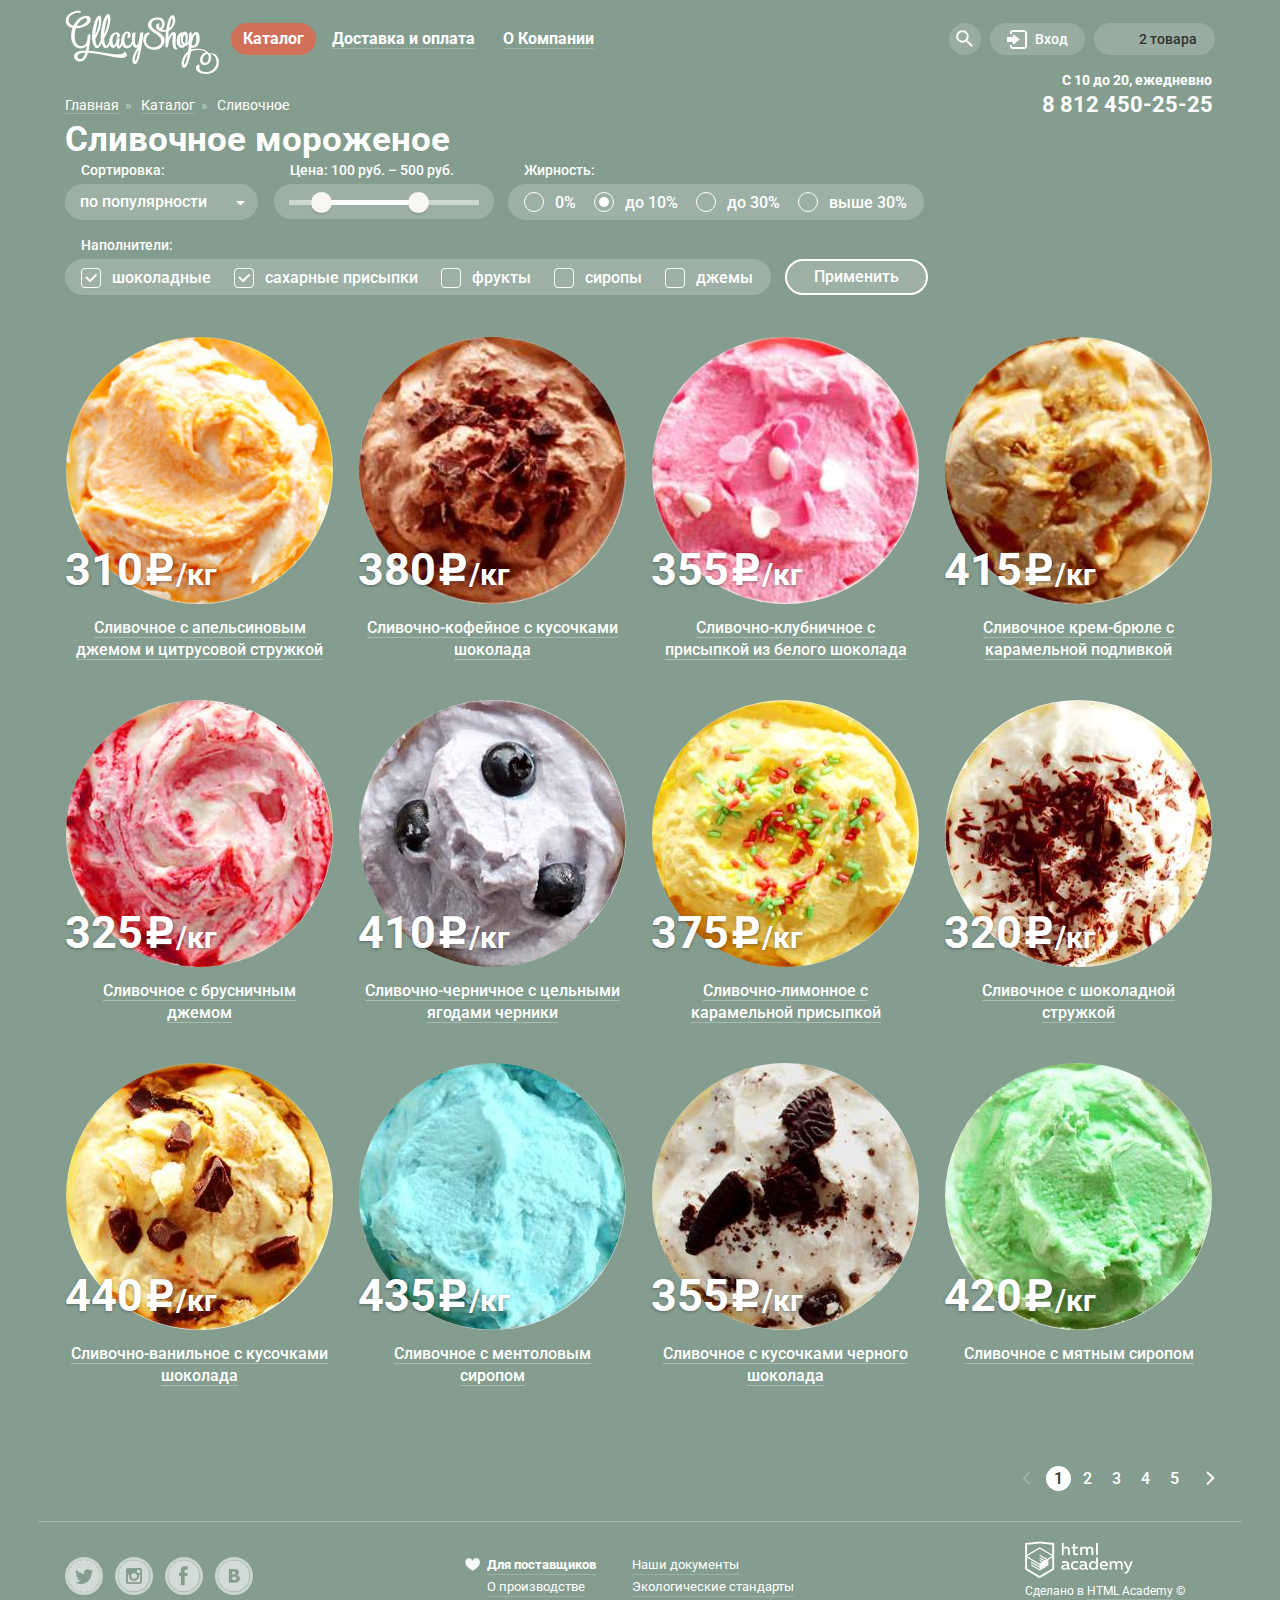
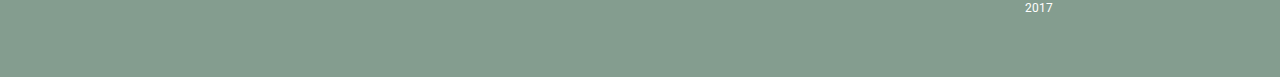
==== commit 9e167087: "tabindex" ====
--- a/catalog.html
+++ b/catalog.html
@@ -1,314 +1,314 @@
-  <!DOCTYPE html>
-  <html lang="ru">
-    <head>
-      <meta charset="utf-8">
-      <title>Глейси. Каталог товаров</title>
-      <link href="https://fonts.googleapis.com/css?family=Roboto:400,500,700&amp;subset=cyrillic" rel="stylesheet">
-      <link rel="stylesheet" href="css/normalize.css">
-      <link rel="stylesheet" href="css/style.min.css">
-    </head>
-    <body>
-      <header class="page-header center clearfix">
-        <nav class="main-navigation clearfix">
-          <div class="header-logo">
-            <a href="index.html" title="GllacyShop">
-              <img src="img/logo.png" width="154" height="64" alt="GllacyShop">
-            </a>
-          </div>
-          <ul class="main-menu">
-            <li class="main-menu_item main-menu_catalog active">
-              <a href="#">Каталог</a>
-              <ul class="sub-menu">
-                <li class="sub-menu_item sub-menu_new"><a href="#"><b>Новинки</b></a></li>
-                <li class="sub-menu_item sub-menu_cream active"><a>Сливочное</a></li>
-                <li class="sub-menu_item"><a href="#">Щербеты</a></li>
-                <li class="sub-menu_item"><a href="#">Фруктовый лёд</a></li>
-                <li class="sub-menu_item sub-menu_melorin"><a href="#">Мелорин</a></li>
-              </ul>
-            </li>
-            <li class="main-menu_item">
-              <a href="#">Доставка и оплата</a>
-            </li>
-            <li class="main-menu_item">
-              <a href="#">О Компании</a>
-            </li>
-          </ul>
-        </nav>
-
-        <div class="user-block">
-          <ul>
-            <li class="user-search">
-              <a href="#" title="Корзина"></a>
-              <form class="search" action="#" method="get">
-                <input type="search" name="search" id="search" placeholder="Что ищем?">
-                <label for="search">Что ищем?</label>
-              </form>
-            </li>
-            <li class="user-enter">
-              <a href="#">Вход</a>
-              <form class="enter" action="#" method="post"> 
-                <input type="email" name="email" autocomplete="on" id="email" placeholder="Электронная почта" required>
-                <label for="email">Электронная почта</label>
-                <input type="password" name="password" id="password" placeholder="Пароль" required>
-                <label for="password">Пароль</label>
-                <input class="btn" type="submit" value="Войти">
-                <div class="enter-help">
-                  <a href="#">Забыли пароль?</a>
-                  <a href="#">Новая регистрация</a>
-                </div>
-              </form>
-            </li>
-            <li class="user-basket basket-full">
-              <a href="#">2 товара</a>
-              <div class="basket">
-                <table>
-                  <tr class="basket-item">
-                    <td class="basket-delete"><a href="#"></a></td> 
-                    <td class="basket-photo"><img src="img/items/item1.jpg" width="34" height="34" alt="Пломбир с апельсиновым джемом"></td>
-                    <td class="basket-name"><a href="#">Пломбир с апельсиновым джемом</a></td>
-                    <td class="basket-prise">1,5 кг x <span>200 руб.</span></td>
-                    <td class="basket-cost">300 руб.</td>  
-                  </tr>
-                  <tr class="basket-item">
-                    <td class="basket-delete"><a href="#"></a></td> 
-                    <td class="basket-photo"><img src="img/items/item3.jpg" width="34" height="34" alt="Клубничный пломбир с присыпкой из белого шоколада"></td>
-                    <td class="basket-name"><a href="#">Клубничный пломбир с присыпкой из белого шоколада</a></td>
-                    <td class="basket-prise">1,5 кг x <span>300 руб.</span></td>
-                    <td class="basket-cost">450 руб.</td>
-                  </tr>
-                </table>
-                <div class="total-order">
-                  Итого: 750 руб.
-                </div>
-                <a class="btn" href="#">Оформить заказ</a>
-              </div>
-            </li>
-          </ul>
-        </div>
-
-        <div class="header-contacts">
-          <span>C 10 до 20, ежедневно</span>
-          <a href="tel:+78124502525">8 812 450-25-25</a>
-        </div>
-      </header>
-
-      <main class="content center">
-        <header class="shop-header">
-          <nav class="breadcrumbs">
-            <ul>
-              <li><a href="index.html">Главная</a></li>
-              <li><a href="#">Каталог</a></li>
-              <li>Сливочное</li>
-            </ul>
-          </nav>
-          <h1>Сливочное мороженое</h1>
-        </header>
-
-        <div class="main-sorting">
-          <form action="#" method="post">
-            <fieldset class="sorting-parameter">
-              <legend>Сортировка:</legend>
-              <select name="order">
-                <option value="popular">по популярности</option>
-                <option value="cheap-first">сначала недорогие</option>
-                <option value="cheap-last">сначала дорогие</option>
-                <option value="fat">по жирности</option>
-              </select>
-            </fieldset>
-
-            <fieldset class="sorting-price">
-              <legend>Цена: 100 руб. – 500 руб.</legend>
-              <div class="range-controls">
-                <div class="scale">
-                  <div class="bar"></div>
-                </div>
-                <div class="toggle toggle-min"></div>
-                <div class="toggle toggle-max"></div>
-              </div>
-            </fieldset>
-
-            <fieldset class="sorting-fat">
-              <legend>Жирность:</legend>
-              <div class="sorting-overlay">
-                <label for="fat-1">
-                  <input type="radio" id="fat-1" name="fat" value="0%">0%
-                  <span class="radiobtn-indicator"></span>
-                </label>
-                <label for="fat-2">
-                  <input type="radio" id="fat-2" name="fat" value="10%" checked>до 10%
-                  <span class="radiobtn-indicator"></span>
-                </label>
-                <label for="fat-3">
-                  <input type="radio" id="fat-3" name="fat" value="30%">до 30%
-                  <span class="radiobtn-indicator"></span>
-                </label>
-                <label for="fat-4">
-                  <input type="radio" id="fat-4" name="fat" value="30%+">выше 30%
-                  <span class="radiobtn-indicator"></span>
-                </label>
-              </div>
-            </fieldset>
-
-            <fieldset class="sorting-fill">
-              <legend>Наполнители:</legend>
-              <div class="sorting-overlay">
-                <label>
-                  <input type="checkbox" name="fill1" checked>шоколадные
-                  <span class="checkbox-indicator"></span>
-                </label>
-                <label>
-                  <input type="checkbox" name="fill2" checked>сахарные присыпки
-                  <span class="checkbox-indicator"></span>
-                </label>
-                <label>
-                  <input type="checkbox" name="fill3">фрукты
-                  <span class="checkbox-indicator"></span>
-                </label>
-                <label>
-                  <input type="checkbox" name="fill4">сиропы
-                  <span class="checkbox-indicator"></span>
-                </label>
-                <label>
-                  <input type="checkbox" name="fill5">джемы
-                  <span class="checkbox-indicator"></span>
-                </label>
-              </div>
-            </fieldset>
-            <input class="sorting-btn" type="submit" value="Применить">
-          </form>
-        </div>
-
-        <section class="catalog">
-          <article class="catalog-item">
-            <img src="img/items/item1.jpg" width="267" height="267" alt="Сливочное с апельсиновым джемом и цитрусовой стружкой">
-            <div class="item-price">310   <span class="price-weight">/кг</span></div>
-            <div class="item-name"><span>Сливочное с апельсиновым джемом и цитрусовой стружкой</span></div>
-            <a class="btn" href="#">Быстрый просмотр</a>
-          </article>
-
-          <article class="catalog-item">
-            <img src="img/items/item2.jpg" width="267" height="267" alt="Сливочно-кофейное с кусочками шоколада">
-            <div class="item-price">380   <span class="price-weight">/кг</span></div>
-            <div class="item-name"><span>Сливочно-кофейное с кусочками шоколада</span></div>
-            <a class="btn" href="#">Быстрый просмотр</a>
-          </article>
-
-           <article class="catalog-item">
-            <img src="img/items/item3.jpg" width="267" height="267" alt="Сливочно-клубничное с присыпкой из белого шоколада">
-            <div class="item-price">355   <span class="price-weight">/кг</span></div>
-            <div class="item-name"><span>Сливочно-клубничное с присыпкой из белого шоколада</span></div>
-            <a class="btn" href="#">Быстрый просмотр</a>
-          </article>
-
-          <article class="catalog-item">
-            <img src="img/items/item4.jpg" width="267" height="267" alt="Сливочное крем-брюле с карамельной подливкой">
-            <div class="item-price">415   <span class="price-weight">/кг</span></div>
-            <div class="item-name"><span>Сливочное крем-брюле с карамельной подливкой</span></div>
-            <a class="btn" href="#">Быстрый просмотр</a>
-          </article>
-
-          <article class="catalog-item">
-            <img src="img/items/item5.jpg" width="267" height="267" alt="Сливочное с брусничным джемом">
-            <div class="item-price">325   <span class="price-weight">/кг</span></div>
-            <div class="item-name"><span>Сливочное с брусничным джемом</span></div>
-            <a class="btn" href="#">Быстрый просмотр</a>
-          </article>
-
-          <article class="catalog-item">
-            <img src="img/items/item6.jpg" width="267" height="267" alt="Сливочно-черничное с цельными ягодами черники">
-            <div class="item-price">410   <span class="price-weight">/кг</span></div>
-            <div class="item-name"><span>Сливочно-черничное с цельными ягодами черники</span></div>
-            <a class="btn" href="#">Быстрый просмотр</a>
-          </article>
-
-          <article class="catalog-item">
-            <img src="img/items/item7.jpg" width="267" height="267" alt="Сливочно-лимонное с карамельной присыпкой">
-            <div class="item-price">375   <span class="price-weight">/кг</span></div>
-            <div class="item-name"><span>Сливочно-лимонное с карамельной присыпкой</span></div>
-            <a class="btn" href="#">Быстрый просмотр</a>
-          </article>
-
-          <article class="catalog-item">
-            <img src="img/items/item8.jpg" width="267" height="267" alt="Сливочное с шоколадной стружкой">
-            <div class="item-price">320   <span class="price-weight">/кг</span></div>
-            <div class="item-name"><span>Сливочное с шоколадной стружкой</span></div>
-            <a class="btn" href="#">Быстрый просмотр</a>
-          </article>
-
-          <article class="catalog-item">
-            <img src="img/items/item9.jpg" width="267" height="267" alt="Сливочно-ванильное с кусочками шоколада">
-            <div class="item-price">440   <span class="price-weight">/кг</span></div>
-            <div class="item-name"><span>Сливочно-ванильное с кусочками шоколада</span></div>
-            <a class="btn" href="#">Быстрый просмотр</a>
-          </article>
-
-          <article class="catalog-item">
-            <img src="img/items/item10.jpg" width="267" height="267" alt="Сливочное с ментоловым сиропом">
-            <div class="item-price">435   <span class="price-weight">/кг</span></div>
-            <div class="item-name"><span>Сливочное с ментоловым сиропом</span></div>
-            <a class="btn" href="#">Быстрый просмотр</a>
-          </article>
-
-          <article class="catalog-item">
-            <img src="img/items/item11.jpg" width="267" height="267" alt="Сливочное с кусочками черного шоколада">
-            <div class="item-price">355   <span class="price-weight">/кг</span></div>
-            <div class="item-name"><span>Сливочное с кусочками черного шоколада</span></div>
-            <a class="btn" href="#">Быстрый просмотр</a>
-          </article>
-
-          <article class="catalog-item">
-            <img src="img/items/item12.jpg" width="267" height="267" alt="Сливочное с мятным сиропом">
-            <div class="item-price">420   <span class="price-weight">/кг</span></div>
-            <div class="item-name"><span>Сливочное с мятным сиропом</span></div>
-            <a class="btn" href="#">Быстрый просмотр</a>
-          </article>
-        </section>
-        
-        <ul class="paginator"> 
-          <li class="prev disabled"><a title="предыдущая страница"></a></li>
-          <li class="active"><a>1</a></li>
-          <li><a href="#">2</a></li>
-          <li><a href="#">3</a></li>
-          <li><a href="#">4</a></li>
-          <li><a href="#">5</a></li>
-          <li class="next"><a href="#" title="следующая страница"></a></li>
-        </ul>
-      </main>
-
-      <footer class="page-footer center clearfix footer-inner">
-        <section class="social">
-          <a class="social-btn social-btn-tw" href="#" title="Мы в Твиттер"></a>
-          <a class="social-btn social-btn-ig" href="#" title="Мы в Инстаграм"></a>
-          <a class="social-btn social-btn-fb" href="#" title="Мы в Фейсбук"></a>
-          <a class="social-btn social-btn-vk" href="#" title="Мы в Вконтакте"></a>
-        </section>
-
-        <section class="extra-info">
-          <ul>
-            <li class="special">
-              <a href="#"><b>Для поставщиков</b></a>
-            </li>
-            <li>
-              <a href="#">Наши документы</a>
-            </li>
-            <li>
-              <a href="#">О производстве</a>
-            </li>
-            <li>
-              <a href="#">Экологические стандарты</a>
-            </li>
-          </ul>
-        </section>
-
-        <address class="copyright">
-          <a href="https://htmlacademy.ru/intensive/htmlcss" title="Переход на страницу HTML Academy">
-            <img src="img/academy_logo.png" width="108" height="38" alt="htmlacademy.ru">
-          </a>
-          <span>
-            Сделано в <a class="made-by" href="https://htmlacademy.ru/intensive/htmlcss" >HTML Academy</a> &#169; 2017
-          </span>
-        </address>
-			</footer>
-      <script src="js/script.min.js"></script>
-    </body>
-  </html>
+  <!DOCTYPE html>
+  <html lang="ru">
+    <head>
+      <meta charset="utf-8">
+      <title>Глейси. Каталог товаров</title>
+      <link href="https://fonts.googleapis.com/css?family=Roboto:400,500,700&amp;subset=cyrillic" rel="stylesheet">
+      <link rel="stylesheet" href="css/normalize.css">
+      <link rel="stylesheet" href="css/style.css">
+    </head>
+    <body>
+      <header class="page-header center clearfix">
+        <nav class="main-navigation clearfix">
+          <div class="header-logo">
+            <a href="index.html" title="GllacyShop">
+              <img src="img/logo.png" width="154" height="64" alt="GllacyShop">
+            </a>
+          </div>
+          <ul class="main-menu">
+            <li class="main-menu_item main-menu_catalog active">
+              <a href="#">Каталог</a>
+              <ul class="sub-menu">
+                <li class="sub-menu_item sub-menu_new"><a href="#"><b>Новинки</b></a></li>
+                <li class="sub-menu_item sub-menu_cream active"><a>Сливочное</a></li>
+                <li class="sub-menu_item"><a href="#">Щербеты</a></li>
+                <li class="sub-menu_item"><a href="#">Фруктовый лёд</a></li>
+                <li class="sub-menu_item sub-menu_melorin"><a href="#">Мелорин</a></li>
+              </ul>
+            </li>
+            <li class="main-menu_item">
+              <a href="#">Доставка и оплата</a>
+            </li>
+            <li class="main-menu_item">
+              <a href="#">О Компании</a>
+            </li>
+          </ul>
+        </nav>
+
+        <div class="user-block">
+          <ul>
+            <li class="user-search">
+              <a href="#" title="Корзина"></a>
+              <form class="search" action="#" method="get">
+                <input type="search" name="search" id="search" placeholder="Что ищем?">
+                <label for="search">Что ищем?</label>
+              </form>
+            </li>
+            <li class="user-enter">
+              <a href="#">Вход</a>
+              <form class="enter" action="#" method="post"> 
+                <input type="email" name="email" autocomplete="on" id="email" placeholder="Электронная почта" required>
+                <label for="email">Электронная почта</label>
+                <input type="password" name="password" id="password" placeholder="Пароль" required>
+                <label for="password">Пароль</label>
+                <input class="btn" type="submit" value="Войти">
+                <div class="enter-help">
+                  <a href="#">Забыли пароль?</a>
+                  <a href="#">Новая регистрация</a>
+                </div>
+              </form>
+            </li>
+            <li class="user-basket basket-full">
+              <a href="#">2 товара</a>
+              <div class="basket">
+                <table>
+                  <tr class="basket-item">
+                    <td class="basket-cell basket-delete"><a href="#"></a></td> 
+                    <td class="basket-cell basket-photo"><img src="img/items/item1.jpg" width="34" height="34" alt="Пломбир с апельсиновым джемом"></td>
+                    <td class="basket-cell basket-name"><a href="#">Пломбир с апельсиновым джемом</a></td>
+                    <td class="basket-cell basket-prise">1,5 кг x <span>200 руб.</span></td>
+                    <td class="basket-cell basket-cost">300 руб.</td>  
+                  </tr>
+                  <tr class="basket-item">
+                    <td class="basket-cell basket-delete"><a href="#"></a></td> 
+                    <td class="basket-cell basket-photo"><img src="img/items/item3.jpg" width="34" height="34" alt="Клубничный пломбир с присыпкой из белого шоколада"></td>
+                    <td class="basket-cell basket-name"><a href="#">Клубничный пломбир с присыпкой из белого шоколада</a></td>
+                    <td class="basket-cell basket-prise">1,5 кг x <span>300 руб.</span></td>
+                    <td class="basket-cell basket-cost">450 руб.</td>
+                  </tr>
+                </table>
+                <div class="total-order">
+                  Итого: 750 руб.
+                </div>
+                <a class="btn" href="#">Оформить заказ</a>
+              </div>
+            </li>
+          </ul>
+        </div>
+
+        <div class="header-contacts">
+          <span>C 10 до 20, ежедневно</span>
+          <a href="tel:+78124502525">8 812 450-25-25</a>
+        </div>
+      </header>
+
+      <main class="content center">
+        <header class="shop-header">
+          <nav class="breadcrumbs">
+            <ul>
+              <li><a href="index.html">Главная</a></li>
+              <li><a href="#">Каталог</a></li>
+              <li>Сливочное</li>
+            </ul>
+          </nav>
+          <h1>Сливочное мороженое</h1>
+        </header>
+
+        <div class="main-sorting">
+          <form action="#" method="post">
+            <fieldset class="sorting-parameter">
+              <legend>Сортировка:</legend>
+              <select name="order">
+                <option value="popular">по популярности</option>
+                <option value="cheap-first">сначала недорогие</option>
+                <option value="cheap-last">сначала дорогие</option>
+                <option value="fat">по жирности</option>
+              </select>
+            </fieldset>
+
+            <fieldset class="sorting-price">
+              <legend>Цена: 100 руб. – 500 руб.</legend>
+              <div class="range-controls">
+                <div class="scale">
+                  <div class="bar"></div>
+                </div>
+                <div class="toggle toggle-min"></div>
+                <div class="toggle toggle-max"></div>
+              </div>
+            </fieldset>
+
+            <fieldset class="sorting-fat">
+              <legend>Жирность:</legend>
+              <div class="sorting-overlay">
+                <label for="fat-1">
+                  <input type="radio" id="fat-1" name="fat" value="0%">0%
+                  <span class="radiobtn-indicator" tabindex="0"></span>
+                </label>
+                <label for="fat-2">
+                  <input type="radio" id="fat-2" name="fat" value="10%" checked>до 10%
+                  <span class="radiobtn-indicator" tabindex="0"></span>
+                </label>
+                <label for="fat-3">
+                  <input type="radio" id="fat-3" name="fat" value="30%">до 30%
+                  <span class="radiobtn-indicator" tabindex="0"></span>
+                </label>
+                <label for="fat-4">
+                  <input type="radio" id="fat-4" name="fat" value="30%+">выше 30%
+                  <span class="radiobtn-indicator" tabindex="0"></span>
+                </label>
+              </div>
+            </fieldset>
+
+            <fieldset class="sorting-fill">
+              <legend>Наполнители:</legend>
+              <div class="sorting-overlay">
+                <label>
+                  <input type="checkbox" name="fill1" checked>шоколадные
+                  <span class="checkbox-indicator" tabindex="0"></span>
+                </label>
+                <label>
+                  <input type="checkbox" name="fill2" checked>сахарные присыпки
+                  <span class="checkbox-indicator" tabindex="0"></span>
+                </label>
+                <label>
+                  <input type="checkbox" name="fill3">фрукты
+                  <span class="checkbox-indicator" tabindex="0"></span>
+                </label>
+                <label>
+                  <input type="checkbox" name="fill4">сиропы
+                  <span class="checkbox-indicator" tabindex="0"></span>
+                </label>
+                <label>
+                  <input type="checkbox" name="fill5">джемы
+                  <span class="checkbox-indicator" tabindex="0"></span>
+                </label>
+              </div>
+            </fieldset>
+            <input class="sorting-btn" type="submit" value="Применить">
+          </form>
+        </div>
+
+        <section class="catalog">
+          <article class="catalog-item">
+            <img src="img/items/item1.jpg" width="267" height="267" alt="Сливочное с апельсиновым джемом и цитрусовой стружкой">
+            <div class="item-price">310   <span class="price-weight">/кг</span></div>
+            <div class="item-name"><span>Сливочное с апельсиновым джемом и цитрусовой стружкой</span></div>
+            <a class="btn" href="#">Быстрый просмотр</a>
+          </article>
+
+          <article class="catalog-item">
+            <img src="img/items/item2.jpg" width="267" height="267" alt="Сливочно-кофейное с кусочками шоколада">
+            <div class="item-price">380   <span class="price-weight">/кг</span></div>
+            <div class="item-name"><span>Сливочно-кофейное с кусочками шоколада</span></div>
+            <a class="btn" href="#">Быстрый просмотр</a>
+          </article>
+
+           <article class="catalog-item">
+            <img src="img/items/item3.jpg" width="267" height="267" alt="Сливочно-клубничное с присыпкой из белого шоколада">
+            <div class="item-price">355   <span class="price-weight">/кг</span></div>
+            <div class="item-name"><span>Сливочно-клубничное с присыпкой из белого шоколада</span></div>
+            <a class="btn" href="#">Быстрый просмотр</a>
+          </article>
+
+          <article class="catalog-item">
+            <img src="img/items/item4.jpg" width="267" height="267" alt="Сливочное крем-брюле с карамельной подливкой">
+            <div class="item-price">415   <span class="price-weight">/кг</span></div>
+            <div class="item-name"><span>Сливочное крем-брюле с карамельной подливкой</span></div>
+            <a class="btn" href="#">Быстрый просмотр</a>
+          </article>
+
+          <article class="catalog-item">
+            <img src="img/items/item5.jpg" width="267" height="267" alt="Сливочное с брусничным джемом">
+            <div class="item-price">325   <span class="price-weight">/кг</span></div>
+            <div class="item-name"><span>Сливочное с брусничным джемом</span></div>
+            <a class="btn" href="#">Быстрый просмотр</a>
+          </article>
+
+          <article class="catalog-item">
+            <img src="img/items/item6.jpg" width="267" height="267" alt="Сливочно-черничное с цельными ягодами черники">
+            <div class="item-price">410   <span class="price-weight">/кг</span></div>
+            <div class="item-name"><span>Сливочно-черничное с цельными ягодами черники</span></div>
+            <a class="btn" href="#">Быстрый просмотр</a>
+          </article>
+
+          <article class="catalog-item">
+            <img src="img/items/item7.jpg" width="267" height="267" alt="Сливочно-лимонное с карамельной присыпкой">
+            <div class="item-price">375   <span class="price-weight">/кг</span></div>
+            <div class="item-name"><span>Сливочно-лимонное с карамельной присыпкой</span></div>
+            <a class="btn" href="#">Быстрый просмотр</a>
+          </article>
+
+          <article class="catalog-item">
+            <img src="img/items/item8.jpg" width="267" height="267" alt="Сливочное с шоколадной стружкой">
+            <div class="item-price">320   <span class="price-weight">/кг</span></div>
+            <div class="item-name"><span>Сливочное с шоколадной стружкой</span></div>
+            <a class="btn" href="#">Быстрый просмотр</a>
+          </article>
+
+          <article class="catalog-item">
+            <img src="img/items/item9.jpg" width="267" height="267" alt="Сливочно-ванильное с кусочками шоколада">
+            <div class="item-price">440   <span class="price-weight">/кг</span></div>
+            <div class="item-name"><span>Сливочно-ванильное с кусочками шоколада</span></div>
+            <a class="btn" href="#">Быстрый просмотр</a>
+          </article>
+
+          <article class="catalog-item">
+            <img src="img/items/item10.jpg" width="267" height="267" alt="Сливочное с ментоловым сиропом">
+            <div class="item-price">435   <span class="price-weight">/кг</span></div>
+            <div class="item-name"><span>Сливочное с ментоловым сиропом</span></div>
+            <a class="btn" href="#">Быстрый просмотр</a>
+          </article>
+
+          <article class="catalog-item">
+            <img src="img/items/item11.jpg" width="267" height="267" alt="Сливочное с кусочками черного шоколада">
+            <div class="item-price">355   <span class="price-weight">/кг</span></div>
+            <div class="item-name"><span>Сливочное с кусочками черного шоколада</span></div>
+            <a class="btn" href="#">Быстрый просмотр</a>
+          </article>
+
+          <article class="catalog-item">
+            <img src="img/items/item12.jpg" width="267" height="267" alt="Сливочное с мятным сиропом">
+            <div class="item-price">420   <span class="price-weight">/кг</span></div>
+            <div class="item-name"><span>Сливочное с мятным сиропом</span></div>
+            <a class="btn" href="#">Быстрый просмотр</a>
+          </article>
+        </section>
+        
+        <ul class="paginator"> 
+          <li class="prev disabled"><a title="предыдущая страница"></a></li>
+          <li class="active"><a>1</a></li>
+          <li><a href="#">2</a></li>
+          <li><a href="#">3</a></li>
+          <li><a href="#">4</a></li>
+          <li><a href="#">5</a></li>
+          <li class="next"><a href="#" title="следующая страница"></a></li>
+        </ul>
+      </main>
+
+      <footer class="page-footer center clearfix footer-inner">
+        <section class="social">
+          <a class="social-btn social-btn-tw" href="#" title="Мы в Твиттер"></a>
+          <a class="social-btn social-btn-ig" href="#" title="Мы в Инстаграм"></a>
+          <a class="social-btn social-btn-fb" href="#" title="Мы в Фейсбук"></a>
+          <a class="social-btn social-btn-vk" href="#" title="Мы в Вконтакте"></a>
+        </section>
+
+        <section class="extra-info">
+          <ul>
+            <li class="special">
+              <a href="#"><b>Для поставщиков</b></a>
+            </li>
+            <li>
+              <a href="#">Наши документы</a>
+            </li>
+            <li>
+              <a href="#">О производстве</a>
+            </li>
+            <li>
+              <a href="#">Экологические стандарты</a>
+            </li>
+          </ul>
+        </section>
+
+        <address class="copyright">
+          <a href="https://htmlacademy.ru/intensive/htmlcss" title="Переход на страницу HTML Academy">
+            <img src="img/academy_logo.png" width="108" height="38" alt="htmlacademy.ru">
+          </a>
+          <span>
+            Сделано в <a class="made-by" href="https://htmlacademy.ru/intensive/htmlcss" >HTML Academy</a> &#169; 2017
+          </span>
+        </address>
+			</footer>
+      <script src="js/script.min.js"></script>
+    </body>
+  </html>
--- a/css/style.css
+++ b/css/style.css
@@ -0,0 +1,2171 @@
+﻿body {
+  position: relative;
+  
+  min-width: 1200px;
+  margin: 0;
+  
+  font-weight: 400;
+  font-size: 16px;
+  line-height: 22px;
+  font-family: 'Roboto', 'Arial', sans-serif;  
+  color: #ffffff;
+  background-color: #849d8f;
+}
+
+.clearfix::after {
+  content: '';
+  
+  display: table;
+  clear: both;
+}
+
+.container {
+  background-color: #849d8f;
+  background-repeat: no-repeat;
+  background-position: top center;
+
+  -webkit-transition: background-image 0.5s ease, background-color 0.5s ease;
+          transition: background-image 0.5s ease, background-color 0.5s ease;
+}
+
+.container::before,
+.container::after {
+  content: '';
+
+  visibility: hidden;
+}
+
+.container::before {
+  background-image: url('../img/slider/slide2.png');
+}
+
+.container::after {
+  background-image: url('../img/slider/slide3.png');
+}
+
+.center {
+  position: relative;
+  width: 1150px;
+  margin: 0 auto;
+  padding: 0 27px;
+}
+
+.page-header {
+  position: relative;
+  
+  min-height: 75px;
+  padding-top: 10px;
+}
+
+.main-navigation {
+  float: left;
+  
+  font-weight: 700;
+  line-height: 18px;
+}
+
+.main-menu {
+  float: left;
+  max-width: 500px;
+}
+
+.header-logo {  
+  float: left;
+  width: 154px;
+  margin-right: 12px;
+}
+
+.main-navigation .main-menu,
+.main-navigation .sub-menu  {
+  margin: 0;
+  padding: 0;
+  
+  list-style: none;
+}
+
+.main-navigation .main-menu {
+  margin-top: 13px;
+}
+
+.main-menu > li {
+  display: inline-block;
+  vertical-align: top;
+}
+
+.main-menu a {
+  display: block;
+  
+  padding: 7px 12px;
+  
+  color: #ffffff;
+  text-decoration: none;
+}
+
+.main-menu_item > a::after{
+  content: '';
+  display: block;
+  height: 1px;
+  
+  background: #ffffff;
+  opacity: 0.2;
+}
+
+.active > a::after {
+  display: none;
+}
+
+.main-menu .main-menu_item {
+  padding-bottom: 5px;
+}
+
+.main-menu .active > a {
+  text-decoration: none;
+  
+  background-color: rgb(208, 112, 88);
+  border-radius: 20px;
+}
+
+.main-menu_item a:hover {
+  color: #333333;
+  
+  background-color: #f7f6f3;
+  border-radius: 20px;
+}
+
+.main-menu_item a:active {
+  color: #333333;
+  
+  background-color: rgba(248, 247, 244, 0.988);
+  -webkit-box-shadow: inset 0px 2px 1px 0px rgba(105, 105, 105, 1);
+          box-shadow: inset 0px 2px 1px 0px rgba(105, 105, 105, 1);
+}
+
+.sub-menu { 
+  position: absolute;
+  top: 60px;
+  left: 185px;
+  z-index: 4;
+  
+  display: none;
+  width: 145px;
+  
+  font-weight: 400;
+  font-size: 14px;
+
+  background-color: #f8f7f4;
+  border-radius: 5px;
+  -webkit-box-shadow: 0px 20px 20px 0px rgba(0, 0, 0, 0.4);
+          box-shadow: 0px 20px 20px 0px rgba(0, 0, 0, 0.4); 
+  overflow: hidden;
+}
+
+.sub-menu_new {
+  position: relative;
+}
+
+.sub-menu_new::after {
+  content: '';
+  position: absolute;
+  top: 38px;
+  right: 10px;
+  left: 7px;
+  
+  display: block;
+  height: 1px;
+  
+  background-color: rgba(209, 208, 206, 0.8);
+}
+
+.sub-menu a {
+  padding: 8px 20px 5px;
+  
+  text-decoration: none;
+  color: #323232;
+}
+
+.sub-menu_new a {
+  padding-bottom: 12px;
+}
+
+.sub-menu_melorin a {
+  padding-bottom: 12px;
+}
+
+.main-menu_catalog:hover .sub-menu {
+  display: block;
+}
+
+.sub-menu .active > a{
+  border-radius: 0;
+  color: #ffffff;
+}
+
+.sub-menu a:hover {
+  color: #323232;
+  
+  background: #fbded7;
+  border-radius: 0;
+  -webkit-box-shadow: none;
+          box-shadow: none;
+}
+
+.sub-menu a:active {
+  color: #323232;
+  
+  background: #f6b5a5;
+}
+
+.btn {
+  display: inline-block;
+  vertical-align: top;
+  padding: 12px 22px;
+
+  font-weight: 700;
+  font-size: 18px;
+  line-height: 24px;
+  color: #ffffff;
+  text-decoration: none;
+  text-shadow: 0 2px 5px rgba(160, 32, 11, 0.76);
+
+  background: #f26843;
+  background: -webkit-gradient(linear, left top, left bottom, from(#f26843), to(#e74a35));
+  background: linear-gradient(to bottom, #f26843 0%, #e74a35 100%);
+  border: 0;
+  border-radius: 100px;
+  -webkit-box-shadow: 0 2px 2px rgba(172, 16, 0, 0.64);
+          box-shadow: 0 2px 2px rgba(172, 16, 0, 0.64);
+  
+  cursor: pointer;
+}
+
+.user-block {  
+  float: right;
+  
+  max-width: 350px;
+  margin-top: 13px;
+  
+  font-weight: 500;
+  font-size: 14px;
+  line-height: 16px;
+}
+
+.user-block ul {
+  margin: 0;
+  padding: 0;
+  
+  list-style: none;
+}
+
+.user-block li {
+  position: relative;
+  
+  display: inline-block;
+  vertical-align: top;
+  margin-left: 6px;
+  padding-bottom: 5px;
+}
+
+.user-block input:not(.btn) {
+  display: block;
+  -webkit-box-sizing: border-box;
+          box-sizing: border-box;
+  width: 100%;
+  height: 45px;
+  padding: 9px 13px;
+  border: 1px solid rgb(211, 211, 210);
+  border-radius: 5px;
+
+  font: inherit;
+  font-weight: 700;
+  font-size: 14px;
+  line-height: 24px;
+}
+
+.user-block input:not(.btn):hover {
+  padding: 8px 12px;
+  border-width: 2px;
+  border-color: rgb(154, 154, 154);
+}
+
+.user-block input:focus {
+  outline: none;
+  border-width: 2px;
+  border-color: rgb(46, 136, 228);
+}
+
+.user-block label {
+  position: absolute;
+  top: 7px;
+  
+  display: none;
+  margin-left: 14px;
+  
+  color: #5b9ddf;
+  font-size: 11px;
+  line-height: 13px;
+}
+
+label[for='password'] {
+  top: 70px;
+}
+
+.user-block input:focus + label {
+  display: block;
+  -webkit-transition: scale(0.5) 0.5s ease;
+  transition: scale(0.5) 0.5s ease;
+}
+
+.user-search {
+  margin-left: 0;
+}
+
+.user-search > a,
+.user-enter  > a,
+.user-basket > a {
+  display: block;
+  text-decoration: none;
+  
+  padding: 8px 17px 8px 45px;
+  
+  color: #ffffff;
+  
+  background-color: rgba(234, 234, 234, 0.2);
+  background-image: url('../img/icons/search.png');
+  background-repeat: no-repeat;
+  background-position: 10px 7px;
+  border-radius: 20px;
+}
+
+.user-search a {
+  height: 32px;
+  width: 32px;
+  padding: 0;
+}
+
+.basket-empty a {
+  padding-right: 37px;
+}
+
+.basket-full > a {
+  padding-right: 18px;
+  color: #323232;
+}
+
+.user-search a:hover,
+.user-enter > a:hover,
+.user-basket > a:hover {
+  color: #323232; 
+  
+  background-color: rgba(234, 234, 234, 1);
+  background-repeat: no-repeat;
+}
+
+.user-search a {
+  background-position: 7px 7px;
+}
+
+.user-search a:hover {
+  background-image: url('../img/icons/search1.png');
+  background-position: 7px 7px;
+}
+
+.user-enter > a {
+  background-image: url('../img/icons/enter.png');
+  background-position: 17px 7px;
+}
+
+.user-enter > a:hover {
+  background-image: url('../img/icons/enter1.png');
+  background-position: 17px 7px;
+}
+
+.basket-empty > a {
+  background-image: url('../img/icons/basket.png');
+  background-position: 17px 7px;
+}
+
+.basket-full > a,
+.basket-full > a:hover {
+  background-image: url('../img/icons/basket1.png');
+  background-position: 17px 7px;
+}
+
+.basket-empty> a:hover {
+  background-image: url('../img/icons/basket.png');
+  background-position: 17px 7px;
+}
+
+.user-block form {
+  border-radius: 5px;
+  -webkit-box-shadow: 0px 20px 20px 0px rgba(0, 0, 0, 0.4);
+          box-shadow: 0px 20px 20px 0px rgba(0, 0, 0, 0.4); 
+}
+
+.search {
+  position: absolute;
+  top: 35px;
+  right: 0;
+  z-index: 4;
+  
+  display: none;
+  width: 310px;
+  
+  padding: 20px 15px;
+  
+  background-color: #f8f7f4;
+}
+
+.user-search:hover .search {
+  display: block;
+}
+
+.enter {
+  position: absolute;
+  top: 37px;
+  right: 0;
+  z-index: 4;
+  
+  display: none;
+  width: 242px;
+  height: 174px; 
+  padding: 20px 16px;
+  
+  background-color: #f8f7f4;
+}
+
+.enter input {
+  margin-bottom: 19px;
+}
+
+.enter .enter-help {
+  float: right;
+  width: 120px;
+}
+
+.enter-help a {
+  display: inline-block;
+  vertical-align: top;
+
+  color: #323232;
+  font-size: 13px;
+  line-height: 22px;
+}
+
+.enter-help a:hover,
+.enter-help a:active {
+  color: #e84d37;
+}
+
+.enter .btn {
+  margin-bottom: 0;
+  padding: 10px 22px;
+  border-radius: 22px;
+}
+
+.user-enter:hover .enter {
+  display: block;
+}
+
+.basket {
+  position: absolute;
+  top: 35px;
+  right: 0;
+  z-index: 4;
+  
+  display: none; 
+  width: 510px;
+  padding: 20px 15px;
+  
+  color: #323232;
+  font-weight: 400;
+  font-size: 13px;
+  line-height: 16px;
+  
+  background-color: rgb(248, 247, 243); 
+  border-radius: 5px;
+  -webkit-box-shadow: 0px 20px 20px 0px rgba(0, 0, 0, 0.4);
+          box-shadow: 0px 20px 20px 0px rgba(0, 0, 0, 0.4); 
+}
+
+.basket table {
+  border-collapse: collapse;
+  margin-bottom: 15px;
+}
+
+td {
+  padding-top: 10px;
+  padding-right: 12px;
+  vertical-align: top;
+}
+
+.basket-delete a {
+  position: relative;
+  display: inline-block;
+  vertical-align: top;
+  width: 12px;
+  height: 12px;
+}
+
+.basket-delete a::before,
+.basket-delete a::after {
+  content: '';
+  position: absolute;
+  top: -2px;
+  right: 2px;
+
+  display: block;
+  width: 1px;
+  height: 14px;
+
+  -webkit-transform: rotate(45deg);
+
+          transform: rotate(45deg);
+  background-color: #323232;
+}
+
+.basket-delete a::after {
+  -webkit-transform: rotate(-45deg);
+          transform: rotate(-45deg);
+}
+
+.basket-item {
+  height: 55px;
+}
+
+.basket-photo {
+  padding-top: 0;
+  vertical-align: top;
+}
+
+.basket-name {  
+  width: 220px;
+}
+
+.basket-prise,
+.basket-cost {
+  padding-left: 15px;
+}
+
+.basket a:not(.btn) {
+  color: #323232;
+  text-decoration: none;
+}
+
+.basket span {
+  color: #323232;
+  opacity: 0.5;
+}
+
+.basket img  {
+  border-radius: 50%;
+}
+
+.basket .total-order {
+  position: relative;
+  margin-bottom: 15px;
+  
+  font-weight: 700;
+  font-size: 15px;
+  line-height: 18px;
+  text-align: right;
+}
+
+.basket::after {
+  content: '';
+  position: absolute;
+
+  right: 15px;
+  bottom: 112px;
+  left: 15px;
+  
+  display: block;
+  height: 1px;
+  background-color: rgba(210, 209, 205, 1);
+}
+
+.basket .btn {
+  float: right;
+  padding: 10px 15px 12px;
+}
+
+.user-basket:hover .basket {
+  display: block;
+}
+
+
+.header-contacts {
+  position: absolute;
+  top: 71px;
+  right: 30px;
+  z-index: 3;
+
+  width: 170px;
+
+  font-weight: 700;
+  text-align: right;
+}
+
+.header-contacts span {
+  display: inline-block;
+  vertical-align: middle;
+  margin-bottom: 5px;
+  
+  font-size: 14px;
+  line-height: 16px;
+}
+
+.header-contacts a {
+  font-size: 22px;
+  line-height: 24px;
+  text-decoration: none;
+  color: #ffffff;
+  white-space: nowrap;
+}
+.slider {
+  position: relative; 
+  
+  margin-bottom: 40px;
+  padding-top: 307px;
+  
+  text-align: center;
+  color: #ffffff;
+}
+
+.slide {
+  display: none;
+}
+
+.slider-title {
+  width: 700px;
+  margin: 0 auto;
+  margin-bottom: 30px;
+
+  font-weight: 700;
+  font-size: 60px;
+  line-height: 60px;
+}
+
+.slide .btn  {
+  padding: 10px 40px;
+  
+  font-size: 32px;
+  line-height: 44px;
+}
+
+.btn:hover {
+  background: -webkit-gradient(linear, left top, left bottom, from(#f58669), to(#ec6f5e));
+  background: linear-gradient(to bottom, #f58669 0%, #ec6f5e 100%); 
+  -webkit-box-shadow: 0 2px 2px rgba(172, 16, 0, 1); 
+          box-shadow: 0 2px 2px rgba(172, 16, 0, 1);
+}
+
+.btn:active {
+  background: -webkit-gradient(linear, left top, left bottom, from(#d84732), to(#e1613e));
+  background: linear-gradient(to bottom, #d84732 0%, #e1613e 100%);
+  -webkit-box-shadow: inset 0 2px 2px rgba(172, 16, 0, 1);
+          box-shadow: inset 0 2px 2px rgba(172, 16, 0, 1);
+}
+
+.slider-controls {
+  position: absolute;
+  bottom: 21px;
+  left: 0;
+  z-index: 20;
+
+  font-size: 0;
+}
+
+.slider-controls label {
+  display: inline-block;
+  vertical-align: top;
+
+  width: 17px;
+  height: 17px;
+  margin-right: 8px;
+
+
+  background-color: transparent;
+  border: 2px solid #ffffff;
+  border-radius: 50%;
+  cursor: pointer;
+}
+
+input[name='toggle'] {
+  display: none;
+}
+
+#btn-1:checked ~ .container #slide1,
+#btn-2:checked ~ .container #slide2,
+#btn-3:checked ~ .container #slide3 {
+  display: block;
+}
+
+#btn-1:checked ~ .container {
+  background-color: #849d8f;
+  background-image: url('../img/slider/slide1.png');
+}
+
+#btn-2:checked ~ .container {
+  background-color: #8996a6;
+  background-image: url('../img/slider/slide2.png');
+}
+
+#btn-3:checked ~ .container {
+  background-color: #9d8b84;
+  background-image: url('../img/slider/slide3.png');
+}
+
+#btn-1:checked ~ .container label[for='btn-1'],
+#btn-2:checked ~ .container label[for='btn-2'],
+#btn-3:checked ~ .container label[for='btn-3'] {
+  background-color: #ffffff;
+}
+
+.slider-controls label:hover {
+  background-color: rgba(255, 255, 255, 0.4);
+}
+
+
+.benefit {
+  margin-bottom: 40px;
+}
+
+.benefit-item {
+  position: relative;
+  
+  float: left;
+  
+  width: 520px;
+  min-height: 195px;
+  padding: 17px 20px;
+  
+  font-weight: 700;
+  font-size: 18px;
+  
+  border-radius: 17px;
+}
+
+.benefit-item h2 {
+  margin: 0;
+  padding-bottom: 15px;
+  font-size: 35px;
+  line-height: 41px;
+}
+
+.benefit-item p {
+  margin: 0;
+  padding-bottom: 43px;
+}
+
+.benefit-item:nth-child(2n) {
+  margin-left: 26px;
+}
+
+.benefit-item .btn {
+  float: right;
+}
+
+.benefit-1 {
+  background: url('../img/benefit1.jpg') no-repeat;
+  background-size: cover;
+  background-color: #ad1330;
+}
+
+.benefit-2 {
+  background: url('../img/benefit2.jpg') no-repeat;
+  background-size: cover;
+  background-color: #3f261c;
+}
+
+.catalog {
+  display: -webkit-box;
+  display: -ms-flexbox;
+  display: flex;
+  -ms-flex-wrap: wrap;
+      flex-wrap: wrap;
+  -webkit-box-pack: start;
+      -ms-flex-pack: start;
+          justify-content: flex-start;
+}
+
+.catalog-item {
+  position: relative;
+  width: 269px;
+  margin-right: 24px;
+  margin-bottom: 30px;
+  
+  text-align: center;
+}
+
+
+.catalog-item:nth-child(4n) {
+  margin-right: 0;
+}
+
+.hit::before {
+  position: absolute;
+  z-index: 10;
+  content: '';
+  width: 61px;
+  height: 61px;
+  background: url('../img/hit.png');
+  border-radius: 50%;
+}
+
+.catalog-item img {
+  position: relative;
+  z-index: 2;
+  margin-bottom: 7px;
+  border-radius: 50%;
+}
+
+.item-price {
+  position: absolute;
+  z-index: 6;
+  top: 210px;
+  left: 0;
+  
+  font-weight: 700;
+  font-size: 45px;
+  line-height: 45px;
+  text-shadow: 0px 1px 3px rgba(49, 50, 53, 0.5);
+  white-space: pre;
+  background: url('../img/icons/R.png') no-repeat 80px 5px; 
+}
+
+.price-weight {
+  font-size: 30px;
+}
+
+.item-name {
+  min-height: 53px;
+  padding: 0 6px;
+  font-weight: 500;
+}
+
+.item-name span {
+  border-bottom: 1px solid rgba(255, 255, 255, 0.3);
+}
+
+.catalog-item::after { 
+  position: absolute;
+  top: -5px; 
+  left: -12px; 
+  z-index: 4; 
+  content: '';
+  
+  width: 295px;   
+  height: 405px; 
+  
+  background-color: rgb(255, 255, 255);
+  opacity: 0;
+  border-radius: 7px;
+} 
+
+.catalog-item:hover::after {
+  opacity: 0.3;
+}
+
+.catalog-item:hover img{
+  z-index: 5;
+}
+
+.catalog-item::hover ~ .item-name span{
+  border-bottom: none;
+}
+
+.catalog-item:hover > .item-name span{
+  border-bottom: none;
+}
+
+.catalog-item .btn {
+  position: absolute;
+  bottom: -45px;
+  left: 35px;
+  z-index: 20;
+  display: none; 
+  padding: 11px 14px;
+  border-radius: 20px;
+}
+
+.catalog-item:hover .btn {
+  display: block;
+}
+
+.about-us {
+  margin-bottom: 40px;
+  padding: 25px 20px;
+  padding-bottom: 22px;
+
+  color: #323232;
+  
+  background: #eaddc1 url('../img/waffle.jpg'); 
+  border-radius: 15px;
+}
+
+.about-us h2 {
+  margin: 0;
+  
+  font-weight: 500;
+  font-size: 24px;
+  line-height: 30px;
+  color: #323232;
+}
+
+.about-us ul {
+  margin: 0;
+  padding: 0;
+  
+  list-style: none;
+}
+
+.about-us li {
+  display: inline-block;
+  vertical-align: top;
+  width: 480px;
+  
+  margin-right: 23px;
+  padding-top: 23px;
+  padding-left: 58px;
+}
+
+.about-us li:nth-child(2n){
+  margin-right: 0;
+}
+
+.about-item {
+  background-repeat: no-repeat;
+  background-position: 0 10px;
+
+}
+
+.about-1 {
+  background-image: url('../img/li1.png');
+}
+
+.about-2 {
+  white-space: pre-wrap;
+  background-image: url('../img/li2.png');
+}
+
+.about-3 {
+  background-image: url('../img/li3.png');
+}
+
+.about-4 {
+  background-image: url('../img/li4.png');
+}
+
+.news {
+  margin-bottom: 40px;
+  
+  font-weight: 500;
+}
+
+.news-item {
+  float: left;
+  width: 520px;
+  min-height: 170px;
+  margin-right: 26px;
+  padding: 25px 20px;
+  padding-top: 23px;
+  padding-bottom: 28px;
+}
+
+.news-item:nth-child(2n) {
+  margin-right: 0;
+}
+
+.news-item span {
+  font-weight: 500;
+}
+
+.news .blog {
+  color: #323232;
+
+  background-color: #ffffff;
+  background: url('../img/news1.jpg') no-repeat;
+  border-radius: 15px;
+}
+
+.news-title {
+  display: block;
+  width: 295px;
+  margin-top: 6px;
+  color: #323232;
+
+  font-weight: 700;
+  font-size: 24px;
+  line-height: 30px;
+  white-space: pre-wrap;
+}
+
+.news-title:hover,
+.news-title:active {
+  color: #e84d37;
+}
+
+.news .subscription {  
+
+  width: 550px;
+  padding: 6px;
+  color: #5a5a5a;
+
+  background: #f8f7f4;
+  background-image: url('../img/news2.png');
+  border-radius: 15px;
+}
+
+.subscription-content {
+  position: relative;
+  padding-top: 29px;
+  padding-right: 20px;
+  padding-bottom: 34px;
+  padding-left: 22px;
+  background: #f8f7f4;
+  border-radius: 15px;
+}
+
+.subscription-title {
+  margin: 0;
+  margin-bottom: 34px;
+  
+  font-weight: 400;
+  font-size: 16px;
+  line-height: 22px;
+}
+
+.subscription input:not(.btn) {
+  -webkit-box-sizing: border-box;
+          box-sizing: border-box;
+  width: 72%;
+  height: 43px;
+  padding: 9px 13px;
+  
+  font: inherit;
+  font-weight: 700;
+  font-size: 16px;
+  line-height: 24px;
+  
+  border: 1px solid rgb(211, 211, 210);
+  border-radius: 5px;
+}
+
+.subscription input:not(.btn):hover {
+  padding: 8px 12px;
+  border-width: 2px;
+  border-color: rgb(154, 154, 154);
+}
+
+.subscription input:focus {
+  outline: none;
+  border-width: 2px;
+  border-color: rgb(46, 136, 228);
+}
+
+.subscription label {
+  position: absolute;
+  bottom: 38%;
+  left: 0;
+  display: none;
+  margin-left: 35px;
+  color: #5b9ddf;
+  font-size: 11px;
+  line-height: 13px;
+}
+
+.subscription input:focus + label {
+  display: block;
+}
+
+
+.subscription .btn {
+  float: right;
+  padding: 10px 18px;
+  font: inherit;
+  font-weight: 700;
+  font-size: 18px;
+}
+
+.map {
+  height: 430px;
+  margin-bottom: 8px;
+  
+  background: url('../img/map.jpg') no-repeat center 0;
+}
+
+.map iframe {
+  width: 100%;
+  height: 100%;
+  border: 0;
+}
+
+
+.contacts {
+  position: absolute;
+  bottom: -404px;
+  right: 27px;
+  
+  width: 255px;
+  min-height: 255px;
+  padding: 25px 25px 20px 25px;
+  
+  color: #323232;
+  font-weight: 400;
+  font-size: 14px;
+  line-height: 20px;
+  background-color: #fdfefe;
+  border-radius: 15px;
+}
+
+.contacts b {
+  font-size: 18px;
+}
+
+.contacts-adress {
+  width: 230px;
+  margin: 0;
+  margin-bottom: 16px;
+}
+
+.adress-title {
+  display: block;
+  width: 150px;
+  padding-bottom: 2px;
+}
+
+.contacts-adress b {
+  line-height: 24px;
+}
+
+.contacts-phone {
+  margin: 0;
+  margin-bottom: 21px;
+  line-height: 22px;
+}
+
+.phone-title {
+  display: block;
+  width: 175px;
+  padding-bottom: 5px;
+}
+
+.contacts-phone a {
+  display: block;
+  color: #323232;
+  text-decoration: none;
+}
+
+.contacts .btn {
+  padding: 10px 28px;;
+}
+
+
+.shop-header {
+  min-height: 65px;
+  margin-top: 12px;
+}
+
+.breadcrumbs ul {
+  margin: 0;
+  padding: 0;
+  
+  list-style: none;
+}
+
+.breadcrumbs li {
+  position: relative;
+  display: inline-block;
+  vertical-align: top;
+
+  padding-right: 18px;
+  
+  font-size: 14px;
+  line-height: 16px;
+}
+
+.breadcrumbs li:last-child {
+  padding-right: 0;
+}
+
+.breadcrumbs li::after { 
+  content: '»';
+  position: absolute;
+  top: 0;
+  right: 5px;
+  opacity: 0.5;
+}
+
+.breadcrumbs a {
+  color: #ffffff;
+  text-decoration: none;
+}
+
+.breadcrumbs a::after {
+  content: '';
+  display: block;
+  height: 1px;
+  background: #ffffff;
+  opacity: 0.2;
+}
+
+.breadcrumbs a:hover,
+.breadcrumbs a:active {
+  color: #ffbc9e;
+}
+
+.breadcrumbs a:hover::after,
+.breadcrumbs a:active::after {
+  background: #ffbc9e;
+}
+
+.shop-header h1 {
+  margin: 0;
+  margin-bottom: 23px;
+
+  font-size: 35px;
+  line-height: 41px;
+}
+
+.main-sorting {
+  width: 875px; 
+  min-height: 135px;
+  margin-bottom: 25px;
+  
+  font-weight: 500;
+}
+
+.main-sorting fieldset {
+  display: inline-block;
+  vertical-align: top;
+  
+  margin: 0;
+  margin-right: 10px;
+  margin-bottom: 17px;
+  padding: 0;
+ 
+  border: none;
+}
+
+.main-sorting legend {
+  margin-bottom: 6px;
+  margin-left: 16px;
+  font-size: 14px;
+  line-height: 16px;
+}
+
+.main-sorting label {
+  display: inline-block;
+  vertical-align: middle;
+  font-size: 16px;
+  line-height: 18px;
+}
+
+.sorting-overlay {
+  padding-top: 7px;
+  padding-bottom: 7px;
+  padding-left: 47px;
+  background-color: rgba(255, 255, 255, 0.2);
+  border-radius: 30px;
+}
+
+.sorting-parameter {
+  position: relative;
+  width: 195px;
+}
+
+.sorting-parameter select {
+  width: 193px;
+  padding-top: 7px;
+  padding-bottom: 7px;
+  padding-left: 15px;
+  color: #ffffff;
+  background-color: rgba(255, 255, 255, 0.2);
+  font: inherit;
+  border: none;
+  border-radius: 100px;
+  outline: none;
+  -webkit-appearance: none;
+     -moz-appearance: none;
+          appearance: none;
+}
+
+.sorting-parameter select::-ms-expand { 
+  display: none; 
+}
+
+
+.sorting-parameter::after {
+  content: '';
+  position: absolute;
+  bottom: 14px;
+  right: 15px;
+  display: block;
+  height: 1px;
+  width: 1px;
+  border: 4px solid #ffffff;
+  border-right-color: transparent;
+  border-bottom: none;
+  border-left-color: transparent;
+}
+
+
+.sorting-parameter select:hover {
+  color: #323232;
+  background-color: rgba(255, 255, 255, 1);
+}
+
+.sorting-parameter:hover::after {
+  border: 4px solid #323232;
+  border-right-color: transparent;
+  border-bottom: none;
+  border-left-color: transparent;
+}
+
+.sorting-parameter option {
+  color: #000000;
+}
+
+.range-controls {
+  position: relative;
+  
+  width: 205px;
+  height: 21px;
+  padding-top: 7px;
+  padding-right: 0;
+  padding-bottom: 7px;
+  padding-left: 15px;
+  border-radius: 50px;
+  background-color: rgba(255, 255, 255, 0.2);
+}
+
+.range-controls .scale {
+  height: 5px;
+  margin-top: 9px;
+  margin-right: 15px;
+  background-color: rgba(255, 255, 255, 0.5);
+}
+
+.range-controls .bar {
+  height: 5px;
+  width: 55%;
+  margin-left: 25px;
+  background-color: rgba(255, 255, 255, 1);
+}
+
+.toggle {
+  position: absolute;
+  top: 8px;
+  left: 0;
+  
+  width: 21px;
+  height: 21px;
+  background-color: rgb(248, 247, 244);
+  -webkit-box-shadow: 0px 2px 2px 0px rgba(0, 0, 0, 0.1);
+          box-shadow: 0px 2px 2px 0px rgba(0, 0, 0, 0.1);
+  border-radius: 50%;
+
+  cursor: pointer;
+}
+
+.toggle-min {
+  left: 37px;
+}
+
+.toggle-max {
+  left: 134px;
+}
+
+.main-sorting .sorting-fat {
+  margin-right: 0;
+}
+
+.sorting-fat label {
+  position: relative;
+  
+  margin-right: 45px;
+  cursor: pointer;
+}
+
+.sorting-fat label:last-child {
+  margin-right: 17px;
+}
+
+.radiobtn-indicator {
+  display: inline-block;
+  vertical-align: middle;
+  width: 20px;
+  height: 20px;
+
+  cursor: pointer;
+}
+
+.main-sorting input[type='radio'] + .radiobtn-indicator {
+  position: absolute;
+  top: -2px;
+  left: -31px;
+
+  -webkit-box-sizing: border-box;
+
+          box-sizing: border-box;
+  border: 1px solid #ffffff;
+  border-radius: 50%;
+}
+
+.main-sorting input[type='radio'] + .radiobtn-indicator:hover {
+  border: 2px solid #ffffff;
+}
+
+.main-sorting input[type='radio']:checked + .radiobtn-indicator::before {
+  content: '';
+  position: absolute;
+  top: 4px;
+  left: 4px;
+  
+  width: 10px;
+  height: 10px;
+
+  background-color: #ffffff;
+  border-radius: 50%;
+}
+
+.main-sorting input[type='radio']:checked + .radiobtn-indicator:hover::before {
+  top: 3px;
+  left: 3px;
+}
+
+
+.sorting-fill label {
+  position: relative;
+  margin-right: 50px;
+  cursor: pointer;
+}
+
+.sorting-fill label:last-child {
+   margin-right: 18px;
+}
+
+.main-sorting input[type='checkbox'],
+.main-sorting input[type='radio'] {
+  display: none;
+}
+
+.checkbox-indicator {
+  display: inline-block;
+  vertical-align: middle;
+  width: 20px;
+  height: 20px;
+
+  cursor: pointer;
+}
+
+.main-sorting input[type='checkbox'] + .checkbox-indicator {
+  position: absolute;
+  top: -1px;
+  left: -31px;
+
+  -webkit-box-sizing: border-box;
+
+          box-sizing: border-box;
+  border: 1px solid #ffffff;
+  border-radius: 4px;
+}
+
+.main-sorting input[type='checkbox'] + .checkbox-indicator:hover {
+  border: 2px solid #ffffff;
+}
+
+
+.main-sorting input[type='checkbox']:checked + .checkbox-indicator::before,
+.main-sorting input[type='checkbox']:checked + .checkbox-indicator::after {
+  content: '';
+  position: absolute;
+  top: 8px;
+  left: 6px;
+
+  width: 10px;
+  height: 2px;
+
+  background-color: #ffffff;
+  -webkit-transform: rotate(-45deg);
+          transform: rotate(-45deg);
+}
+
+.main-sorting input[type='checkbox']:checked + .checkbox-indicator::before {
+  top: 9px;
+  left: 3px;
+
+  width: 6px;
+  
+  -webkit-transform: rotate(45deg);
+          transform: rotate(45deg);
+}
+
+.main-sorting input[type='checkbox']:checked + .checkbox-indicator:hover::before{
+  top: 8px;
+  left: 2px;
+}
+
+.main-sorting input[type='checkbox']:checked + .checkbox-indicator:hover::after{
+  top: 7px;
+  left: 5px;
+}
+
+.main-sorting input[type='checkbox']:disabled + .checkbox-indicator,
+.main-sorting input[type='radio']:disabled + .radiobtn-indicator {
+  opacity: 0.2;
+  border: 1px solid #ffffff;
+  cursor: default;
+}
+
+.main-sorting input[type='checkbox']:disabled + .checkbox-indicator:hover::after {
+  top: 8px;
+  left: 2px;
+}
+
+.main-sorting input[type='checkbox']:disabled + .checkbox-indicator:hover::before {
+  top: 9px;
+  left: 3px;
+}
+
+.main-sorting input[type='radio']:disabled + .radiobtn-indicator:hover::before {
+  top: 4px;
+  left: 4px;
+}
+
+.disabled {
+  color: rgba(255, 255, 255, 0.2);
+}
+
+.sorting-btn {
+  display: inline-block;
+  vertical-align: top;
+
+  margin-top: 22px;
+  padding: 7px 27px;
+
+  font: inherit;
+  font-weight: 500;
+  font-size: 16px;
+  line-height: 18px;
+  color: #ffffff;
+  text-decoration: none;
+
+  background: rgba(255, 255, 255, 0.2);
+  border: 2px solid #ffffff;
+  border-radius: 100px;
+  cursor: pointer;
+  
+  outline: none;
+}
+
+.sorting-btn:hover {
+  color: #323232;
+  background: rgba(255, 255, 255, 1);
+}
+
+.sorting-btn:active {
+  color: #323232;
+  background-color: rgb(237, 237, 237);
+  -webkit-box-shadow: inset 0px 2px 1px 0px rgba(105, 105, 105, 0.4);
+          box-shadow: inset 0px 2px 1px 0px rgba(105, 105, 105, 0.4);
+}
+
+.paginator {
+  min-height: 35px;
+  margin: 0;
+  margin-top: 40px;
+  margin-bottom: 20px;
+  list-style: none;
+
+  font-weight: 500;
+  font-size: 16px;
+  line-height: 18px;
+  text-align: right;
+}
+
+.paginator li {
+  display: inline-block;
+  vertical-align: top;
+  text-align: center;
+}
+
+.paginator a {
+  display: block;
+  width: 17px;
+  height: 17px;
+  padding: 4px;
+  color: #ffffff;
+  border-radius: 50%;
+  text-decoration: none;
+}
+
+.paginator a:hover {
+  background-color: rgba(255, 255, 255, 0.2);
+}
+
+.paginator .active > a,
+.paginator a:active {
+  color: #323232;
+  background-color: rgba(255, 255, 255, 1);
+}
+
+.paginator .prev {
+  margin-right: 7px;
+}
+
+.paginator .next {
+  margin-left: 14px;
+}
+
+.paginator .prev > a {
+  padding: 4px 0;
+  background-image: url('../img/icons/prev.png');
+  background-repeat: no-repeat;
+  background-position: center 5px;
+}
+
+.paginator .next > a {
+  width: 10px;
+  padding: 4px 0;
+  background-image: url('../img/icons/next.png');
+  
+  background-repeat: no-repeat;
+  background-position: center 5px;
+}
+
+.paginator .disabled > a {
+  cursor: default;
+  opacity: 0.2;
+}
+
+.paginator .next > a:hover,
+.paginator .prev > a:hover {
+  background-color: rgba(255, 255, 255, 0);
+}
+
+.page-footer {
+  min-height: 65px;
+  padding-top: 8px;
+  padding-bottom: 20px;
+}
+
+.footer-inner { 
+  padding-top: 19px;
+  border-top: 1px solid rgba(255, 255, 255, 0.3);
+}
+
+
+.social {
+  float: left;
+  
+  width: 250px;
+  min-height: 100px;
+  padding-top: 16px;
+  margin-right: 150px;
+}
+
+.social-btn {
+  display: inline-block;
+  vertical-align: middle;
+  width: 32px;
+  height: 32px;
+  margin-right: 8px;
+  border: 3px solid #dae2de;
+  border-radius: 50%;
+  opacity: 0.8;
+}
+
+.social-btn-tw {
+  background: url('../img/icons/tw.png') no-repeat center 0;
+}
+
+.social-btn-ig {
+  background: url('../img/icons/ig.png') no-repeat center 0;
+}
+
+.social-btn-fb {
+  background: url('../img/icons/fb.png') no-repeat center 0;
+}
+
+.social-btn-vk {
+  background: url('../img/icons/vk.png') no-repeat center 0;
+}
+
+.social-btn:hover {
+  opacity: 1;
+}
+
+.social-btn:active {
+  opacity: 0.8;
+  -webkit-box-shadow: inset 0px 2px 1px 0px rgba(136, 136, 136, 1);
+          box-shadow: inset 0px 2px 1px 0px rgba(136, 136, 136, 1);
+  border-color: rgba(218, 226, 222, 0.71);
+}
+
+.extra-info {
+  float: left;
+  
+  width: 500px;
+  min-height: 50px;
+  padding-top: 15px;
+}
+
+.extra-info ul {
+  margin: 0;
+  padding: 0;
+  list-style: none;
+  font-size: 0;
+}
+
+.extra-info li {
+  display: inline-block;
+  vertical-align: top;
+  font-weight: 400;
+  font-size: 13px;
+  line-height: 18px;
+}
+
+.extra-info li:nth-child(odd) {
+  width: 29%;
+}
+
+.extra-info li:nth-child(even) {
+  width: 71%;
+}
+
+.extra-info a {
+  display: inline-block;
+  vertical-align: top;
+  padding-left: 22px;
+  color: #ffffff;
+  text-decoration: none;
+}
+
+.extra-info .special {
+  background: url('../img/icons/heart.png') no-repeat 0 2px;
+}
+
+.extra-info a::after {
+  content: '';
+  display: block;
+  height: 1px;
+  background: #ffffff;
+  opacity: 0.2;
+}
+
+.extra-info a:hover,
+.extra-info a:active {
+  color: #ffbc9e;
+}
+
+.extra-info a:hover::after,
+.extra-info a:active::after {
+  background: #ffbc9e;
+}
+
+.copyright {
+  float: right;
+  
+  width: 190px;
+  min-height: 70px;
+
+  font-weight: 400;
+  font-size: 12px;
+  line-height: 16px;
+  font-style: normal;
+}
+
+.copyright a {
+  display: inline-block;
+  vertical-align: top;
+  color: #ffffff;
+  text-decoration: none;
+}
+
+.copyright span {
+  display: block;
+  vertical-align: top;
+  text-align: left;
+}
+
+.copyright .made-by::after {
+  content: '';
+  display: block;
+  height: 1px;
+  background: #ffffff;
+  opacity: 0.2;
+}
+
+.copyright a:hover,
+.copyright a:active {
+  color: #ffbc9e;
+}
+
+.made-by:hover::after,
+.made-by:active::after {
+  background: #ffbc9e;
+}
+
+@-webkit-keyframes bounce {
+  0%   {
+    -webkit-transform: translateY(-2000px);
+            transform: translateY(-2000px);
+  }
+  70%  {
+    -webkit-transform: translateY(30px);
+            transform: translateY(30px);
+  }
+  90%  {
+    -webkit-transform: translateY(-10px);
+            transform: translateY(-10px);
+  }
+  100% {
+    -webkit-transform: translateY(0);
+            transform: translateY(0);
+  }
+}
+
+@keyframes bounce {
+  0%   {
+    -webkit-transform: translateY(-2000px);
+            transform: translateY(-2000px);
+  }
+  70%  {
+    -webkit-transform: translateY(30px);
+            transform: translateY(30px);
+  }
+  90%  {
+    -webkit-transform: translateY(-10px);
+            transform: translateY(-10px);
+  }
+  100% {
+    -webkit-transform: translateY(0);
+            transform: translateY(0);
+  }
+}
+
+@-webkit-keyframes shake {
+  0%, 100% {
+    -webkit-transform: translateX(0);
+            transform: translateX(0);
+  }
+  10%, 30%, 50%, 70%, 90% {
+    -webkit-transform: translateX(-10px);
+            transform: translateX(-10px);
+  }
+  20%, 40%, 60%, 80% {
+    -webkit-transform: translateX(10px);
+            transform: translateX(10px);
+  }
+}
+
+@keyframes shake {
+  0%, 100% {
+    -webkit-transform: translateX(0);
+            transform: translateX(0);
+  }
+  10%, 30%, 50%, 70%, 90% {
+    -webkit-transform: translateX(-10px);
+            transform: translateX(-10px);
+  }
+  20%, 40%, 60%, 80% {
+    -webkit-transform: translateX(10px);
+            transform: translateX(10px);
+  }
+}
+
+.modal-content {
+  position: fixed;
+  top: 30%;
+  left: 50%;
+  z-index: 30;
+
+  display: none;
+
+  width: 430px;
+  height: 400px;
+
+  margin-top: -120px;
+  margin-left: -250px;
+
+  padding: 25px;
+  background-color: #f8f7f4;
+  border-radius: 10px;
+}
+
+.modal-content-show {
+  display: block;
+  -webkit-animation: bounce 0.6s;
+          animation: bounce 0.6s;
+}
+
+.modal-error {
+  -webkit-animation: shake 0.6s;
+          animation: shake 0.6s;
+}
+
+.modal-content-close {
+  position: absolute;
+  top: 15px;
+  right: 15px;
+
+
+  width: 16px;
+  height: 16px;
+
+  font-size: 0;
+
+  border: 0;
+  cursor: pointer;
+  background-color: #f8f7f4;
+  outline: none;
+}
+
+.modal-content-close::before,
+.modal-content-close::after {
+  content: '';
+  position: absolute;
+  bottom: -3px;
+  left: 7px;
+
+  display: block;
+  width: 2px;
+  height: 22px;
+
+  -webkit-transform: rotate(45deg);
+
+          transform: rotate(45deg);
+  background-color: #323232;
+}
+
+.modal-content-close::after {
+  -webkit-transform: rotate(-45deg);
+          transform: rotate(-45deg);
+}
+
+.feedback {
+  font-weight: 400;
+  font-size: 16px;
+  line-height: 24px;
+  
+}
+
+.feedback span {
+  display: inline-block;
+  vertical-align: top;
+  margin-bottom: 20px;
+  color: #323232;
+  font-weight: 500;
+  font-size: 24px;
+  line-height: 28px;
+}
+
+.feedback input:not(.btn) {
+  display: block;
+  -webkit-box-sizing: border-box;
+          box-sizing: border-box;
+  width: 62%;
+  height: 43px;
+  margin-bottom: 20px;
+  padding: 9px 13px;
+  
+  font: inherit;
+  font-weight: 700;
+  font-size: 16px;
+  line-height: 24px;
+
+  border: 1px solid rgb(211, 211, 210);
+  border-radius: 5px;
+}
+
+.feedback textarea {
+  -webkit-box-sizing: border-box;
+          box-sizing: border-box;
+  width: 415px;
+  height: 145px;
+  margin-bottom: 17px;
+  padding: 0;
+  padding-top: 10px;
+  padding-left: 13px;  
+  font: inherit;
+  font-weight: 700;
+  font-size: 16px;
+  line-height: 24px;
+  border: 1px solid rgb(211, 211, 210);
+  border-radius: 5px;
+}
+
+.feedback input:not(.btn):hover,
+.feedback textarea:not(.btn):hover {
+  padding: 8px 12px;
+  border: 2px solid rgb(154, 154, 154);
+}
+
+.feedback textarea:not(.btn):hover {
+  padding-top: 9px;
+}
+
+.feedback input:focus,
+.feedback textarea:focus {
+  outline: none;
+  border-width: 2px;
+  border-color: rgb(46, 136, 228);
+}
+
+.feedback input:focus + label,
+.feedback textarea:focus + label {
+  display: block;
+}
+
+.feedback .btn {
+  float: right;
+}
+
+.modal-overlay {
+  position: fixed;
+  top: 0;
+  left: 0;
+  z-index: 20;
+
+  display: none;
+
+  width: 100%;
+  height: 100%;
+
+  background: rgb(0, 0, 0);
+  opacity: 0.302;
+}
+
+.modal-overlay-show {
+  display: block;
+}
+
+
+.feedback label {
+  position: absolute;
+  top: 60px;
+  left: 39px;
+  display: none;
+  color: #5b9ddf;
+  font-size: 11px;
+  line-height: 13px;
+}
+
+
+.feedback label[for='email-3'] {
+  top: 122px;
+}
+
+.feedback label[for='text'] {
+  top: 185px;
+}
+
+
+:focus::-webkit-input-placeholder {
+  color: transparent;
+}
+:focus::-moz-placeholder {
+  color: transparent;
+}
+:focus:-moz-placeholder {
+  color: transparent;
+}
+:focus:-ms-input-placeholder {
+  color: transparent;
+}
+
+
+
+::-webkit-input-placeholder {
+  font-weight: 400;
+  line-height: 24px;
+}
+::-moz-placeholder {
+  font-weight: 400;
+  line-height: 24px;
+}
+:focus:-moz-placeholder {
+  font-weight: 400;
+  line-height: 24px;
+}
+:focus:-ms-input-placeholder {
+  font-weight: 400;
+  line-height: 24px;
+}
+
+.feedback .btn {
+  float: right;
+}
+
+.modal-overlay {
+  position: fixed;
+  top: 0;
+  left: 0;
+  z-index: 20;
+
+  display: none;
+
+  width: 100%;
+  height: 100%;
+
+  background: rgb(0, 0, 0);
+  opacity: 0.302;
+}
+
+.modal-overlay-show {
+  display: block;
+}
+
+
+.feedback label {
+  position: absolute;
+  top: 60px;
+  left: 39px;
+  display: none;
+  color: #5b9ddf;
+  font-size: 11px;
+  line-height: 13px;
+}
+
+
+.feedback label[for='email-3'] {
+  top: 122px;
+}
+
+.feedback label[for='text'] {
+  top: 185px;
+}
+
+
+:focus::-webkit-input-placeholder {
+  color: transparent;
+}
+:focus::-moz-placeholder {
+  color: transparent;
+}
+:focus:-moz-placeholder {
+  color: transparent;
+}
+:focus:-ms-input-placeholder {
+  color: transparent;
+}
+
+
+
+::-webkit-input-placeholder {
+  font-weight: 400;
+  line-height: 24px;
+}
+::-moz-placeholder {
+  font-weight: 400;
+  line-height: 24px;
+}
+:focus:-moz-placeholder {
+  font-weight: 400;
+  line-height: 24px;
+}
+:focus:-ms-input-placeholder {
+  font-weight: 400;
+  line-height: 24px;
+}